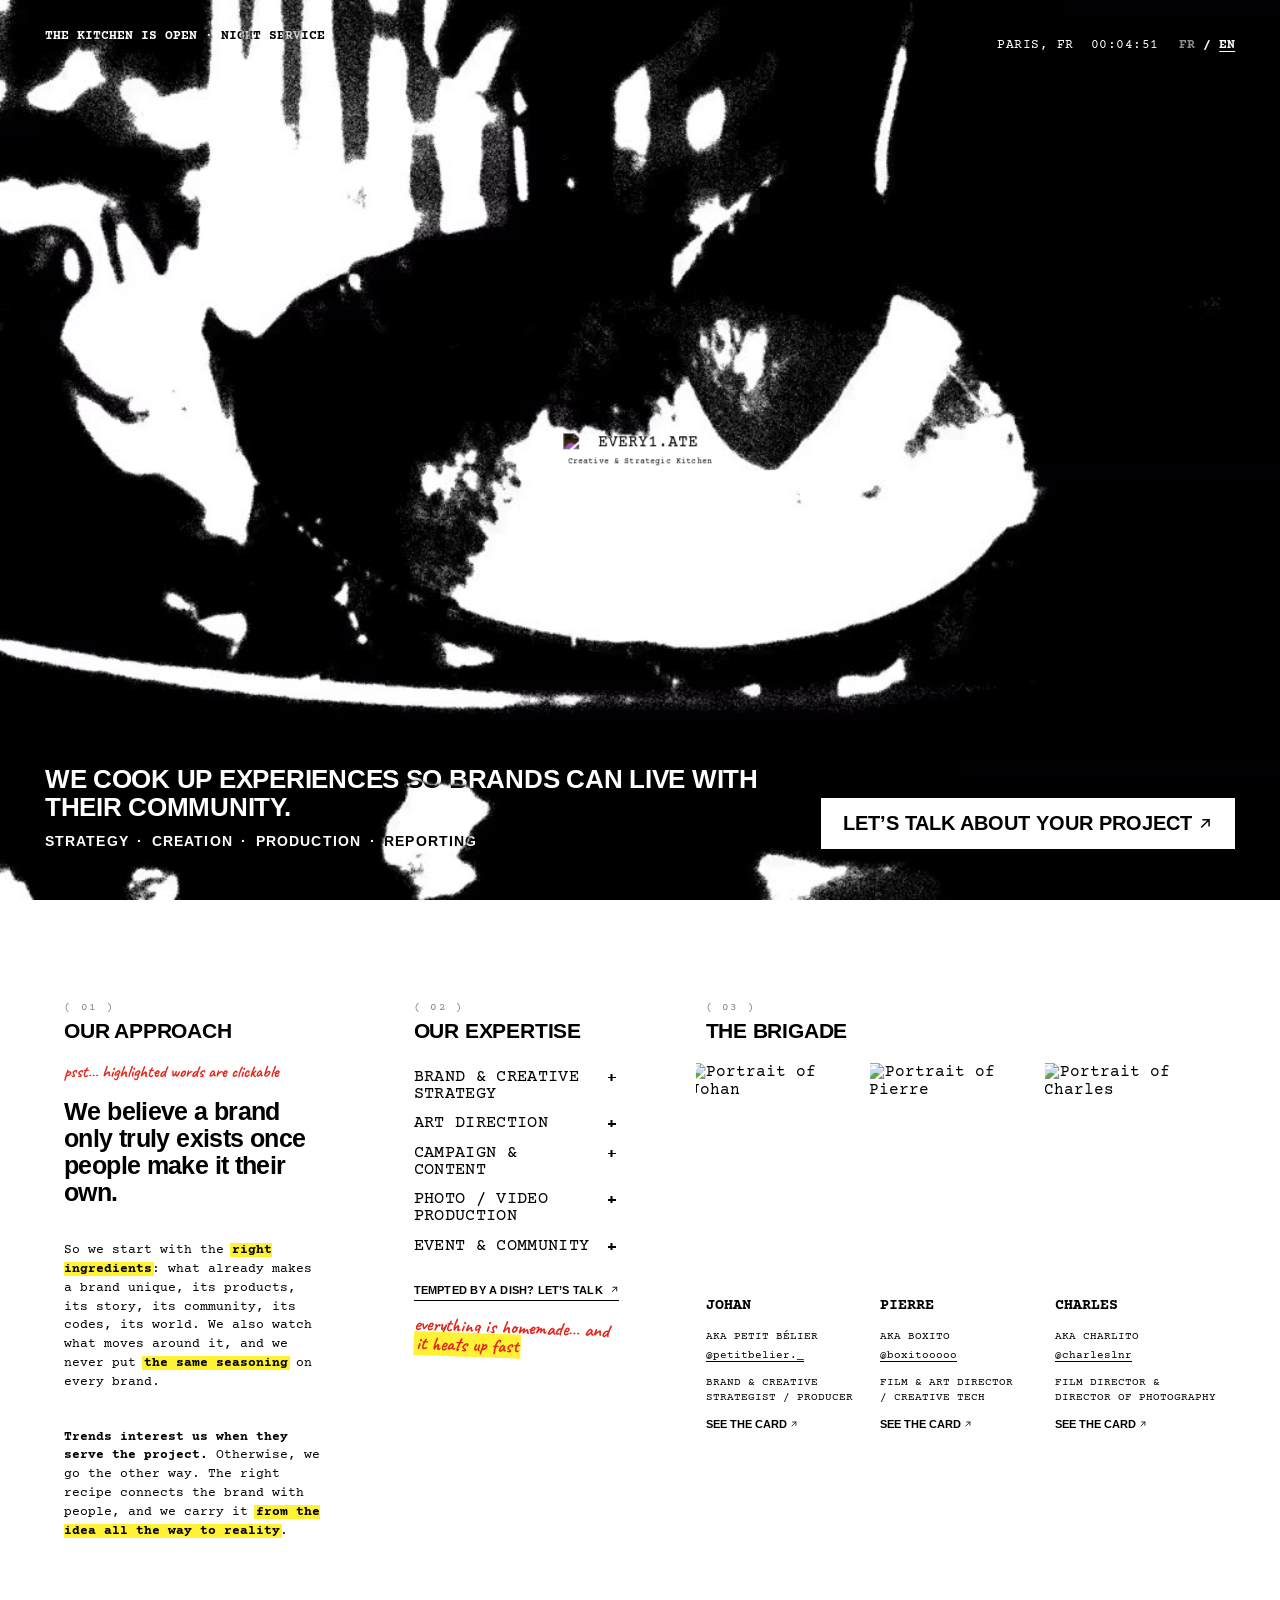
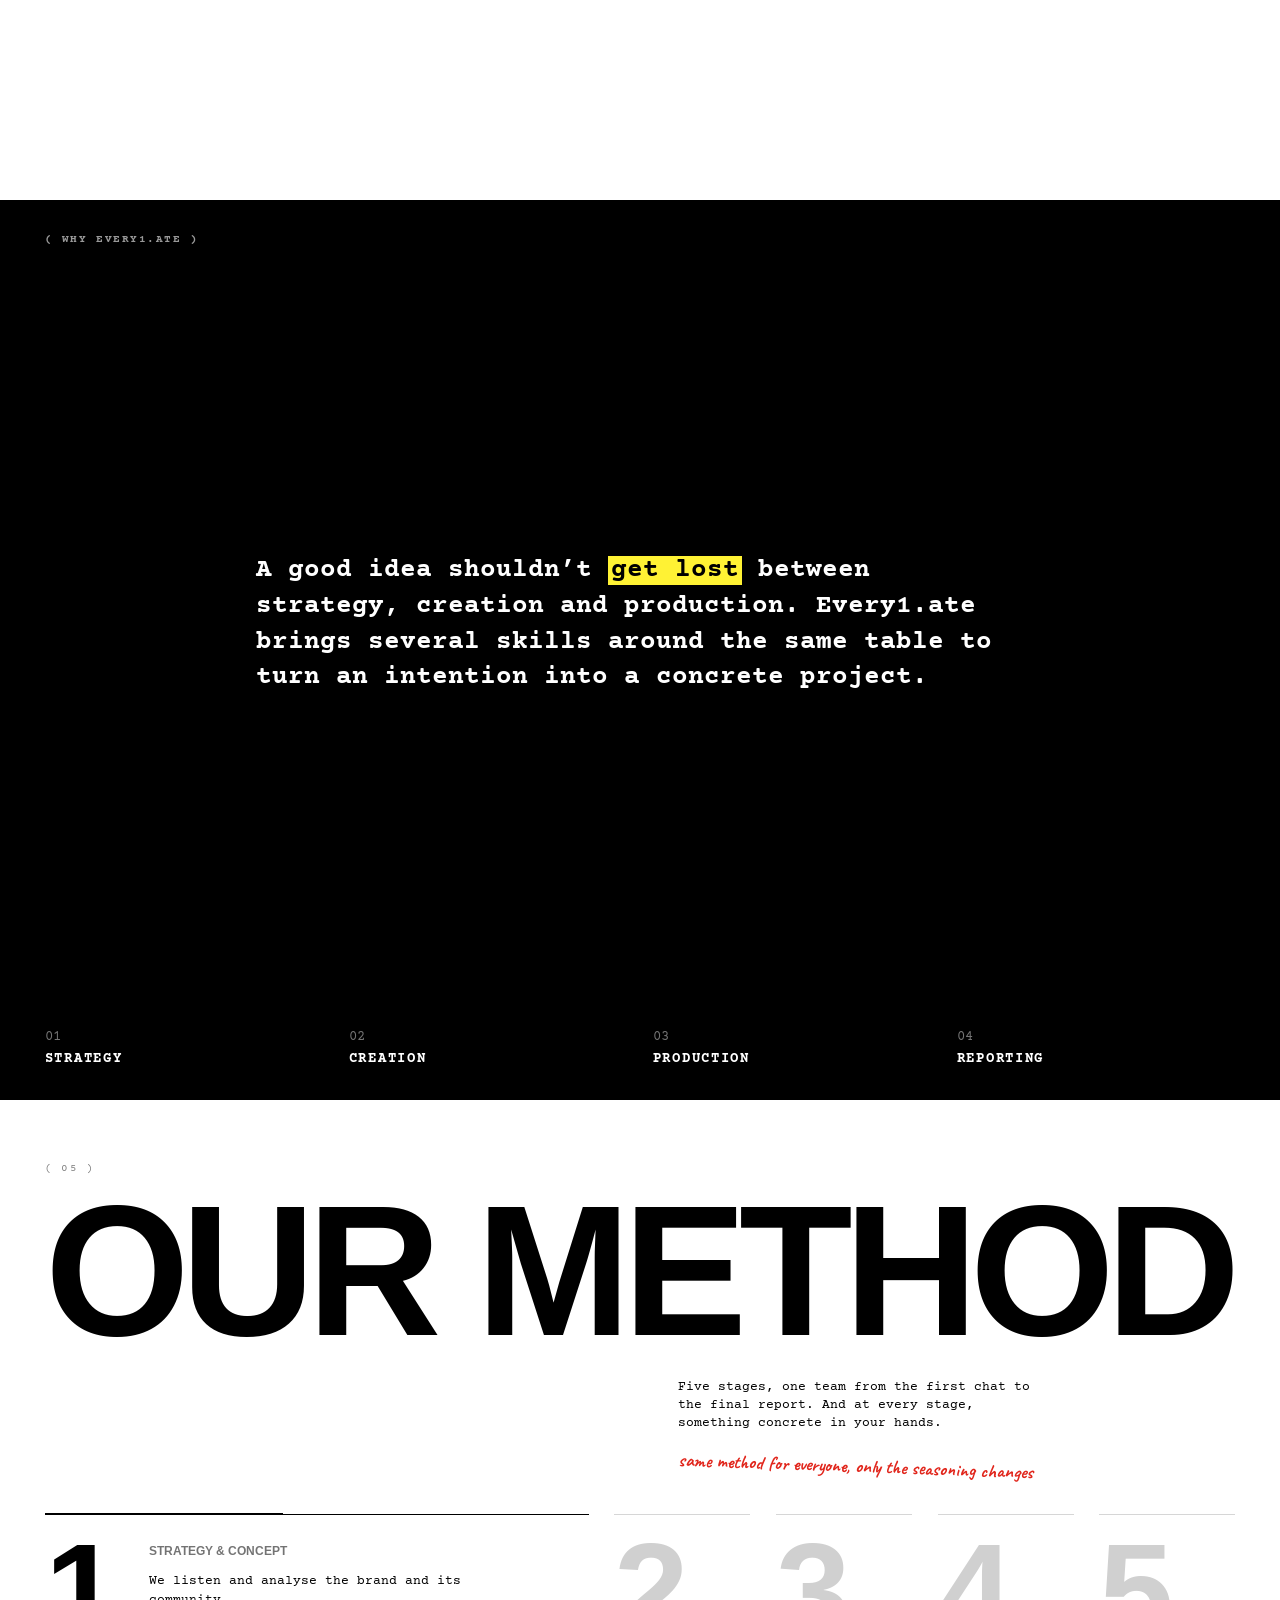
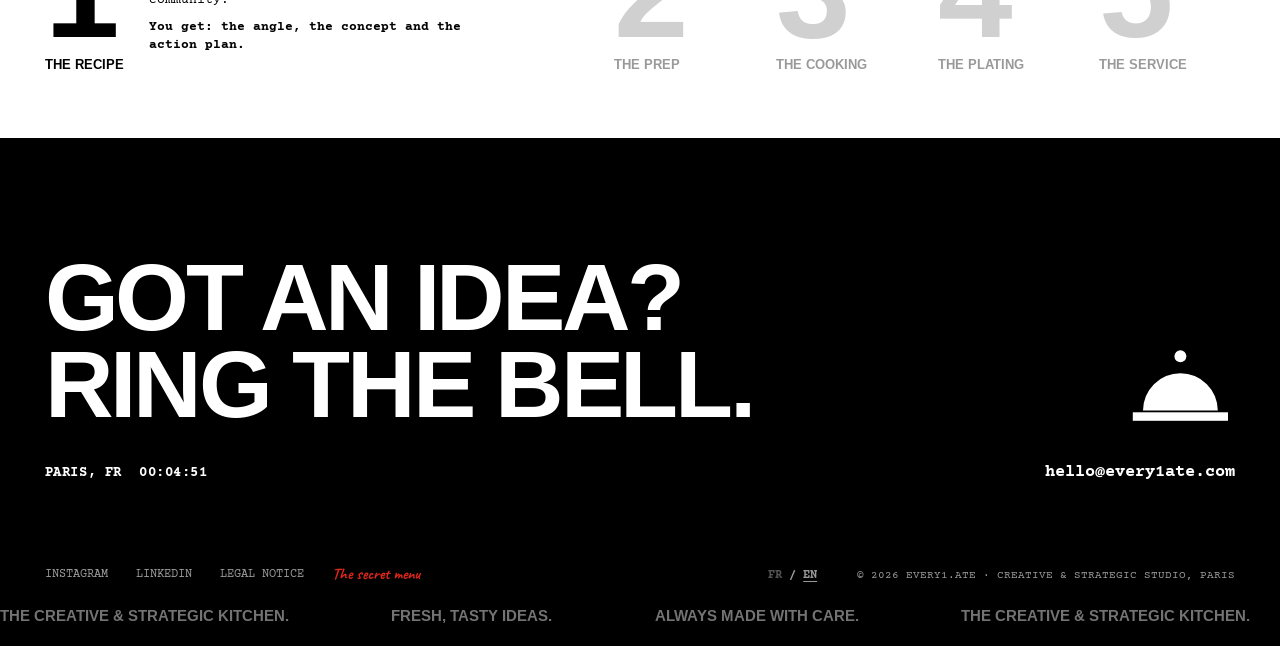
==== site/en/index.html @ a7f40f73 "Site v19 : version anglaise, correctifs mobile/desktop, passe éditoriale - Top bar « La cuisine est " ====
<!DOCTYPE html>
<html lang="en">
<head>
<meta charset="UTF-8">
<meta name="viewport" content="width=device-width, initial-scale=1.0, viewport-fit=cover">
<title>EVERY1.ATE — Creative &amp; strategic studio in Paris</title>
<meta name="description" content="EVERY1.ATE is a creative and strategic studio based in Paris: brand strategy, concepts, art direction, campaigns, social media content, photo &amp; video production and activations. Fashion, music, sport and pop culture.">
<link rel="canonical" href="https://every1ate.com/en/">
<link rel="alternate" hreflang="fr" href="https://every1ate.com/">
<link rel="alternate" hreflang="en" href="https://every1ate.com/en/">
<link rel="alternate" hreflang="x-default" href="https://every1ate.com/">
<meta name="robots" content="index, follow, max-image-preview:large">
<meta name="author" content="EVERY1.ATE">
<meta name="theme-color" content="#000000">
<link rel="icon" type="image/png" href="../assets/web/favicon-64.png">
<link rel="apple-touch-icon" href="../assets/web/icon-180.png">

<!-- Partage (LinkedIn, WhatsApp, Instagram, X…) -->
<meta property="og:type" content="website">
<meta property="og:site_name" content="EVERY1.ATE">
<meta property="og:locale" content="en_GB">
<meta property="og:locale:alternate" content="fr_FR">
<meta property="og:url" content="https://every1ate.com/en/">
<meta property="og:title" content="EVERY1.ATE — Creative &amp; strategic studio in Paris">
<meta property="og:description" content="We cook up experiences so brands can live with their community. Strategy, art direction, campaigns, production, activations.">
<meta property="og:image" content="https://every1ate.com/assets/web/og-image.jpg">
<meta property="og:image:width" content="1200">
<meta property="og:image:height" content="630">
<meta property="og:image:alt" content="EVERY1.ATE — Creative &amp; Strategic Kitchen">
<meta name="twitter:card" content="summary_large_image">
<meta name="twitter:title" content="EVERY1.ATE — Creative &amp; strategic studio in Paris">
<meta name="twitter:description" content="We cook up experiences so brands can live with their community.">
<meta name="twitter:image" content="https://every1ate.com/assets/web/og-image.jpg">

<!-- Données structurées : aident Google et les moteurs IA à comprendre qui nous sommes -->
<script type="application/ld+json">
{
  "@context": "https://schema.org",
  "@graph": [
    {
      "@type": ["Organization", "ProfessionalService"],
      "@id": "https://every1ate.com/#studio",
      "name": "EVERY1.ATE",
      "alternateName": ["Every1ate", "Every1 Ate", "Everyone Ate"],
      "legalName": "EVERY1ATE SAS",
      "slogan": "Creative & Strategic Kitchen",
      "description": "Creative and strategic studio based in Paris. EVERY1.ATE designs brand strategies, marketing concepts, art direction, advertising campaigns and social media content, produces photo and video, and creates activations and events. The studio works with brands, agencies and artists across the creative industries, with a focus on fashion, music, sport and pop culture.",
      "url": "https://every1ate.com/en/",
      "logo": "https://every1ate.com/assets/web/logo-typo-b.webp",
      "image": "https://every1ate.com/assets/web/og-image.jpg",
      "email": "hello@every1ate.com",
      "address": { "@type": "PostalAddress", "streetAddress": "38 rue des Mathurins", "postalCode": "75008", "addressLocality": "Paris", "addressCountry": "FR" },
      "areaServed": [{ "@type": "Country", "name": "France" }, { "@type": "Place", "name": "Europe" }],
      "knowsAbout": ["Brand strategy", "Creative strategy", "Marketing concepts", "Art direction", "Advertising campaign", "Social media content", "Photo production", "Video production", "Music video", "Brand activation", "Events", "Community", "Fashion", "Streetwear", "Sportswear", "Music", "Sport", "Pop culture"],
      "sameAs": ["https://www.instagram.com/every1.ate/", "https://www.linkedin.com/company/every1-ate/"],
      "founder": [
        { "@type": "Person", "name": "Johan", "alternateName": "Petit Bélier", "jobTitle": "Brand & Creative Strategist / Producer", "sameAs": "https://www.instagram.com/petitbelier._/" },
        { "@type": "Person", "name": "Pierre", "alternateName": "Boxito", "jobTitle": "Film & Art Director / Creative Tech", "sameAs": "https://www.instagram.com/boxitooooo/" },
        { "@type": "Person", "name": "Charles", "alternateName": "Charlito", "jobTitle": "Film Director & Director of Photography", "sameAs": "https://www.instagram.com/charleslnr/" }
      ],
      "hasOfferCatalog": {
        "@type": "OfferCatalog",
        "name": "Expertises",
        "itemListElement": [
          { "@type": "Offer", "itemOffered": { "@type": "Service", "name": "Brand & Creative Strategy", "description": "Positioning, brand platform and marketing concepts." } },
          { "@type": "Offer", "itemOffered": { "@type": "Service", "name": "Art Direction", "description": "Visual universe, graphic codes and production supervision for brands and artists." } },
          { "@type": "Offer", "itemOffered": { "@type": "Service", "name": "Campagne & Content", "description": "Design and production of advertising campaigns and social media content." } },
          { "@type": "Offer", "itemOffered": { "@type": "Service", "name": "Photo & video production", "description": "Pure production: crew, shoot and post-production for brands, artists and agencies." } },
          { "@type": "Offer", "itemOffered": { "@type": "Service", "name": "Event & Community", "description": "Brand activations, launches, pop-ups and community meet-ups." } }
        ]
      },
      "contactPoint": { "@type": "ContactPoint", "contactType": "new business", "email": "hello@every1ate.com", "availableLanguage": ["French", "English"] }
    },
    {
      "@type": "WebSite",
      "@id": "https://every1ate.com/#site",
      "url": "https://every1ate.com/en/",
      "name": "EVERY1.ATE",
      "inLanguage": "en",
      "publisher": { "@id": "https://every1ate.com/#studio" }
    }
  ]
}
</script>

<link rel="preconnect" href="https://fonts.googleapis.com">
<link rel="preconnect" href="https://fonts.gstatic.com" crossorigin>
<link href="https://fonts.googleapis.com/css2?family=Arimo:wght@400;700&family=Caveat:wght@500;700&family=Courier+Prime:wght@400;700&display=swap" rel="stylesheet">

<link rel="stylesheet" href="../style.css">
<script>document.documentElement.classList.add('js');</script>
</head>
<body>

<!-- Indicateur de défilement -->
<div class="scroll-progress" aria-hidden="true"></div>

<!-- =====================================================
     1. HERO
     Desktop : 1 écran fixe.
     Mobile  : section plus haute + scène "sticky" pour
               l'animation au scroll (aucun blocage).
     ===================================================== -->
<header id="hero" class="hero stack-card">
  <div class="hero-stage">

    <!-- Une seule vidéo : le navigateur choisit la bonne source au chargement -->
    <video class="hero-video" autoplay muted loop playsinline preload="auto" disablepictureinpicture disableremoteplayback poster="assets/web/hero-poster.jpg" aria-hidden="true">
      <source media="(max-width: 480px)" src="../assets/video-mobile.mp4" type="video/mp4">
      <source src="../assets/Video_WOK_web.mp4" type="video/mp4">
    </video>

    <!-- Top bar initiale -->
    <div class="hero-top">
      <p class="hero-open open-label" id="hero-open">The kitchen is open</p>
      <div class="hero-top-right">
        <p class="hero-clock" data-paris-clock>PARIS, FR 00:00:00</p>
        <p class="lang-switch"><a href="../" lang="fr" hreflang="fr" data-lang-link>FR</a><span aria-hidden="true"> / </span><a href="./" lang="en" data-lang-link aria-current="true">EN</a></p>
      </div>
    </div>

    <!-- Logo desktop -->
    <a class="hero-logo" href="#brigade-grid" data-to-brigade aria-label="EVERY1.ATE — discover our approach">
      <img src="../assets/web/logo-full-w.webp" alt="EVERY1.ATE">
      <p class="hero-tagline">Creative &amp; Strategic Kitchen</p>
    </a>

    <!-- Logo mobile (icône + typo séparées pour l'animation) -->
    <img class="m-icon" src="../assets/web/logo-icon-w.webp" alt="" aria-hidden="true">
    <a class="m-typo" href="#brigade-grid" data-to-brigade aria-label="EVERY1.ATE — discover our approach">
      <img src="../assets/web/logo-typo-w.webp" alt="EVERY1.ATE">
      <p class="hero-tagline">Creative &amp; Strategic Kitchen</p>
    </a>

    <!-- Mini-barre de transition (mobile uniquement, pas une navbar) -->
    <div class="m-bar" aria-hidden="true">
      <p class="m-bar-open open-label" data-short>Kitchen open</p>
      <p class="m-bar-clock" data-paris-clock>PARIS, FR 00:00:00</p>
    </div>

    <!-- Bas du hero -->
    <!-- Bas du hero : le texte (en négatif sur la vidéo) et le CTA, séparés -->
    <div class="hero-say">
      <h1 class="hero-statement"><span class="sr-only">EVERY1.ATE, creative and strategic studio in Paris that imagines and produces campaigns, content and experiences for brands. </span>We cook up experiences so brands can live with their community.</h1>
      <p class="hero-pillars"><span>Strategy</span><span aria-hidden="true">·</span><span>Creation</span><span aria-hidden="true">·</span><span>Production</span><span aria-hidden="true">·</span><span>Reporting</span></p>
    </div>
    <button type="button" class="hero-cta" data-open-form>Let’s talk about your project <svg class="i-arrow" viewBox="0 0 16 16" aria-hidden="true" focusable="false"><path d="M4 12L12 4M5.5 4H12v6.5" fill="none" stroke="currentColor" stroke-width="1.6" stroke-linecap="square"/></svg></button>

  </div>
</header>


<main id="main">


<!-- =====================================================
     2. APPROCHE · EXPERTISES · BRIGADE
     Desktop : 3 colonnes sur 1 écran · Mobile : 3 cartes empilées
     ===================================================== -->
<div id="details-section" class="stack-card details-wrap">

  <section id="approche" class="stack-card card-details sec" aria-labelledby="t-approche">
    <h2 class="sec-label" id="t-approche" data-reveal>Our approach</h2>
    <div class="sec-content">
      <p class="note note-left note-psst" data-reveal>psst… highlighted words are clickable</p>
      <p class="lead" data-reveal data-mark>We believe a brand only truly exists once people make it their own.</p>
      <div class="approche-cols" data-reveal data-mark>
        <p class="approche-text">So we start with the <b data-ingredients role="button" tabindex="0">right ingredients</b>: what already makes a brand unique, its products, its story, its community, its codes, its world. We also watch what moves around it, and we never put <b data-egg="saliere" role="button" tabindex="0">the same seasoning</b> on every brand.</p>
        <p class="approche-text"><strong>Trends interest us when they serve the project.</strong> Otherwise, we go the other way. The right recipe connects the brand with people, and we carry it <b data-egg="plat" role="button" tabindex="0">from the idea all the way to reality</b>.</p>
      </div>
    </div>
  </section>
  <div class="stack-hold-m" aria-hidden="true"></div>

  <section id="expertises-list" class="stack-card card-details card-xp sec" aria-labelledby="t-expertises">
    <h2 class="sec-label" id="t-expertises" data-reveal>Our expertise</h2>
    <div class="sec-content" data-reveal>
    <ul class="expertises">
      <li class="xp" data-services="Brand strategy|Creative strategy">
        <button type="button" class="xp-toggle" aria-expanded="false" aria-controls="xp-1">
          <span class="xp-title">Brand &amp; Creative Strategy</span><span class="xp-plus" aria-hidden="true"></span>
        </button>
        <div class="xp-panel" id="xp-1">
          <div class="xp-inner">
            <p class="xp-desc">Understand what makes the brand <mark>unique</mark> and turn it into a <mark>clear direction</mark>. Then come up with the <mark>concepts</mark> that bring it to life: marketing ideas, campaigns, formats, talking points.</p>
            <p class="xp-example"><span class="xp-label">For example:</span> a brand that wants to reach a new generation without losing what makes it valuable. We define what it needs to say, then create the concept that sets it up.</p>
          </div>
        </div>
      </li>
      <li class="xp" data-services="Art direction">
        <button type="button" class="xp-toggle" aria-expanded="false" aria-controls="xp-2">
          <span class="xp-title">Art Direction</span><span class="xp-plus" aria-hidden="true"></span>
        </button>
        <div class="xp-panel" id="xp-2">
          <div class="xp-inner">
            <p class="xp-desc">Turn strategy into images: <mark>a universe</mark>, codes, a few rules, and an eye on every production so everything stays <mark>consistent</mark>.</p>
            <p class="xp-example"><span class="xp-label">For example:</span> a brand launching a collection, or an artist preparing a release. We build a recognisable visual universe that holds for the whole project.</p>
          </div>
        </div>
      </li>
      <li class="xp" data-services="Advertising campaign|Content / Social media">
        <button type="button" class="xp-toggle" aria-expanded="false" aria-controls="xp-3">
          <span class="xp-title">Campaign &amp; Content</span><span class="xp-plus" aria-hidden="true"></span>
        </button>
        <div class="xp-panel" id="xp-3">
          <div class="xp-inner">
            <p class="xp-desc">Imagine, design and produce your <mark>advertising campaigns</mark> and <mark>social media content</mark>, with a format built for each channel.</p>
            <p class="xp-example"><span class="xp-label">For example:</span> a product launch. We create the campaign, produce it, then roll it out as content for every platform.</p>
          </div>
        </div>
      </li>
      <li class="xp" data-services="Photo production|Video production">
        <button type="button" class="xp-toggle" aria-expanded="false" aria-controls="xp-4">
          <span class="xp-title">Photo / Video<br>Production</span><span class="xp-plus" aria-hidden="true"></span>
        </button>
        <div class="xp-panel" id="xp-4">
          <div class="xp-inner">
            <p class="xp-desc">Already have the idea? <mark>We make it.</mark> Crew, shoot, post-production: pure production for brands, artists and agencies.</p>
            <p class="xp-example"><span class="xp-label">For example:</span> an agency that needs a crew to shoot its campaign, or an artist preparing a music video.</p>
          </div>
        </div>
      </li>
      <li class="xp" data-services="Event / Activation">
        <button type="button" class="xp-toggle" aria-expanded="false" aria-controls="xp-5">
          <span class="xp-title">Event &amp; Community</span><span class="xp-plus" aria-hidden="true"></span>
        </button>
        <div class="xp-panel" id="xp-5">
          <div class="xp-inner">
            <p class="xp-desc">Bring the brand to life <mark>IRL</mark>: activations, launches, pop-ups, meet-ups. Moments designed to be <mark>lived on site</mark> and told before, during and after.</p>
            <p class="xp-example"><span class="xp-label">For example:</span> a brand or a store that wants to turn a launch into an event. We design the moment on site, then tell it online so those who missed it want to come next time.</p>
          </div>
        </div>
      </li>
    </ul>
    <button type="button" class="xp-one-cta" data-open-form data-services="">Tempted by a dish? Let’s talk<svg class="i-arrow" viewBox="0 0 16 16" aria-hidden="true" focusable="false"><path d="M4 12L12 4M5.5 4H12v6.5" fill="none" stroke="currentColor" stroke-width="1.6" stroke-linecap="square"/></svg></button>
    <button type="button" class="note note-left note-egg" data-egg="rush">everything is homemade… and <b class="note-mark">it heats up fast</b></button>
    </div>
  </section>
  <div class="stack-hold-m" aria-hidden="true"></div>

  <!-- =====================================================
       LA BRIGADE (3e colonne sur desktop)
       ===================================================== -->
  <section id="brigade-grid" class="stack-card sec sec-brigade" aria-labelledby="t-brigade">
    <h2 class="sec-label" id="t-brigade" data-reveal>The brigade</h2>
    <div class="sec-content">
        <div class="brigade">
  
        <article class="member" id="brigade-johan" data-reveal data-stats="Market reading:96|Creative direction:95|Lead &amp; decide:95|Concepts:94|Team spirit:96">
          <a id="photo-johan" class="member-photo" href="https://www.instagram.com/petitbelier._/" target="_blank" rel="noopener noreferrer" aria-label="See Johan’s card">
            <span class="face" style="--ar:324/396;--src:url('../assets/SF%20Johan.png')">
              <img src="../assets/SF%20Johan.png" alt="Portrait of Johan" loading="lazy">
              <span class="eye" style="--x:37.0;--y:33.1;--w:12.3;--h:5.6"><span></span></span>
              <span class="eye" style="--x:77.8;--y:46.2;--w:12.3;--h:5.6"><span></span></span>
              <span class="mouth" style="--x:46.9;--y:71.5;--w:34;--h:10.1"><span></span></span>
            </span>
          </a>
          <h3 class="member-name">Johan</h3>
          <p class="member-aka">Aka Petit Bélier</p>
          <a class="member-insta" href="https://www.instagram.com/petitbelier._/" target="_blank" rel="noopener noreferrer">@petitbelier._</a>
          <p class="member-role">Brand &amp; Creative<br>Strategist / Producer</p>
          <button type="button" class="member-more" aria-expanded="false" aria-controls="fiche-johan"><span>See the card</span><svg class="i-arrow" viewBox="0 0 16 16" aria-hidden="true" focusable="false"><path d="M4 12L12 4M5.5 4H12v6.5" fill="none" stroke="currentColor" stroke-width="1.6" stroke-linecap="square"/></svg></button>
          <div class="member-fiche" id="fiche-johan">
            <dl class="fiche-inner">
              <dt>In the kitchen</dt><dd>Spots the right angles, builds the concepts, structures projects and pushes them all the way to reality.</dd>
              <dt>Personality</dt><dd>Observant, thoughtful, a little too deep in his ideas… and always looking for a better one.</dd>
              <dt>What drives me</dt><dd>Making things that mean something, with and for others.</dd>
              <dt>Favourite dish</dt><dd>Too much of a foodie to pick just one.</dd>
              <dt>Good to know</dt><dd>Probably turning a simple chat into a project.</dd>
            </dl>
          </div>
        </article>
  
        <article class="member" id="brigade-pierre" data-reveal data-stats="Art direction:96|Attention to detail:97|Graphic design:94|Method:92|Creativity:95">
          <a id="photo-pierre" class="member-photo" href="https://www.instagram.com/boxitooooo/" target="_blank" rel="noopener noreferrer" aria-label="See Pierre’s card">
            <span class="face" style="--ar:305/393;--src:url('../assets/SF%20Pierre.png')">
              <img src="../assets/SF%20Pierre.png" alt="Portrait of Pierre" loading="lazy">
              <span class="eye" style="--x:36.4;--y:48.9;--w:13.1;--h:5.6"><span></span></span>
              <span class="eye" style="--x:73.8;--y:52.9;--w:13.1;--h:5.6"><span></span></span>
              <span class="mouth" style="--x:49.5;--y:83.0;--w:32.8;--h:9.2"><span></span></span>
            </span>
          </a>
          <h3 class="member-name">Pierre</h3>
          <p class="member-aka">Aka Boxito</p>
          <a class="member-insta" href="https://www.instagram.com/boxitooooo/" target="_blank" rel="noopener noreferrer">@boxitooooo</a>
          <p class="member-role">Film &amp; Art Director<br>/ Creative Tech</p>
          <button type="button" class="member-more" aria-expanded="false" aria-controls="fiche-pierre"><span>See the card</span><svg class="i-arrow" viewBox="0 0 16 16" aria-hidden="true" focusable="false"><path d="M4 12L12 4M5.5 4H12v6.5" fill="none" stroke="currentColor" stroke-width="1.6" stroke-linecap="square"/></svg></button>
          <div class="member-fiche" id="fiche-pierre">
            <dl class="fiche-inner">
              <dt>In the kitchen</dt><dd>Sets a clear direction before execution, polishes every detail, moves step by step.</dd>
              <dt>Personality</dt><dd>Cerebral and a bit of a perfectionist… but never rigid just for show. He needs to understand before he moves.</dd>
              <dt>What drives me</dt><dd>Making ever more creative projects.</dd>
              <dt>Favourite dish</dt><dd>Pizzaaaaaa</dd>
              <dt>Good to know</dt><dd>Bronze 3 on Valorant</dd>
            </dl>
          </div>
        </article>
  
        <article class="member" id="brigade-charles" data-reveal data-stats="Directing:95|Image:93|Energy:98|Decision-making:94|Team spirit:96">
          <a id="photo-charles" class="member-photo" href="https://www.instagram.com/charleslnr/" target="_blank" rel="noopener noreferrer" aria-label="See Charles’s card">
            <span class="face" style="--ar:308/397;--src:url('../assets/SF%20Charles.png')">
              <img src="../assets/SF%20Charles.png" alt="Portrait of Charles" loading="lazy">
              <span class="eye" style="--x:28.2;--y:54.9;--w:13.0;--h:5.5"><span></span></span>
              <span class="eye" style="--x:65.9;--y:53.4;--w:13.0;--h:5.5"><span></span></span>
              <span class="mouth" style="--x:48.1;--y:88.2;--w:32.5;--h:10.1"><span></span></span>
            </span>
          </a>
          <h3 class="member-name">Charles</h3>
          <p class="member-aka">Aka Charlito</p>
          <a class="member-insta" href="https://www.instagram.com/charleslnr/" target="_blank" rel="noopener noreferrer">@charleslnr</a>
          <p class="member-role">Film Director &amp;<br>Director of Photography</p>
          <button type="button" class="member-more" aria-expanded="false" aria-controls="fiche-charles"><span>See the card</span><svg class="i-arrow" viewBox="0 0 16 16" aria-hidden="true" focusable="false"><path d="M4 12L12 4M5.5 4H12v6.5" fill="none" stroke="currentColor" stroke-width="1.6" stroke-linecap="square"/></svg></button>
          <div class="member-fiche" id="fiche-charles">
            <dl class="fiche-inner">
              <dt>In the kitchen</dt><dd>Charges onto set with a clear vision, makes quick decisions without getting lost in talk, drives the team with energy.</dd>
              <dt>Personality</dt><dd>He runs on human contact and knows how to turn the group’s energy into concrete action.</dd>
              <dt>What drives me</dt><dd>Knowing that an idea, however crazy, will come to life on screen.</dd>
              <dt>Favourite dish</dt><dd>No joke, caramel pork for life</dd>
              <dt>Good to know</dt><dd>So optimistic that for me EVERYTHING is doable if you put in what it takes.</dd>
            </dl>
          </div>
        </article>
  
      </div>
    </div>
  </section>

</div>

<!-- temps d’arrêt : la carte reste affichée avant que la méthode glisse dessus -->
<div class="stack-hold" aria-hidden="true"></div>

<!-- =====================================================
     POURQUOI EVERY1.ATE — le manifeste, après la brigade
     Fond noir, logo blanc (façon carte de visite)
     ===================================================== -->
<section id="pourquoi" class="stack-card why" aria-labelledby="t-why">
  <h2 class="why-label" id="t-why">Why Every1.ate</h2>
  <p class="why-text" data-reveal>A good idea shouldn’t <b>get lost</b> between strategy, creation and production. Every1.ate brings several skills around the same table to turn an intention into a concrete project.</p>
  <ul class="why-row">
    <li>Strategy</li>
    <li>Creation</li>
    <li>Production</li>
    <li>Reporting</li>
  </ul>
</section>


<!-- =====================================================
     3. LA MÉTHODE (2e carte, se fige le temps des 5 étapes)
     ===================================================== -->
<section id="methode" class="stack-card method" aria-labelledby="method-title">
  <div class="method-pin">
    <div class="method-head">
      <h2 class="sec-label" id="method-title">Our method</h2>
      <div class="method-intro-wrap">
        <p class="method-intro">Five stages, one team from the first chat to the final report. And at every stage, something concrete in your hands.</p>
        <p class="note note-left note-method">same method for everyone, only the seasoning changes</p>
      </div>
    </div>
    <ol class="method-steps">
    <li class="step is-active">
      <button type="button" class="step-btn" aria-expanded="true" aria-controls="step-1"><span class="step-n" aria-hidden="true">1</span><span class="step-name">The recipe</span></button>
      <div class="step-body" id="step-1">
        <p class="step-title" aria-hidden="true">The recipe</p>
        <p class="step-pro">Strategy &amp; concept</p>
        <p class="step-text">We listen and analyse the brand and its community. <b class="step-get">You get: the angle, the concept and the action plan.</b></p>
      </div>
    </li>
    <li class="step">
      <button type="button" class="step-btn" aria-expanded="false" aria-controls="step-2"><span class="step-n" aria-hidden="true">2</span><span class="step-name">The prep</span></button>
      <div class="step-body" id="step-2">
        <p class="step-title" aria-hidden="true">The prep</p>
        <p class="step-pro">Art direction &amp; design</p>
        <p class="step-text">Visual universe, casting, scouting, schedule: everything is ready before the shoot. <b class="step-get">You get: the approved art direction and the timeline.</b></p>
      </div>
    </li>
    <li class="step">
      <button type="button" class="step-btn" aria-expanded="false" aria-controls="step-3"><span class="step-n" aria-hidden="true">3</span><span class="step-name">The cooking</span></button>
      <div class="step-body" id="step-3">
        <p class="step-title" aria-hidden="true">The cooking</p>
        <p class="step-pro">Production &amp; execution</p>
        <p class="step-text">Film shoot, photo shoot, event: our own crew on the ground. <b class="step-get">You get: live follow-up, no middlemen.</b></p>
      </div>
    </li>
    <li class="step">
      <button type="button" class="step-btn" aria-expanded="false" aria-controls="step-4"><span class="step-n" aria-hidden="true">4</span><span class="step-name">The plating</span></button>
      <div class="step-body" id="step-4">
        <p class="step-title" aria-hidden="true">The plating</p>
        <p class="step-pro">Post-production &amp; adaptations</p>
        <p class="step-text">Editing, grading, graphics, motion. <b class="step-get">You get: finished content, adapted for every channel.</b></p>
      </div>
    </li>
    <li class="step">
      <button type="button" class="step-btn" aria-expanded="false" aria-controls="step-5"><span class="step-n" aria-hidden="true">5</span><span class="step-name">The service</span></button>
      <div class="step-body" id="step-5">
        <p class="step-title" aria-hidden="true">The service</p>
        <p class="step-pro">Delivery &amp; reporting</p>
        <p class="step-text">We deliver, then measure the results. <b class="step-get">You get: clear reporting on what worked and what we adjust.</b></p>
      </div>
    </li>
  </ol>
  </div>
</section>



</main>


<!-- =====================================================
     5. FOOTER — le contact d'abord, le reste en retrait
     ===================================================== -->
<footer id="footer" class="footer stack-card">

  <div class="footer-cta" id="footer-cta">
    <div class="footer-cta-row">
      <button type="button" class="footer-title" data-ring>Got an idea?<br>Ring the bell.</button>
      <div class="footer-bell-wrap">
        <p class="footer-bell-note" aria-live="polite"></p>
        <button type="button" class="footer-bell" data-ring aria-label="Ring the bell: 3 rings open the form"><svg viewBox="0 0 64 48" aria-hidden="true" focusable="false"><path d="M32 6v5M10 38a22 22 0 0 1 44 0Z" fill="currentColor"/><circle cx="32" cy="6" r="3.5" fill="currentColor"/><rect x="4" y="39" width="56" height="5" fill="currentColor"/></svg></button>
      </div>
    </div>
    <div class="footer-info">
      <p class="footer-clock" data-paris-clock>PARIS, FR 00:00:00</p>
      <div class="footer-mail">
        <a id="footer-email" href="mailto:hello@every1ate.com?subject=Contact%20%E2%80%94%20Every1.ate" data-copy="hello@every1ate.com" title="Click to copy">hello@every1ate.com</a>
      </div>
    </div>
  </div>

  <div id="footer-main" class="footer-main">
    <ul class="footer-links">
      <li><a id="footer-instagram" href="https://www.instagram.com/every1.ate/" target="_blank" rel="noopener noreferrer">Instagram</a></li>
      <li><a id="footer-linkedin" href="https://www.linkedin.com/company/every1-ate/" target="_blank" rel="noopener noreferrer">LinkedIn</a></li>
      <li><a href="legal-notice.html">Legal notice</a></li>
      <li><button type="button" class="open-carte open-carte-footer">The secret menu</button></li>
    </ul>
    <p class="lang-switch footer-lang"><a href="../" lang="fr" hreflang="fr" data-lang-link>FR</a><span aria-hidden="true"> / </span><a href="./" lang="en" data-lang-link aria-current="true">EN</a></p>
    <p id="footer-legal" class="footer-meta">© 2026 EVERY1.ATE · Creative &amp; strategic studio, Paris</p>
  </div>

  <div class="e1-marquee">
    <div class="e1-marquee-track">

      <div class="e1-marquee-group">
        <span class="e1-marquee-text">THE CREATIVE &amp; STRATEGIC KITCHEN.</span>
        <span class="e1-marquee-text">FRESH, TASTY IDEAS.</span>
        <span class="e1-marquee-text">ALWAYS MADE WITH CARE.</span>
        <span class="e1-marquee-text">THE CREATIVE &amp; STRATEGIC KITCHEN.</span>
        <span class="e1-marquee-text">NO REHEATED DISHES.</span>
        <span class="e1-marquee-text">BEST SHARED WITH THE RIGHT PEOPLE.</span>
      </div>

      <div class="e1-marquee-group" aria-hidden="true">
        <span class="e1-marquee-text">THE CREATIVE &amp; STRATEGIC KITCHEN.</span>
        <span class="e1-marquee-text">FRESH, TASTY IDEAS.</span>
        <span class="e1-marquee-text">ALWAYS MADE WITH CARE.</span>
        <span class="e1-marquee-text">THE CREATIVE &amp; STRATEGIC KITCHEN.</span>
        <span class="e1-marquee-text">NO REHEATED DISHES.</span>
        <span class="e1-marquee-text">BEST SHARED WITH THE RIGHT PEOPLE.</span>
      </div>

    </div>
  </div>

</footer>


<!-- CTA flottant : apparaît après le hero, disparaît au footer -->
<button type="button" class="float-cta" data-open-form aria-hidden="true" tabindex="-1"><span class="fc-long">Let’s talk about your project</span><span class="fc-short">Project?</span><svg class="i-arrow" viewBox="0 0 16 16" aria-hidden="true" focusable="false"><path d="M4 12L12 4M5.5 4H12v6.5" fill="none" stroke="currentColor" stroke-width="1.6" stroke-linecap="square"/></svg></button>

<!-- Petites notifications (copie de l'email, easter eggs) -->
<div class="toast" role="status" aria-live="polite"></div>

<!-- Fiche joueur d'un chef (façon carte FIFA : points forts uniquement) -->
<div class="chef" role="dialog" aria-modal="true" aria-labelledby="chef-name" aria-hidden="true">
  <div class="chef-backdrop"></div>
  <div class="chef-bubble">
    <button type="button" class="chef-arrow chef-prev" aria-label="Previous chef"><svg viewBox="0 0 16 16" aria-hidden="true" focusable="false"><path d="M13 8H3M7 4 3 8l4 4" fill="none" stroke="currentColor" stroke-width="1.6" stroke-linecap="square"/></svg></button>
    <button type="button" class="chef-arrow chef-next" aria-label="Next chef"><svg viewBox="0 0 16 16" aria-hidden="true" focusable="false"><path d="M3 8h10M9 4l4 4-4 4" fill="none" stroke="currentColor" stroke-width="1.6" stroke-linecap="square"/></svg></button>

    <div class="chef-top">
      <div class="chef-tabs"><button type="button" class="chef-tab" data-i="0" aria-label="Johan’s card"><img src="../assets/SF%20Johan.png" alt=""></button><button type="button" class="chef-tab" data-i="1" aria-label="Pierre’s card"><img src="../assets/SF%20Pierre.png" alt=""></button><button type="button" class="chef-tab" data-i="2" aria-label="Charles’s card"><img src="../assets/SF%20Charles.png" alt=""></button></div>
      <p class="chef-kicker">Chef <span class="chef-index">1 / 3</span></p>
      <button type="button" class="chef-close" aria-label="Close the card">×</button>
    </div>

    <div class="chef-layout">
      <div class="chef-visual">
        <div class="chef-figure">
          <img class="chef-portrait" src="" alt="">
          <div class="chef-body"></div>
        </div>
      </div>
      <div class="chef-info">
        <div class="chef-id">
          <div class="chef-id-text">
            <h3 id="chef-name" class="chef-name chef-first"></h3>
            <p class="chef-aka-line">
              <a class="chef-link chef-aka" href="#" target="_blank" rel="noopener noreferrer"></a>
              <a class="chef-link chef-handle" href="#" target="_blank" rel="noopener noreferrer"></a>
            </p>
            <p class="chef-role"></p>
          </div>
        </div>
        <p class="chef-stats-title">In the method</p>
        <ol class="chef-cycle" aria-label="The steps of a project">
          <li data-k="0"><b>The recipe</b><span>Strategy &amp; concept</span></li>
          <li data-k="0,1,2"><b>The prep</b><span>AD &amp; design</span></li>
          <li data-k="0,1,2"><b>The cooking</b><span>Production &amp; execution</span></li>
          <li data-k="1,2"><b>The plating</b><span>Post-prod &amp; adaptations</span></li>
          <li data-k="0,2"><b>The service</b><span>Delivery &amp; reporting</span></li>
        </ol>
        <p class="chef-stats-title">Ingredients</p>
        <ul class="chef-stat-list"></ul>
        <dl class="chef-fiche"></dl>
      </div>
    </div>
  </div>
</div>

<!-- La carte secrète : tous les easter eggs, accessibles en un clic -->
<div class="carte" role="dialog" aria-modal="false" aria-labelledby="carte-title" aria-hidden="true">
  <div class="carte-head">
    <p id="carte-title" class="carte-title">The secret menu</p>
    <p class="carte-count"><span class="carte-found">0</span> / <span class="carte-total">4</span> tasted</p>
    <button type="button" class="carte-close" aria-label="Close the menu">×</button>
  </div>
  <div class="carte-body">
    <button type="button" class="carte-item" data-run="rush"><span>Kitchen rush</span></button>
    <button type="button" class="carte-item" data-run="plat"><span>Dish of the day</span></button>
    <button type="button" class="carte-item" data-run="saliere"><span>The salt shaker</span></button>
    <button type="button" class="carte-item" data-run="cloche"><span>The service bell</span></button>
  </div>
  <p class="carte-hint">Hint: highlighted words, some pen notes and the footer do the same thing.</p>
</div>

<!-- Easter egg : coup de feu (bandeau) -->
<div class="rush-banner" aria-hidden="true"><div class="rush-track"><span>Rush hour! Fire it up! Service! </span><span>Rush hour! Fire it up! Service! </span><span>Rush hour! Fire it up! Service! </span><span>Rush hour! Fire it up! Service! </span></div></div>

<!-- Coup de feu : 2e bandeau (marque, diagonale opposée) -->
<div class="rush-banner rush-banner-2" aria-hidden="true"><div class="rush-track rush-track-2"><span><img src="../assets/web/logo-typo-b.webp" alt=""></span><span><img src="../assets/web/logo-typo-b.webp" alt=""></span><span><img src="../assets/web/logo-typo-b.webp" alt=""></span><span><img src="../assets/web/logo-typo-b.webp" alt=""></span><span><img src="../assets/web/logo-typo-b.webp" alt=""></span><span><img src="../assets/web/logo-typo-b.webp" alt=""></span></div></div>

<!-- Coup de feu : la brigade en cuisine, façon Game & Watch -->
<div class="rush-crew" aria-hidden="true">
  <div class="crew-stage">
      <div class="crew-fig crew-johan">
        <img class="crew-head" src="../assets/SF%20Johan.png" alt="">
        <svg class="crew-body" viewBox="0 0 130 160" aria-hidden="true" focusable="false"><g class="leg leg-l"><line x1="60" y1="112" x2="46" y2="150"/></g><g class="leg leg-r"><line x1="60" y1="112" x2="74" y2="150"/></g><line x1="60" y1="66" x2="60" y2="112"/><g class="arm arm-l"><polyline points="60,78 38,96 30,88"/></g><g class="arm arm-r tool-pan"><polyline points="60,78 88,90 104,90"/><ellipse cx="114" cy="90" rx="12" ry="4" class="fill"/><ellipse cx="114" cy="80" rx="7" ry="3" class="fill food"/></g></svg>
      </div>
      <div class="crew-fig crew-pierre">
        <img class="crew-head" src="../assets/SF%20Pierre.png" alt="">
        <svg class="crew-body" viewBox="0 0 130 160" aria-hidden="true" focusable="false"><g class="leg leg-l"><line x1="60" y1="112" x2="46" y2="150"/></g><g class="leg leg-r"><line x1="60" y1="112" x2="74" y2="150"/></g><line x1="60" y1="66" x2="60" y2="112"/><line x1="78" y1="120" x2="118" y2="120" class="thick"/><g class="arm arm-l"><polyline points="60,78 40,100 50,112"/></g><g class="arm arm-r tool-knife"><polyline points="60,78 86,100"/><rect x="86" y="98" width="20" height="5" class="fill"/></g></svg>
      </div>
      <div class="crew-fig crew-charles">
        <img class="crew-head" src="../assets/SF%20Charles.png" alt="">
        <svg class="crew-body" viewBox="0 0 130 160" aria-hidden="true" focusable="false"><g class="leg leg-l"><line x1="60" y1="112" x2="46" y2="150"/></g><g class="leg leg-r"><line x1="60" y1="112" x2="74" y2="150"/></g><line x1="60" y1="66" x2="60" y2="112"/><rect x="82" y="104" width="32" height="20" class="fill"/><line x1="78" y1="104" x2="118" y2="104" class="thick"/><g class="steam"><path d="M90 96c-4-5 4-8 0-13M100 96c-4-5 4-8 0-13M110 96c-4-5 4-8 0-13"/></g><g class="arm arm-l"><polyline points="60,78 38,92 34,104"/></g><g class="arm arm-r tool-spoon"><polyline points="60,78 94,96 98,112"/></g></svg>
      </div>
  </div>
</div>

<!-- Easter egg : la salière -->
<div class="salt" aria-hidden="true">
  <p class="salt-hint">Your call on the dose: <span class="salt-hint-action">click to season</span></p>
  <div class="salt-shaker"><svg viewBox="0 0 40 56" aria-hidden="true" focusable="false"><path d="M8 20h24l-3 34H11Z" fill="#fff" stroke="#000" stroke-width="2.5"/><path d="M6 20c0-9 6-16 14-16s14 7 14 16Z" fill="#000"/><circle cx="16" cy="12" r="1.6" fill="#fff"/><circle cx="24" cy="12" r="1.6" fill="#fff"/><circle cx="20" cy="8" r="1.6" fill="#fff"/></svg></div>
</div>

<!-- Easter egg : le plat du jour (ticket de cuisine) -->
<aside class="ticket" aria-hidden="true">
  <div class="ticket-head">
    <span>EVERY1.ATE</span>
    <span class="ticket-no">ORDER NO. 000</span>
  </div>
  <p class="ticket-meta">Table: you · <span data-paris-clock>PARIS, FR 00:00:00</span></p>
  <p class="ticket-kicker">Dish of the day</p>
  <p class="ticket-dish">An idea that works.</p>
  <dl class="ticket-lines">
    <dt>Ingredients</dt><dd>your brand, our brigade, a good dose of nerve</dd>
    <dt>Cooking time</dt><dd>reply within 48 to 72&nbsp;h</dd>
    <dt>Side</dt><dd>from the idea all the way to reality</dd>
  </dl>
  <div class="ticket-actions">
    <button type="button" class="ticket-order" data-open-form>Order<svg class="i-arrow" viewBox="0 0 16 16" aria-hidden="true" focusable="false"><path d="M4 12L12 4M5.5 4H12v6.5" fill="none" stroke="currentColor" stroke-width="1.6" stroke-linecap="square"/></svg></button>
    <button type="button" class="ticket-close" aria-label="Close the ticket">×</button>
  </div>
</aside>


<!-- =====================================================
     FORMULAIRE "PARLONS PROJET"
     ===================================================== -->
<div id="e1-project-overlay" aria-hidden="true">

  <div class="e1-project-backdrop"></div>

  <div id="e1-project-panel" class="e1-project-panel" role="dialog" aria-modal="true" aria-labelledby="e1-form-title">

    <div class="e1-form-top">
      <div class="e1-form-kicker">Kitchen prep</div>
      <button class="e1-form-close" id="e1-form-close" type="button">CLOSE ×</button>
    </div>

    <h2 id="e1-form-title" class="e1-form-title">LET’S<br>TALK.</h2>

    <p class="e1-form-intro">A brief, an idea or simply the wish to work together: just give us something to start with. Reply within 48 to 72&nbsp;h.</p>
    <p class="e1-form-alt">No project yet? <a href="mailto:hello@every1ate.com?subject=Portfolio%20request%20%E2%80%94%20Every1.ate">Ask for our portfolio</a></p>

    <form id="e1-project-form" action="https://formspree.io/f/mjyvnlvd" method="POST">

      <input type="hidden" name="subject" value="New project request (EN) — Every1.ate">
      <input type="hidden" name="variante" id="e1-variante" value="desktop">


      <div class="e1-form-grid">

        <div class="e1-field">
          <label for="e1-name">Full name *</label>
          <input id="e1-name" name="name" type="text" autocomplete="name" required data-error="Required">
        </div>

        <div class="e1-field">
          <label for="e1-email">Email *</label>
          <input id="e1-email" name="email" type="email" autocomplete="email" required data-error="Invalid email address">
        </div>

        <div class="e1-field">
          <label for="e1-company">Brand / Agency</label>
          <input id="e1-company" name="company" type="text" autocomplete="organization">
        </div>

        <div class="e1-field">
          <label for="e1-budget">Budget / Quote *</label>
          <div class="e1-select">
            <select id="e1-budget" name="budget" required data-error="Pick an option">
              <option value="" disabled selected>Select</option>
              <option value="3K€ — 5K€">3K€ — 5K€</option>
              <option value="5K€ — 10K€">5K€ — 10K€</option>
              <option value="10K€ — 20K€">10K€ — 20K€</option>
              <option value="20K€ — 40K€">20K€ — 40K€</option>
              <option value="40K€ +">40K€ +</option>
              <option value="Quote request">Quote request</option>
            </select>
          </div>
        </div>

        <div class="e1-field e1-full">
          <div class="e1-services-header">
            <span class="e1-services-label" id="e1-stage-label">Where are you at?</span>
            <span class="e1-services-help">One choice</span>
          </div>
          <div class="e1-services e1-stage" role="radiogroup" aria-labelledby="e1-stage-label">
            <label class="e1-service"><input type="radio" name="avancement" value="An idea"><span>An idea</span></label>
            <label class="e1-service"><input type="radio" name="avancement" value="A brief in progress"><span>A brief in progress</span></label>
            <label class="e1-service"><input type="radio" name="avancement" value="A defined project"><span>A defined project</span></label>
            <label class="e1-service"><input type="radio" name="avancement" value="A production to launch"><span>A production to launch</span></label>
            <label class="e1-service e1-urgent"><input type="radio" name="avancement" value="Urgent"><span>Urgent</span></label>
          </div>
        </div>

        <div class="e1-field e1-full">
          <div class="e1-services-header">
            <span class="e1-services-label">What do you need? *</span>
            <span class="e1-services-help">Several choices possible</span>
          </div>

          <div class="e1-services">
            <label class="e1-service"><input type="checkbox" name="services" value="Brand strategy"><span>Brand strategy</span></label>
            <label class="e1-service"><input type="checkbox" name="services" value="Creative strategy"><span>Creative strategy</span></label>
            <label class="e1-service"><input type="checkbox" name="services" value="Art direction"><span>Art direction</span></label>
            <label class="e1-service"><input type="checkbox" name="services" value="Advertising campaign"><span>Advertising campaign</span></label>
            <label class="e1-service"><input type="checkbox" name="services" value="Content / Social media"><span>Content / Social media</span></label>
            <label class="e1-service"><input type="checkbox" name="services" value="Photo production"><span>Photo production</span></label>
            <label class="e1-service"><input type="checkbox" name="services" value="Video production"><span>Video production</span></label>
            <label class="e1-service"><input type="checkbox" name="services" value="Event / Activation"><span>Event / Activation</span></label>
            <label class="e1-service"><input type="checkbox" name="services" value="Not sure yet"><span>Not sure yet</span></label>
            <label class="e1-service"><input type="checkbox" name="services" value="Other"><span>Other</span></label>
          </div>

          <div id="e1-services-error">Select at least one option.</div>
        </div>

        <div class="e1-field e1-full">
          <label for="e1-ingredients">Your brand’s right ingredients <span class="e1-opt">— optional</span></label>
          <textarea id="e1-ingredients" name="bons_ingredients" class="e1-textarea-sm" placeholder="What makes it unique: products, story, community, codes…"></textarea>
        </div>

        <div class="e1-field e1-full">
          <label for="e1-message">Tell us about the project *</label>
          <textarea id="e1-message" name="message" required data-error="A few words will do"></textarea>
        </div>

      </div>

      <button id="e1-submit" type="submit"><span class="e1-submit-label">Send</span><svg class="i-arrow" viewBox="0 0 16 16" aria-hidden="true" focusable="false"><path d="M4 12L12 4M5.5 4H12v6.5" fill="none" stroke="currentColor" stroke-width="1.6" stroke-linecap="square"/></svg></button>

      <div id="e1-form-error">Oops — that didn’t go through. Try again in a moment.</div>

      <div class="e1-form-privacy">Your details are only used to handle and reply to your request.</div>

    </form>

    <div id="e1-success" class="e1-success">
      <div class="e1-success-top">
        <button id="e1-success-close" class="e1-form-close" type="button">CLOSE ×</button>
      </div>
      <div class="e1-success-content">
        <h3 class="e1-success-thanks">THANK YOU.</h3>
        <div class="e1-success-title">YOUR REQUEST IS<br>IN GOOD HANDS.</div>
        <p class="e1-success-copy">We’ll take a proper look and get back to you by email to talk it through.</p>
        <div class="e1-success-delay">Usually within 48 to 72h.</div>
      </div>
    </div>

  </div>
</div>

<script src="../script.js" defer></script>
</body>
</html>
---- site/style.css ----
/* =========================================================
   EVERY1.ATE — STYLE
   Desktop = référence (> 480px)
   Mobile  = composition dédiée (<= 480px)
   ---------------------------------------------------------
   0. Base
   1. Hero
   2. Notre approche
   3. Transition EVERY1.ATE
   4. Footer + Marquee
   5. Formulaire
   6. Tablette (481px – 900px)
   7. Mobile (<= 480px)
   ========================================================= */


/* =========================================================
   0. BASE
   ========================================================= */

:root {
  --black: #000;
  --white: #fff;
  --cream: #f2f0ea;

  --font-title: "Arimo", Arial, Helvetica, sans-serif;
  --font-text: "Courier Prime", "Courier New", Courier, monospace;

  --gutter: clamp(20px, 3.5vw, 56px);
  --ease: cubic-bezier(.22, 1, .36, 1);

  /* Durées d'animation : courtes, pour guider sans ralentir */
  --t-fast: 200ms;
  --t-base: 300ms;

  /* Accents : fluo = action / attention · rouge = stylo */
  --fluo: #fff234;

  /* Texture papier (grain + légèrement froissé), générée en SVG : aucun fichier image */
  --paper: url("data:image/svg+xml,%3Csvg%20xmlns%3D'http%3A%2F%2Fwww.w3.org%2F2000%2Fsvg'%20width%3D'700'%20height%3D'700'%3E%3Cfilter%20id%3D'c'%20x%3D'0'%20y%3D'0'%20width%3D'100%25'%20height%3D'100%25'%20color-interpolation-filters%3D'sRGB'%3E%3CfeTurbulence%20type%3D'fractalNoise'%20baseFrequency%3D'.006'%20numOctaves%3D'5'%20seed%3D'11'%20stitchTiles%3D'stitch'%20result%3D't'%2F%3E%3CfeDiffuseLighting%20in%3D't'%20lighting-color%3D'%23fff'%20surfaceScale%3D'60'%3E%3CfeDistantLight%20azimuth%3D'225'%20elevation%3D'55'%2F%3E%3C%2FfeDiffuseLighting%3E%3CfeComponentTransfer%3E%3CfeFuncR%20type%3D'linear'%20slope%3D'0.1'%20intercept%3D'0.89'%2F%3E%3CfeFuncG%20type%3D'linear'%20slope%3D'0.1'%20intercept%3D'0.89'%2F%3E%3CfeFuncB%20type%3D'linear'%20slope%3D'0.1'%20intercept%3D'0.878'%2F%3E%3C%2FfeComponentTransfer%3E%3C%2Ffilter%3E%3Cfilter%20id%3D'g'%20x%3D'0'%20y%3D'0'%20width%3D'100%25'%20height%3D'100%25'%20color-interpolation-filters%3D'sRGB'%3E%3CfeTurbulence%20type%3D'fractalNoise'%20baseFrequency%3D'.8'%20numOctaves%3D'2'%20seed%3D'3'%20stitchTiles%3D'stitch'%2F%3E%3CfeColorMatrix%20values%3D'0%200%200%200%200%20%200%200%200%200%200%20%200%200%200%200%200%20%20-1%200%200%200%20.6'%2F%3E%3C%2Ffilter%3E%3Crect%20width%3D'700'%20height%3D'700'%20filter%3D'url(%23c)'%2F%3E%3Crect%20width%3D'700'%20height%3D'700'%20filter%3D'url(%23g)'%20opacity%3D'0.14'%2F%3E%3C%2Fsvg%3E") 0 0 / 700px 700px;
  --paper-color: #f4f3ef;
  --pen: #e1261c;
  --mark: var(--fluo);
  --font-hand: "Caveat", "Comic Sans MS", cursive;
}

*,
*::before,
*::after {
  box-sizing: border-box;
}

html {
  -webkit-text-size-adjust: 100%;
  text-size-adjust: 100%;
}

body {
  margin: 0;
  background: var(--white);
  color: var(--black);
  font-family: var(--font-text);
  -webkit-font-smoothing: antialiased;
  /* "clip" coupe le débordement horizontal SANS casser position: sticky */
  overflow-x: clip;
}

img,
video {
  display: block;
  max-width: 100%;
}

h1, h2, h3, p, ul {
  margin: 0;
  padding: 0;
  font-weight: inherit;
  font-size: inherit;
}

ul {
  list-style: none;
}

a {
  color: inherit;
  text-decoration: none;
}

button {
  font: inherit;
  color: inherit;
  background: none;
  border: 0;
  padding: 0;
  cursor: pointer;
}

:focus-visible {
  outline: 1px solid currentColor;
  outline-offset: 4px;
}

/* Texte lu par Google et les lecteurs d'écran, invisible à l'œil */
.sr-only {
  position: absolute;
  width: 1px;
  height: 1px;
  margin: -1px;
  padding: 0;
  overflow: hidden;
  clip: rect(0 0 0 0);
  white-space: nowrap;
  border: 0;
}

body.e1-form-open {
  overflow: hidden;
}

/* Flèche vectorielle (remplace le caractère ↗, affiché en emoji sur iPhone) */
.i-arrow {
  display: inline-block;
  width: .72em;
  height: .72em;
  margin-left: .28em;
  vertical-align: .02em;
  transition: transform var(--t-fast) var(--ease);
}

/* --- Indicateur de défilement --- */
.scroll-progress {
  position: fixed;
  top: 0;
  left: 0;
  z-index: 900;
  width: 100%;
  height: 3px;
  background: #fff234;
  mix-blend-mode: normal;
  transform: scaleX(0);
  transform-origin: 0 50%;
  pointer-events: none;
}

/* --- Apparition au scroll (une seule fois, discrète) --- */
@media (prefers-reduced-motion: no-preference) {
  .js [data-reveal] {
    opacity: 0;
    transform: translateY(14px);
    transition: opacity var(--t-base) ease, transform var(--t-base) var(--ease);
  }
  .js [data-reveal].is-in {
    opacity: 1;
    transform: none;
  }
}


/* =========================================================
   1. HERO
   ========================================================= */

.hero {
  position: relative;
  height: 100vh;
  height: 100svh;
  background: var(--black);
  color: var(--white);
}

.hero-stage {
  position: sticky;
  top: 0;
  height: 100vh;
  height: 100svh;
  overflow: hidden;
}

.hero-video::-webkit-media-controls,
.hero-video::-webkit-media-controls-start-playback-button,
.hero-video::-webkit-media-controls-overlay-play-button {
  display: none !important;
  -webkit-appearance: none;
}

.hero-video {
  position: absolute;
  inset: 0;
  width: 100%;
  height: 100%;
  object-fit: cover;
  pointer-events: none;
}

/* --- Effet négatif ---
   Logos, textes et CTA s'inversent selon la vidéo derrière eux.
   Appliqué aux CONTENEURS : un enfant d'un bloc avec z-index
   serait isolé de la vidéo et l'effet ne fonctionnerait pas. */

.hero-top,
.hero-logo,
.hero-say,
.m-icon,
.m-typo {
  mix-blend-mode: difference;
}

/* --- Top bar --- */

.hero-top {
  position: absolute;
  top: 0;
  left: 0;
  right: 0;
  z-index: 3;
  display: flex;
  justify-content: space-between;
  align-items: flex-start;
  padding: clamp(18px, 2.2vw, 36px) var(--gutter) 0;
  font-family: var(--font-text);
  font-size: clamp(12px, 1vw, 16px);
  line-height: 1.3;
  text-transform: uppercase;
}

.hero-open {
  font-weight: 700;
  white-space: nowrap;
}

.hero-clock {
  padding-top: .7em;
  letter-spacing: .04em;
  white-space: pre;
}

/* --- Logo desktop --- */

.hero-logo {
  display: block;
  position: absolute;
  top: 50%;
  left: 50%;
  z-index: 2;
  width: clamp(150px, 12vw, 230px);
  transform: translate(-50%, -50%);
  text-align: center;
}

.hero-logo img {
  width: 100%;
  height: auto;
}

.hero-tagline {
  margin-top: .8em;
  font-family: var(--font-text);
  font-size: clamp(8px, .62vw, 11px);
  letter-spacing: .02em;
  white-space: nowrap;
}

/* --- Éléments mobiles : cachés sur desktop --- */

.m-icon,
.m-typo,
.m-bar {
  display: none;
}

/* --- Bas du hero --- */

/* Texte (en négatif sur la vidéo) et CTA : deux blocs indépendants,
   sans conteneur commun, pour que l'effet négatif marche partout */
.hero-say {
  position: absolute;
  left: var(--gutter);
  bottom: clamp(50px, 4vw, 70px);
  max-width: 56vw;
}

.hero-kicker {
  margin-bottom: 14px;
  font-family: var(--font-text);
  font-size: clamp(11px, .9vw, 14px);
  font-weight: 700;
  text-transform: uppercase;
}

.hero-statement {
  font-family: var(--font-title);
  font-size: clamp(20px, 2.05vw, 34px);
  font-weight: 700;
  line-height: 1.08;
  letter-spacing: -.01em;
  text-transform: uppercase;
}

/* CTA principal : bouton blanc, texte noir gras, aucun arrondi.
   Survol : il passe en négatif (fond transparent, contour et texte blancs).
   Au scroll, il se détache et devient le CTA flottant (voir JS). */
.hero-cta {
  position: absolute;
  right: var(--gutter);
  bottom: clamp(50px, 4vw, 70px);
  display: inline-flex;
  align-items: center;
  padding: .55em .8em .5em;
  border: 1px solid var(--white);
  border-radius: 0;
  background: var(--white);
  color: var(--black);
  font-family: var(--font-title);
  font-size: clamp(17px, 1.6vw, 26px);
  font-weight: 700;
  line-height: 1;
  text-transform: uppercase;
  white-space: nowrap;
}

.hero-cta:hover {
  background: transparent;
  color: var(--white);
}

/* Le bouton du hero s'efface quand sa version flottante prend le relais */
.hero-cta.is-detached {
  visibility: hidden;
}

.hero-cta:hover .i-arrow,
#e1-submit:hover .i-arrow {
  transform: translate(2px, -2px);
}

/* Retour visuel à l'appui (mobile compris) */
.hero-cta:active,
#e1-submit:active,
.e1-service:active span {
  transform: scale(.97);
}

.hero-cta,
#e1-submit {
  transition: background var(--t-fast) ease, color var(--t-fast) ease,
              transform 120ms ease, opacity var(--t-fast) ease;
}


/* =========================================================
   2. NOTRE APPROCHE
   ========================================================= */

.details {
  display: grid;
  grid-template-columns: minmax(0, 27fr) minmax(0, 21fr) minmax(0, 53fr);
  column-gap: clamp(40px, 6.3vw, 110px);
  padding: clamp(50px, 3.6vw, 64px) var(--gutter) clamp(70px, 6vw, 110px);
}

.col-title {
  margin-bottom: 1.1em;
  font-family: var(--font-title);
  font-size: clamp(19px, 1.65vw, 28px);
  font-weight: 700;
  line-height: 1;
  letter-spacing: -.01em;
  text-transform: uppercase;
}

.approche-text {
  font-size: clamp(13px, 1.02vw, 17px);
  line-height: 1.28;
}

.approche-text + .approche-text,
.note + .approche-text {
  margin-top: 1.28em;
}

/* --- Stylo rouge : entourer / souligner (tracé qui se dessine) --- */
.pen {
  position: relative;
  white-space: nowrap;
}

.pen-svg {
  position: absolute;
  left: -.35em;
  right: -.35em;
  top: -.32em;
  bottom: -.3em;
  width: calc(100% + .7em);
  height: calc(100% + .62em);
  overflow: visible;
  pointer-events: none;
}

.pen-svg-under {
  top: auto;
  bottom: -.38em;
  left: -.1em;
  width: calc(100% + .2em);
  height: .5em;
}

.pen-svg path,
.note-arrow path {
  fill: none;
  stroke: var(--pen);
  stroke-width: 1.8px;
  stroke-linecap: round;
  stroke-linejoin: round;
  vector-effect: non-scaling-stroke;
}

/* --- Annotations manuscrites --- */
.note {
  margin-top: .35em;
  padding-right: 4%;
  text-align: right;
  font-family: var(--font-hand);
  font-size: clamp(19px, 1.45vw, 24px);
  font-weight: 700;
  line-height: 1;
  color: var(--pen);
  transform: rotate(-3deg);
  transform-origin: 100% 50%;
}

.note-method {
  margin-top: 1.6em;
  line-height: 1.05;
}

.note-left {
  padding: 0 0 0 8%;
  text-align: left;
  transform: rotate(2deg);
  transform-origin: 0 50%;
}

.note-arrow {
  display: inline-block;
  width: 1.5em;
  height: 1.1em;
  margin-right: .2em;
  vertical-align: .05em;
  overflow: visible;
}

.note-inline {
  display: inline-block;
  margin-left: .5em;
  font-family: var(--font-hand);
  font-size: .9em;
  font-weight: 700;
  letter-spacing: 0;
  text-transform: none;
  color: var(--pen);
  transform: rotate(-4deg) translateY(-.1em);
}

@media (prefers-reduced-motion: no-preference) {
  .js .pen-svg path,
  .js [data-mark] .note-arrow path,
  .js .note .note-arrow path {
    stroke-dasharray: 1;
    stroke-dashoffset: 1;
    transition: stroke-dashoffset 650ms var(--ease) 700ms;
  }
  .js .is-in .pen-svg path,
  .js .note.is-in .note-arrow path {
    stroke-dashoffset: 0;
  }
  .js .note[data-mark] {
    opacity: 0;
    transition: opacity var(--t-base) ease 450ms;
  }
  .js .note[data-mark].is-in {
    opacity: 1;
  }
}

.approche-text b {
  font-weight: 700;
}

/* --- Surlignage : un "feutre" passe sur les mots clés ---
   Un fond de couleur dont la largeur passe de 0 % à 100 %.
   Sur plusieurs lignes, le trait avance ligne après ligne. */
.approche-text b {
  padding: 0 .12em;
  margin: 0 -.12em;
  background-image: linear-gradient(var(--mark), var(--mark));
  background-repeat: no-repeat;
  background-position: 0 0;
  background-size: 100% 100%;
}

@media (prefers-reduced-motion: no-preference) {
  .js .approche-text b {
    background-size: 0% 100%;
    transition: background-size 550ms var(--ease);
  }
  .js .approche-text.is-in b {
    background-size: 100% 100%;
  }
  .js .approche-text.is-in b:nth-of-type(2) {
    transition-delay: 350ms;
  }
}

.expertises {
  font-size: clamp(14px, 1.2vw, 20px);
  line-height: 1.3;
  text-transform: uppercase;
}

.expertises li + li {
  margin-top: .55em;
}

/* --- Expertises : survol (desktop) ou toucher (mobile) = détail + exemple --- */
.xp-toggle {
  display: flex;
  justify-content: space-between;
  align-items: flex-start;
  gap: 12px;
  width: 100%;
  padding: .4em 0;
  text-align: left;
  font: inherit;
  line-height: 1.3;
  text-transform: uppercase;
}

.xp-title {
  transition: transform var(--t-fast) var(--ease);
}

/* "+" qui devient "×" */
.xp-plus {
  position: relative;
  flex-shrink: 0;
  width: .7em;
  height: .7em;
  margin-top: .3em;
  transition: transform var(--t-base) var(--ease);
}

.xp-plus::before,
.xp-plus::after {
  content: "";
  position: absolute;
  left: 0;
  right: 0;
  top: 50%;
  height: 1.5px;
  margin-top: -.75px;
  background: currentColor;
}

.xp-plus::after {
  transform: rotate(90deg);
}

.xp.is-open .xp-plus {
  transform: rotate(45deg);
}

.xp.is-open .xp-title,
.xp-toggle:hover .xp-title {
  transform: translateX(6px);
}

/* Ouverture fluide : la ligne de grille passe de 0 à sa hauteur */
.xp-panel {
  display: grid;
  grid-template-rows: 0fr;
  transition: grid-template-rows var(--t-base) var(--ease);
}

.xp.is-open .xp-panel {
  grid-template-rows: 1fr;
}

.xp-inner {
  min-height: 0;
  overflow: hidden;
  font-size: .78em;
  line-height: 1.4;
  text-transform: none;
}

.xp-desc {
  padding-top: .3em;
}

.xp-example {
  margin-top: .8em;
  padding-left: .9em;
  border-left: 2px solid var(--pen);
}

.xp-label {
  font-family: var(--font-hand);
  font-size: 1.35em;
  font-weight: 700;
  color: var(--pen);
}

.xp-cta {
  display: inline-flex;
  align-items: center;
  margin: .9em 0 .8em;
  padding: .45em .7em .4em;
  background: var(--black);
  color: var(--white);
  font-family: var(--font-title);
  font-size: .95em;
  font-weight: 700;
  text-transform: uppercase;
  transition: background var(--t-fast) ease, transform 120ms ease;
}

.xp-cta:hover .i-arrow {
  transform: translate(2px, -2px);
}

.xp-cta:active {
  transform: scale(.97);
}

/* --- Logos : un peu de vie au survol --- */
@media (prefers-reduced-motion: no-preference) {
  .hero-logo:hover img {
    animation: e1-wobble 600ms ease-in-out;
  }

  .m-icon.is-tossed {
    animation: e1-toss 700ms var(--ease);
  }
}

/* la pile d'assiettes vacille */
@keyframes e1-wobble {
  0%, 100% { transform: rotate(0); }
  20%      { transform: rotate(-4deg); }
  45%      { transform: rotate(3deg); }
  70%      { transform: rotate(-1.5deg); }
}

/* le logo s'écrase et rebondit, posé sur le noir */
@keyframes e1-jelly {
  0%, 100% { transform: scale(1, 1); }
  25%      { transform: scale(1.02, .86); }
  50%      { transform: scale(.99, 1.06); }
  75%      { transform: scale(1.005, .98); }
}

/* coup de poêle : l'icône saute et fait un tour */
@keyframes e1-toss {
  0%   { rotate: 0deg;   translate: 0 0; }
  45%  { rotate: 200deg; translate: 0 -40px; }
  100% { rotate: 360deg; translate: 0 0; }
}

/* --- Brigade --- */

.col-brigade .col-title {
  /* aligne visuellement le titre avec les portraits */
  margin-bottom: .55em;
}

.brigade {
  display: grid;
  grid-template-columns: repeat(3, minmax(0, 1fr));
  column-gap: 4px;
  margin-left: -10px;
}

.member-photo {
  display: block;
  overflow: hidden;
  aspect-ratio: 225 / 295;
  background: var(--white);
}

/* --- Visage : calque aux proportions exactes du portrait,
   centré et rogné comme un "object-fit: cover" → les yeux et la
   bouche restent alignés à toutes les tailles d'écran. --- */
.face {
  position: absolute;
  top: 0;
  left: 50%;
  height: 100%;
  aspect-ratio: var(--ar);
  transform: translateX(-50%);
  transition: transform var(--t-base) var(--ease);
}

.face img {
  width: 100%;
  height: 100%;
}

.member-photo {
  position: relative;
}

.member-photo {
  background: transparent;
}

.face {
  mix-blend-mode: multiply;
}

.member-photo:hover .face {
  transform: translateX(-50%) scale(1.035);
}

/* Fenêtre ovale à bords doux posée sur l'œil / la bouche.
   --x --y : centre (en % du portrait) · --w --h : taille (en %) */
.eye,
.mouth {
  position: absolute;
  left: calc((var(--x) - var(--w) / 2) * 1%);
  top: calc((var(--y) - var(--h) / 2) * 1%);
  width: calc(var(--w) * 1%);
  height: calc(var(--h) * 1%);
  overflow: hidden;
  pointer-events: none;
  -webkit-mask-image: radial-gradient(closest-side, #000 68%, transparent);
  mask-image: radial-gradient(closest-side, #000 68%, transparent);
}

/* Copie du portrait, alignée pile sous la fenêtre */
.eye > span,
.mouth > span {
  position: absolute;
  left: calc((var(--w) / 2 - var(--x)) * 100% / var(--w));
  top: calc((var(--h) / 2 - var(--y)) * 100% / var(--h));
  width: calc(10000% / var(--w));
  height: calc(10000% / var(--h));
  background: var(--src) 0 0 / 100% 100% no-repeat;
}

/* Pupilles : la copie glisse de quelques pixels (--px, --py) */
.eye > span {
  transform: translate(var(--px, 0px), var(--py, 0px));
  transition: transform 140ms ease-out;
}

/* Paupière : descend puis remonte */
.eye::after {
  content: "";
  position: absolute;
  top: 0;
  left: 0;
  right: 0;
  height: 62%;
  /* peau blanche + trait de cils noir, au milieu de l'œil une fois fermé */
  background: linear-gradient(var(--white) 0 76%, var(--black) 76% 100%);
  transform: scaleY(0);
  transform-origin: 50% 0;
}

.face.is-blinking .eye::after {
  animation: e1-blink 240ms ease-in-out;
}

@keyframes e1-blink {
  0%, 100% { transform: scaleY(0); }
  40%, 60% { transform: scaleY(1); }
}

/* Bouche : s'étire et se referme, comme une phrase */
.mouth > span {
  transform-origin: calc(var(--x) * 1%) calc(var(--y) * 1%);
}

.face.is-talking .mouth > span {
  animation: e1-talk 560ms ease-in-out;
}

@keyframes e1-talk {
  0%, 100% { transform: scaleY(1); }
  20%      { transform: scaleY(1.38); }
  40%      { transform: scaleY(.9); }
  62%      { transform: scaleY(1.26); }
  82%      { transform: scaleY(.97); }
}

@media (prefers-reduced-motion: reduce) {
  .eye,
  .mouth {
    display: none;
  }
}

.member-name,
.member-aka,
.member-role {
  padding-left: 10px;
  text-transform: uppercase;
}

.member-name {
  margin-top: .7em;
  font-size: clamp(14px, 1.15vw, 19px);
  font-weight: 700;
}

.member-aka {
  margin-top: 1.4em;
  font-size: clamp(11px, .88vw, 14px);
}

.member-role {
  margin-top: 1.2em;
  font-size: clamp(13px, 1.15vw, 19px);
  line-height: 1.3;
}

/* Rôles : toujours sur 2 lignes, taille ajustée à la colonne
   (23 caractères max. par ligne en Courier = 13,8em) */
@supports (container-type: inline-size) {
  .member {
    container-type: inline-size;
  }

  .member-role {
    font-size: min(19px, calc((100cqw - 14px) / 14));
    white-space: nowrap;
  }
}


/* =========================================================
   3. FOOTER — carte finale : logo · CTA · infos · marquee
   ========================================================= */

.footer {
  background: var(--black);
  color: var(--white);
}

/* --- Logo typographique, affiché tel quel (entier, sur papier) --- */
.logo-transition {
  padding: clamp(28px, 4vw, 64px) var(--gutter) clamp(20px, 2.6vw, 44px);
  background: var(--white);
  line-height: 0;
}

.logo-transition img {
  width: 100%;
  height: auto;
}

/* --- Bloc CTA --- */
.footer-cta {
  padding: clamp(48px, 6vw, 110px) var(--gutter) clamp(40px, 5vw, 80px);
}


.footer-title {
  display: block;
  text-align: left;
  font-family: var(--font-title);
  font-size: clamp(44px, 7.4vw, 132px);
  font-weight: 700;
  line-height: .92;
  letter-spacing: -.035em;
  text-transform: uppercase;
  transition: color var(--t-fast) ease;
}

.footer-title .i-arrow {
  width: .62em;
  height: .62em;
  margin-left: .12em;
  vertical-align: .04em;
}

.footer-title:hover {
  color: var(--fluo);
}

.footer-title:hover .i-arrow {
  transform: translate(6px, -6px);
}

.footer-mail {
  margin-top: clamp(26px, 2.8vw, 44px);
  display: flex;
  align-items: baseline;
  gap: 14px;
  font-family: var(--font-text);
  font-size: clamp(16px, 1.3vw, 21px);
  font-weight: 700;
}

.footer-mail a {
  transition: color var(--t-fast) ease;
}

.footer-mail a:hover {
  color: var(--fluo);
}

.copy-mail {
  padding: 3px 7px 2px;
  border: 1px solid rgba(255, 255, 255, .45);
  font-family: var(--font-title);
  font-size: 10px;
  font-weight: 400;
  letter-spacing: .04em;
  text-transform: uppercase;
  transition: background var(--t-fast) ease, color var(--t-fast) ease, border-color var(--t-fast) ease;
}

.copy-mail:hover,
.copy-mail.is-done {
  background: var(--fluo);
  border-color: var(--fluo);
  color: var(--black);
}


/* --- Infos --- */
.footer-main {
  display: flex;
  justify-content: space-between;
  align-items: baseline;
  flex-wrap: wrap;
  gap: 16px 40px;
  padding: 22px var(--gutter);
  border-top: 1px solid rgba(255, 255, 255, .18);
  font-family: var(--font-text);
  font-size: clamp(12px, .95vw, 15px);
  text-transform: uppercase;
}

.footer-links {
  display: flex;
  flex-wrap: wrap;
  gap: 10px 28px;
}

.footer-links a {
  transition: color var(--t-fast) ease;
}

.footer-links a:hover {
  color: var(--fluo);
}

.footer-meta {
  display: flex;
  gap: 28px;
  font-family: var(--font-text);
  font-size: .9em;
}

#footer-paris-clock {
  white-space: pre;
}

/* --- Marquee --- */

.e1-marquee {
  width: 100%;
  overflow: hidden;
  background: var(--black);
  padding: 14px 0 24px;
}

.e1-marquee-track {
  display: flex;
  width: max-content;
  animation: e1-scroll 75s linear infinite;
  will-change: transform;
}

.e1-marquee-group {
  display: flex;
  flex-shrink: 0;
  align-items: center;
}

.e1-marquee-text {
  display: block;
  flex-shrink: 0;
  font-family: var(--font-title);
  font-size: clamp(20px, 2.4vw, 40px);
  font-weight: 700;
  line-height: .95;
  color: var(--cream);
  white-space: nowrap;
  padding-right: 18vw;
}

@keyframes e1-scroll {
  from { transform: translateX(0); }
  to   { transform: translateX(-50%); }
}


/* =========================================================
   5. FORMULAIRE
   ========================================================= */

#e1-project-overlay {
  position: fixed;
  inset: 0;
  z-index: 1000;
  visibility: hidden;
  opacity: 0;
  pointer-events: none;
  transition: opacity 180ms ease, visibility 180ms ease;
}

#e1-project-overlay.is-open {
  visibility: visible;
  opacity: 1;
  pointer-events: auto;
}

.e1-project-backdrop {
  position: absolute;
  inset: 0;
  background: rgba(0, 0, 0, .08);
}

.e1-project-panel {
  position: absolute;
  top: 0;
  right: 0;
  width: min(100%, clamp(580px, 40vw, 760px));
  height: 100vh;
  height: 100dvh;
  padding: 22px 34px;
  background: var(--paper-color) var(--paper);
  color: var(--black);
  overflow-x: hidden;
  overflow-y: auto;
  overscroll-behavior: contain;
  touch-action: pan-y;
  transform: translateX(100%);
  transition: transform 380ms var(--ease);
  box-shadow: -15px 0 40px rgba(0, 0, 0, .10);
}

#e1-project-overlay.is-open .e1-project-panel {
  transform: translateX(0);
}

.e1-form-top {
  display: flex;
  justify-content: space-between;
  align-items: flex-start;
  margin-bottom: 20px;
}

.e1-form-kicker {
  font-family: var(--font-text);
  font-size: 11px;
  font-weight: 700;
  text-transform: uppercase;
}

.e1-form-close {
  font-family: var(--font-title);
  font-size: 14px;
  transition: opacity 180ms ease;
}

.e1-form-close:hover {
  opacity: .6;
}

.e1-form-title {
  margin: 0 0 12px;
  font-family: var(--font-title);
  font-size: clamp(46px, 3.8vw, 68px);
  font-weight: 700;
  line-height: .88;
  letter-spacing: -.045em;
  text-transform: uppercase;
}

.e1-form-intro {
  max-width: 500px;
  margin: 0 0 22px;
  font-family: var(--font-text);
  font-size: 12px;
  line-height: 1.3;
}

.e1-form-alt {
  margin: -12px 0 22px;
  font-family: var(--font-text);
  font-size: 12px;
}

.e1-form-alt a {
  text-decoration: underline;
  text-underline-offset: 3px;
}

.e1-form-grid {
  display: grid;
  grid-template-columns: minmax(0, 1fr) minmax(0, 1fr);
  column-gap: 28px;
  row-gap: 14px;
}

.e1-field {
  min-width: 0;
}

.e1-full {
  grid-column: 1 / -1;
}

.e1-field label,
.e1-services-label {
  display: block;
  margin-bottom: 5px;
  font-family: var(--font-title);
  font-size: 10px;
  line-height: 1;
  text-transform: uppercase;
}

.e1-field input,
.e1-field textarea,
.e1-field select {
  display: block;
  width: 100%;
  padding: 4px 0 7px;
  border: 0;
  border-bottom: 1px solid var(--black);
  border-radius: 0;
  outline: 0;
  background: transparent;
  color: var(--black);
  font-family: var(--font-text);
  font-size: 16px; /* 16px évite le zoom auto sur iPhone */
  appearance: none;
  -webkit-appearance: none;
}

.e1-field input:focus,
.e1-field textarea:focus,
.e1-field select:focus {
  border-bottom-width: 2px;
}

.e1-field textarea {
  height: 64px;
  resize: none;
}

.e1-select {
  position: relative;
}

.e1-select::after {
  content: "";
  position: absolute;
  right: 4px;
  bottom: 14px;
  width: 6px;
  height: 6px;
  border-right: 1.5px solid currentColor;
  border-bottom: 1.5px solid currentColor;
  transform: rotate(45deg);
  pointer-events: none;
}

/* --- Validation instantanée --- */
.e1-field input,
.e1-field textarea,
.e1-field select {
  transition: border-color var(--t-fast) ease;
}

.e1-field label {
  position: relative;
}

/* Coche dessinée en CSS (pas d'emoji) */
.e1-field.is-valid label::after {
  content: "";
  display: inline-block;
  width: 4px;
  height: 8px;
  margin-left: 8px;
  border-right: 1.5px solid currentColor;
  border-bottom: 1.5px solid currentColor;
  transform: rotate(45deg) translateY(-2px);
  animation: e1-check var(--t-fast) var(--ease) both;
}

@keyframes e1-check {
  from { opacity: 0; transform: rotate(45deg) translateY(-2px) scale(.4); }
  to   { opacity: 1; transform: rotate(45deg) translateY(-2px) scale(1); }
}

.e1-field.is-invalid input,
.e1-field.is-invalid textarea,
.e1-field.is-invalid select {
  border-bottom-style: dashed;
}

.e1-field-error {
  display: block;
  margin-top: 5px;
  font-family: var(--font-text);
  font-size: 10px;
  opacity: 0;
  transform: translateY(-3px);
  transition: opacity var(--t-fast) ease, transform var(--t-fast) ease;
}

.e1-field.is-invalid .e1-field-error {
  opacity: 1;
  transform: none;
}

.e1-services-header {
  display: flex;
  align-items: baseline;
  flex-wrap: wrap;
  gap: 8px;
  margin-bottom: 8px;
}

.e1-services-label {
  margin-bottom: 0;
}

.e1-services-help {
  font-family: var(--font-text);
  font-size: 9px;
  opacity: .5;
}

.e1-services {
  display: flex;
  flex-wrap: wrap;
  gap: 6px;
}

.e1-service {
  position: relative;
  cursor: pointer;
}

.e1-service input {
  position: absolute;
  opacity: 0;
  pointer-events: none;
}

.e1-service span {
  display: inline-block;
  transition: background var(--t-fast) ease, color var(--t-fast) ease, transform 120ms ease;
  padding: 6px 9px;
  border: 1px solid var(--black);
  background: var(--white);
  color: var(--black);
  font-family: var(--font-title);
  font-size: 9px;
  line-height: 1;
  text-transform: uppercase;
}

.e1-service input:checked + span {
  background: var(--black);
  color: var(--white);
}

.e1-service input:focus-visible + span {
  outline: 1px solid var(--black);
  outline-offset: 2px;
}

#e1-services-error,
#e1-form-error {
  display: none;
  margin-top: 7px;
  font-family: var(--font-text);
  font-size: 10px;
}

#e1-services-error.is-visible,
#e1-form-error.is-visible {
  display: block;
}

#e1-submit {
  display: inline-flex;
  align-items: baseline;
  margin-top: 18px;
  font-family: var(--font-title);
  font-size: clamp(27px, 2.2vw, 38px);
  text-decoration: underline;
  text-decoration-thickness: 1px;
  text-underline-offset: 6px;
  text-transform: uppercase;
}

#e1-submit:hover {
  opacity: .75;
}

/* Chargement : points animés, sans emoji */
#e1-submit.is-loading .i-arrow {
  display: none;
}

#e1-submit.is-loading .e1-submit-label::after {
  content: "...";
  display: inline-block;
  width: 0;
  overflow: hidden;
  vertical-align: bottom;
  animation: e1-dots 900ms steps(4) infinite;
}

@keyframes e1-dots {
  to { width: 1.1em; }
}

#e1-submit:disabled {
  opacity: .4;
}

.e1-form-privacy {
  max-width: 430px;
  margin-top: 10px;
  font-family: var(--font-text);
  font-size: 9px;
  line-height: 1.25;
  opacity: .5;
}

.e1-success {
  position: absolute;
  inset: 0;
  z-index: 20;
  display: flex;
  flex-direction: column;
  padding: 22px 34px 32px;
  background: var(--black);
  color: var(--white);
  /* révélé par un rideau (clip-path) : ne dépasse jamais du panneau,
     donc impossible de l'apercevoir en glissant sur le côté */
  clip-path: inset(0 0 0 100%);
  visibility: hidden;
  pointer-events: none;
  transition: clip-path 400ms var(--ease), visibility 0s linear 400ms;
}

.e1-project-panel.is-success {
  overflow: hidden;
}

.e1-project-panel.is-success .e1-success {
  visibility: visible;
  transition: clip-path 400ms var(--ease);
}

.e1-project-panel.is-success .e1-success {
  clip-path: inset(0);
  pointer-events: auto;
}

.e1-success-top {
  display: flex;
  justify-content: flex-end;
}

.e1-success-content {
  max-width: 580px;
  margin: auto 0;
}

.e1-success-thanks {
  margin: 0 0 42px;
  font-family: var(--font-title);
  font-size: clamp(72px, 7vw, 120px);
  font-weight: 400;
  line-height: .8;
  letter-spacing: -.055em;
}

.e1-success-title {
  margin-bottom: 28px;
  font-family: var(--font-title);
  font-size: clamp(26px, 2.8vw, 46px);
  line-height: .95;
  letter-spacing: -.035em;
}

.e1-success-copy {
  max-width: 510px;
  font-family: var(--font-text);
  font-size: 14px;
  line-height: 1.35;
}

.e1-success-delay {
  margin-top: 22px;
  font-family: var(--font-text);
  font-size: 12px;
  opacity: .6;
}


/* =========================================================
   6. TABLETTE (481px – 900px)
   Les 3 colonnes deviennent 2 + la brigade en pleine largeur.
   ========================================================= */

@media (min-width: 481px) and (max-width: 900px) {

  .details {
    grid-template-columns: minmax(0, 1fr) minmax(0, 1fr);
    row-gap: 64px;
  }

  .col-brigade {
    grid-column: 1 / -1;
  }

  .approche-text { font-size: 14px; }
  .expertises    { font-size: 15px; }
  .member-name,
  .member-role   { font-size: 15px; }
  .member-aka    { font-size: 12px; }

  .hero-say { max-width: 60vw; }

}

/* =========================================================
   BRIGADE EN LIGNES (≤ 900px)
   1 profil = 1 ligne : portrait à gauche, texte à droite.
   ========================================================= */

@media (max-width: 900px) {

  .brigade {
    display: block;
    margin-left: 0;
  }

  .member {
    display: grid;
    grid-template-columns: minmax(0, 40%) minmax(0, 1fr);
    grid-template-rows: auto auto 1fr;
    column-gap: clamp(16px, 4vw, 32px);
    align-items: start;
    padding: 14px 0;
  }

  .member-photo {
    grid-row: 1 / -1;
    width: 100%;
  }

  .member-name,
  .member-aka,
  .member-role {
    grid-column: 2;
    padding-left: 0;
  }

  .member-name { margin-top: 0; }
}


/* =========================================================
   7. MOBILE (<= 480px)
   ========================================================= */

@media (max-width: 480px) {

  :root {
    --gutter: 20px;
    --bar-h: 56px;
  }

  /* ---------- HERO ---------- */

  /* La section est plus haute que l'écran : la scène reste
     "collée" en haut le temps de l'animation, puis repart
     naturellement avec le scroll. Aucun blocage. */
  .hero {
    height: 175vh;
    height: 175svh;
  }

  .hero-logo {
    display: none;
  }

  .hero-top {
    padding-top: 18px;
    font-size: 11px;
  }

  .hero-clock {
    padding-top: 0;
  }

  /* Icône : position de départ (au-dessus de la typo) */
  .m-icon {
    display: block;
    position: absolute;
    top: 0;
    left: 50%;
    z-index: 5;
    width: 40vw;
    max-width: 190px;
    height: auto;
    transform-origin: 50% 0;
    transform: translate(-50%, calc(50svh - 100% - 24px));
    will-change: transform;
  }

  /* Logo typographique + tagline */
  .m-typo {
    display: block;
    position: absolute;
    top: 50%;
    left: 50%;
    z-index: 2;
    width: 74vw;
    max-width: 340px;
    transform: translateX(-50%);
    text-align: center;
  }

  .m-typo img {
    width: 100%;
    height: auto;
  }

  .m-typo .hero-tagline {
    font-size: 10px;
  }

  /* Mini-barre noire de transition */
  .m-bar {
    display: flex;
    justify-content: space-between;
    align-items: center;
    position: absolute;
    top: 0;
    left: 0;
    right: 0;
    z-index: 4;
    height: var(--bar-h);
    padding: 0 var(--gutter);
    background: var(--black);
    transform: translateY(-100%);
    will-change: transform;
  }

  .m-bar-open {
    font-family: var(--font-text);
    font-size: 10px;
    font-weight: 700;
    text-transform: uppercase;
    white-space: nowrap;
  }

  .m-bar-clock {
    font-family: var(--font-text);
    font-size: 11px;
    letter-spacing: .04em;
    text-transform: uppercase;
    white-space: pre;
  }

  /* Bas du hero : le texte au-dessus du CTA */
  /* Le statement prend la place du logo, au centre de l'écran */
  .hero-say {
    top: 50%;
    right: var(--gutter);
    bottom: auto;
    max-width: none;
    transform: translateY(-50%);
  }

  .hero-kicker {
    margin-bottom: 10px;
    font-size: 10px;
  }

  .hero-statement {
    font-size: clamp(28px, 8.6vw, 38px);
    line-height: 1.02;
  }

  /* CTA visible dès l'arrivée, pleine largeur : facile à toucher */
  .hero-cta {
    left: var(--gutter);
    right: var(--gutter);
    bottom: max(34px, env(safe-area-inset-bottom));
    justify-content: space-between;
    font-size: 17px;
    padding: .85em 1em .8em;
  }

  /* État de départ de l'animation (texte seulement) */
  @media (prefers-reduced-motion: no-preference) {
    .js .hero-say {
      opacity: 0;
      transform: translateY(calc(-50% + 40vh));
    }
  }

  /* Sans animation : hero sur un seul écran, tout visible */
  @media (prefers-reduced-motion: reduce) {
    .hero {
      height: 100svh;
    }
    .m-typo {
      top: 44%;
    }
    .m-icon {
      transform: translate(-50%, calc(44svh - 100% - 24px));
    }
  }

  /* ---------- NOTRE APPROCHE ---------- */

  .details {
    display: block;
    padding: 56px var(--gutter) 72px;
  }

  .col + .col {
    margin-top: 64px;
  }

  .col-title {
    margin-bottom: 20px;
    font-size: 24px;
  }

  .col-brigade .col-title {
    margin-bottom: 24px;
  }

  .approche-text {
    font-size: 15px;
    line-height: 1.38;
  }

  .expertises {
    font-size: 16px;
  }

  .expertises li + li {
    margin-top: .3em;
  }

  /* Brigade : lignes (voir bloc ≤ 900px), tailles mobiles */
  .member-name {
    font-size: 17px;
  }

  .member-aka {
    margin-top: 6px;
    font-size: 12px;
  }

  .member-role {
    margin-top: 14px;
    font-size: 14px;
  }

  /* ---------- FOOTER ---------- */

  .logo-transition {
    padding: 32px var(--gutter) 22px;
  }

  .footer-cta {
    padding: 44px var(--gutter) 36px;
  }

  .footer-title {
    font-size: clamp(40px, 12.5vw, 54px);
  }

  .footer-mail {
    justify-content: space-between;
    font-size: 17px;
  }

  .footer-main {
    flex-direction: column;
    align-items: flex-start;
    gap: 18px;
    padding: 20px var(--gutter);
  }

  .footer-links {
    gap: 10px 22px;
    font-size: 13px;
  }

  .footer-meta {
    width: 100%;
    justify-content: space-between;
    font-size: 11px;
  }

  .e1-marquee {
    padding: 12px 0 max(22px, env(safe-area-inset-bottom));
  }

  .e1-marquee-text {
    font-size: 26px;
    padding-right: 22vw;
  }

  .float-cta {
    font-size: 13px;
    padding: 12px 14px 11px;
  }

  .note {
    font-size: 21px;
  }

  /* ---------- FORMULAIRE ---------- */

  .e1-project-panel {
    width: 100%;
    padding: 18px var(--gutter) 32px;
    box-shadow: none;
  }

  .e1-form-title {
    font-size: 48px;
  }

  .e1-form-intro {
    font-size: 13px;
  }

  .e1-form-grid {
    grid-template-columns: minmax(0, 1fr);
    row-gap: 18px;
  }

  .e1-field label,
  .e1-services-label {
    font-size: 11px;
  }

  .e1-service span {
    padding: 8px 10px;
    font-size: 10px;
  }

  .e1-success {
    padding: 18px var(--gutter) 32px;
  }
}


/* =========================================================
   EMPILEMENT — chaque grande partie glisse sur la précédente
   Une carte reste "collée" quand son BAS atteint le bas de
   l'écran (top calculé en JS : --stick), la suivante passe
   par-dessus. Aucun blocage du scroll.
   ========================================================= */

.js .stack-card {
  position: sticky;
  top: var(--stick, 0px);
}

.hero.stack-card   { z-index: 1; }
main.stack-card    { z-index: 2; background: var(--white); }
.footer.stack-card { z-index: 3; }

main.stack-card,
.footer.stack-card {
  box-shadow: 0 -18px 40px -14px rgba(0, 0, 0, .45);
}


/* =========================================================
   CTA FLOTTANT — visible entre le hero et le footer
   ========================================================= */

.float-cta {
  position: fixed;
  right: max(18px, env(safe-area-inset-right));
  bottom: max(18px, env(safe-area-inset-bottom));
  z-index: 800;
  display: inline-flex;
  align-items: center;
  padding: 12px 16px 11px;
  border: 1px solid var(--white);
  background: var(--white);
  color: var(--black);
  font-family: var(--font-title);
  font-size: 14px;
  font-weight: 700;
  line-height: 1;
  text-transform: uppercase;
  /* négatif : noir sur les fonds clairs, blanc sur les fonds sombres */
  mix-blend-mode: difference;
  transform-origin: 0 0;
  visibility: hidden;
  opacity: 0;
  transition: opacity var(--t-fast) ease, visibility 0s linear var(--t-fast);
}

.float-cta.is-visible {
  visibility: visible;
  opacity: 1;
  transition: opacity var(--t-fast) ease;
}

.float-cta:hover .i-arrow {
  transform: translate(2px, -2px);
}


/* =========================================================
   NOTIFICATION (copie email, easter eggs)
   ========================================================= */

.toast {
  position: fixed;
  left: 50%;
  bottom: max(22px, env(safe-area-inset-bottom));
  z-index: 1100;
  max-width: calc(100% - 40px);
  padding: 11px 16px 10px;
  background: var(--black);
  color: var(--fluo);
  font-family: var(--font-text);
  font-size: 13px;
  font-weight: 700;
  text-transform: uppercase;
  text-align: center;
  opacity: 0;
  transform: translate(-50%, 12px);
  pointer-events: none;
  transition: opacity var(--t-fast) ease, transform var(--t-fast) var(--ease);
}

.toast.is-visible {
  opacity: 1;
  transform: translate(-50%, 0);
}


/* =========================================================
   EASTER EGGS
   ========================================================= */

/* --- Mots cliquables : petit indice au survol --- */
[data-egg] {
  cursor: pointer;
}

.approche-text b[data-egg]:hover,
.approche-text b[data-egg]:focus-visible {
  text-decoration: underline wavy var(--pen) 1px;
  text-underline-offset: 3px;
  outline: none;
}

.pen[data-egg]:hover .pen-svg path,
.pen[data-egg]:focus-visible .pen-svg path {
  stroke-width: 3px;
}

.pen[data-egg]:focus-visible {
  outline: none;
}

.note-psst {
  margin: -.4em 0 1.1em;
  padding: 0;
  font-size: clamp(17px, 1.2vw, 20px);
  transform: rotate(-1.5deg);
}

.open-carte {
  font: inherit;
  color: inherit;
  text-decoration: underline;
  text-decoration-thickness: 1.5px;
  text-underline-offset: 3px;
}

.open-carte-footer {
  font-family: var(--font-hand);
  font-size: 1.35em;
  line-height: .8;
  font-weight: 700;
  color: var(--pen);
  text-decoration: none;
  text-transform: none;
}

/* --- Notification avec action --- */
.toast.has-action {
  pointer-events: auto;
}

.toast-action {
  margin-left: 12px;
  padding: 4px 8px 3px;
  background: var(--white);
  color: var(--black);
  font-family: var(--font-title);
  font-size: 11px;
  font-weight: 700;
  text-transform: uppercase;
}

/* --- 1. Coup de feu : un bandeau traverse l'écran, la page tremble --- */
html.is-rush .scroll-progress {
  height: 6px;
}

.rush-banner {
  position: fixed;
  left: -5vw;
  right: -5vw;
  top: 50%;
  z-index: 945;
  padding: 12px 0 8px;
  background: var(--black);
  color: var(--fluo);
  transform: translateY(-50%) rotate(-4deg) scaleY(0);
  pointer-events: none;
  overflow: hidden;
  transition: transform 260ms var(--ease);
}

html.is-rush .rush-banner {
  transform: translateY(-50%) rotate(-4deg) scaleY(1);
}

.rush-track {
  display: flex;
  width: max-content;
  font-family: var(--font-title);
  font-size: clamp(34px, 7vw, 96px);
  font-weight: 700;
  line-height: 1;
  text-transform: uppercase;
  white-space: nowrap;
  animation: e1-scroll 3.2s linear infinite;
}

.rush-track span {
  padding-right: .5em;
}

/* 2e bandeau : la marque, en diagonale opposée */
.rush-banner-2 {
  top: 34%;
  padding: 10px 0 8px;
  background: var(--white);
  transform: translateY(-50%) rotate(5deg) scaleY(0);
  transition-delay: 120ms;
}

html.is-rush .rush-banner-2 {
  transform: translateY(-50%) rotate(5deg) scaleY(1);
}

.rush-track-2 {
  animation-direction: reverse;
  animation-duration: 4.2s;
}

.rush-track-2 span {
  display: block;
  padding-right: 4vw;
}

.rush-track-2 img {
  display: block;
  height: clamp(34px, 6vw, 80px);
  width: auto;
}

/* --- Coup de feu : les chefs (tête + corps de stickman) traversent l'écran --- */
.rush-crew {
  position: fixed;
  inset: 0;
  z-index: 946;
  overflow: hidden;
  pointer-events: none;
  visibility: hidden;
}

html.is-rush .rush-crew {
  visibility: visible;
}

.crew-stage {
  position: absolute;
  inset: 0;
}

.crew-fig {
  position: absolute;
  left: 0;
  width: clamp(110px, 13vw, 190px);
  transform: translateX(-120%);
}

.crew-fig:nth-child(1) { bottom: 4vh; }
.crew-fig:nth-child(2) { bottom: 36vh; }
.crew-fig:nth-child(3) { bottom: 66vh; }

/* chacun traverse l'écran, dans un sens différent, par petits bonds */
html.is-rush .crew-fig:nth-child(1) { animation: crew-run-r 4.6s steps(24) 200ms both; }
html.is-rush .crew-fig:nth-child(2) { animation: crew-run-l 4.6s steps(24) 450ms both; }
html.is-rush .crew-fig:nth-child(3) { animation: crew-run-r 4.6s steps(24) 700ms both; }

@keyframes crew-run-r {
  from { transform: translateX(-120%); }
  to   { transform: translateX(calc(100vw + 20%)); }
}

@keyframes crew-run-l {
  from { transform: translateX(calc(100vw + 20%)) scaleX(-1); }
  to   { transform: translateX(-120%) scaleX(-1); }
}

/* la tête repose sur le cou du stickman */
.crew-head {
  position: relative;
  z-index: 2;
  display: block;
  width: 46%;
  height: auto;
  margin: 0 auto;
  filter: drop-shadow(0 0 0 #fff);
}

html.is-rush .crew-head {
  animation: e1-bob 360ms steps(1) infinite;
}

.crew-body {
  display: block;
  width: 100%;
  height: auto;
  /* le cou est à 66/160 de la hauteur du corps (= 50,8 % de sa largeur) */
  margin-top: -49%;
}

.crew-body line,
.crew-body polyline,
.crew-body path {
  fill: none;
  stroke: #111;
  stroke-width: 5;
  stroke-linecap: round;
  stroke-linejoin: round;
}

.crew-body .thick { stroke-width: 7; }
.crew-body .fill { fill: #111; stroke: none; }
.crew-body .steam path { stroke-width: 2.5; }

.crew-body g {
  transform-box: fill-box;
}

.crew-body .leg-l,
.crew-body .leg-r   { transform-origin: 50% 0; }
.crew-body .arm     { transform-origin: 0 0; }

/* Animations image par image (steps) : l'esprit Game & Watch */
html.is-rush .crew-body .leg-l { animation: gw-leg 360ms steps(1) infinite; }
html.is-rush .crew-body .leg-r { animation: gw-leg 360ms steps(1) 180ms infinite; }
html.is-rush .crew-body .arm-l { animation: gw-arm-l 480ms steps(1) infinite; }

html.is-rush .tool-pan   { animation: gw-flip 480ms steps(1) infinite; }
html.is-rush .tool-pan .food { animation: gw-food 480ms steps(1) infinite; transform-box: fill-box; }
html.is-rush .tool-knife { animation: gw-chop 260ms steps(1) infinite; }
html.is-rush .tool-spoon { animation: gw-stir 400ms steps(1) infinite; }
html.is-rush .crew-body .steam { animation: gw-steam 400ms steps(1) infinite; }

@keyframes e1-bob {
  0%   { translate: 0 0; }
  50%  { translate: 0 -3px; }
}

@keyframes gw-leg {
  0%   { transform: rotate(0deg); }
  50%  { transform: rotate(14deg); }
}

@keyframes gw-arm-l {
  0%   { transform: rotate(0deg); }
  50%  { transform: rotate(-22deg); }
}

@keyframes gw-flip {
  0%   { transform: rotate(0deg); }
  50%  { transform: rotate(-16deg); }
}

@keyframes gw-food {
  0%   { transform: translateY(0); }
  50%  { transform: translateY(-26px) rotate(180deg); }
}

@keyframes gw-chop {
  0%   { transform: rotate(-14deg); }
  50%  { transform: rotate(12deg); }
}

@keyframes gw-stir {
  0%   { transform: rotate(-8deg) translateX(0); }
  50%  { transform: rotate(8deg) translateX(3px); }
}

@keyframes gw-steam {
  0%   { opacity: 1; }
  50%  { opacity: .25; }
}

@media (prefers-reduced-motion: reduce) {
  html.is-rush .crew-fig,
  html.is-rush .crew-head {
    animation: none;
  }
  html.is-rush .crew-fig {
    transform: none;
    left: 40%;
  }
}

@media (prefers-reduced-motion: no-preference) {
  html.is-rush main.stack-card,
  html.is-rush .hero-stage {
    animation: e1-shake 180ms linear 6;
  }
}

@keyframes e1-shake {
  0%, 100% { translate: 0 0; }
  25%      { translate: -3px 1px; }
  50%      { translate: 2px -1px; }
  75%      { translate: -1px 2px; }
}

/* --- 2. Plat du jour : ticket de cuisine --- */
.ticket {
  position: fixed;
  left: max(18px, env(safe-area-inset-left));
  bottom: max(18px, env(safe-area-inset-bottom));
  z-index: 950;
  width: min(300px, calc(100% - 36px));
  padding: 16px 16px 20px;
  background: var(--paper-color) var(--paper);
  color: var(--black);
  font-family: var(--font-text);
  font-size: 12px;
  line-height: 1.35;
  box-shadow: 0 10px 30px rgba(0, 0, 0, .28);
  /* bord bas déchiré (dents de scie) */
  -webkit-mask: linear-gradient(#000 0 0) top / 100% calc(100% - 8px) no-repeat,
                conic-gradient(from -45deg at bottom, #0000, #000 1deg 89deg, #0000 90deg) bottom / 12px 8px repeat-x;
  mask: linear-gradient(#000 0 0) top / 100% calc(100% - 8px) no-repeat,
        conic-gradient(from -45deg at bottom, #0000, #000 1deg 89deg, #0000 90deg) bottom / 12px 8px repeat-x;
  transform: translateY(calc(100% + 40px)) rotate(-2deg);
  visibility: hidden;
  transition: transform 420ms var(--ease), visibility 0s linear 420ms;
}

.ticket.is-open {
  transform: rotate(-2deg);
  visibility: visible;
  transition: transform 420ms var(--ease);
}

.ticket-head {
  display: flex;
  justify-content: space-between;
  padding-bottom: 8px;
  border-bottom: 1px dashed var(--black);
  font-weight: 700;
}

.ticket-meta {
  margin: 8px 0 12px;
  font-size: 11px;
  white-space: pre;
}

.ticket-kicker {
  font-family: var(--font-hand);
  font-size: 22px;
  font-weight: 700;
  line-height: 1;
  color: var(--pen);
}

.ticket-dish {
  margin: 2px 0 12px;
  font-family: var(--font-title);
  font-size: 22px;
  font-weight: 700;
  line-height: 1;
  text-transform: uppercase;
}

.ticket-lines {
  margin: 0;
  padding: 10px 0;
  border-top: 1px dashed var(--black);
  border-bottom: 1px dashed var(--black);
}

.ticket-lines dt {
  font-weight: 700;
  text-transform: uppercase;
  font-size: 10px;
}

.ticket-lines dd {
  margin: 0 0 6px;
}

.ticket-actions {
  display: flex;
  flex-direction: row-reverse;
  justify-content: space-between;
  align-items: center;
  margin-top: 12px;
}

.ticket-order {
  display: inline-flex;
  align-items: center;
  padding: 9px 12px 8px;
  background: var(--black);
  color: var(--white);
  font-family: var(--font-title);
  font-size: 13px;
  font-weight: 700;
  text-transform: uppercase;
  transition: transform 120ms ease;
}

.ticket-order:active {
  transform: scale(.97);
}

.ticket-close {
  font-family: var(--font-title);
  font-size: 20px;
  line-height: 1;
  padding: 4px 6px;
}

/* --- 3. Pluie d'assiettes --- */
.plate-rain {
  position: fixed;
  inset: 0;
  z-index: 940;
  overflow: hidden;
  pointer-events: none;
}

.plate-rain img {
  position: absolute;
  top: 0;
  height: auto;
  filter: drop-shadow(0 6px 8px rgba(0, 0, 0, .25));
  will-change: transform;
}


@keyframes e1-nudge {
  50% { transform: translateX(6px); }
}

/* --- La salière --- */
.salt {
  position: fixed;
  inset: 0;
  z-index: 960;
  display: none;
  cursor: none;
  touch-action: none;
}

.salt.is-on { display: block; }

.salt-shaker {
  position: absolute;
  top: 0;
  left: 0;
  width: 40px;
  pointer-events: none;
  filter: drop-shadow(0 4px 6px rgba(0, 0, 0, .25));
}

.salt-shaker svg {
  display: block;
  width: 40px;
  height: 56px;
  transform: rotate(180deg);
}

.salt-shaker.is-shaking svg {
  animation: e1-salt 320ms ease-in-out;
}

@keyframes e1-salt {
  25% { transform: rotate(160deg) translateY(4px); }
  60% { transform: rotate(200deg) translateY(-3px); }
}

.salt-grain {
  position: absolute;
  width: 4px;
  height: 4px;
  background: var(--white);
  border: 1px solid var(--black);
  pointer-events: none;
}

/* --- La cloche du service --- */
.bell {
  position: fixed;
  left: 50%;
  bottom: max(28px, env(safe-area-inset-bottom));
  z-index: 950;
  display: flex;
  flex-direction: column;
  align-items: center;
  gap: 8px;
  padding: 18px 26px 14px;
  background: var(--paper-color) var(--paper);
  border: 2px solid var(--black);
  box-shadow: 6px 6px 0 var(--black);
  opacity: 0;
  visibility: hidden;
  transform: translate(-50%, 20px);
  transition: opacity var(--t-fast) ease, transform var(--t-fast) var(--ease), visibility 0s linear var(--t-fast);
}

.bell.is-open {
  opacity: 1;
  visibility: visible;
  transform: translate(-50%, 0);
  transition-delay: 0s;
}

.bell-btn {
  display: block;
  padding: 0;
  border: 0;
  background: none;
  color: var(--black);
  cursor: pointer;
  transform-origin: 50% 90%;
}

.bell-btn svg {
  display: block;
  width: 84px;
  height: 63px;
}

.bell-btn.is-ringing {
  animation: e1-ring 460ms ease-in-out;
}

@keyframes e1-ring {
  20% { transform: rotate(-12deg); }
  45% { transform: rotate(10deg); }
  70% { transform: rotate(-5deg); }
}

.bell-text {
  margin: 0;
  font-family: var(--font-text);
  font-size: 13px;
  font-weight: 700;
  text-transform: uppercase;
}

.bell-close {
  position: absolute;
  top: 2px;
  right: 6px;
  padding: 2px 6px;
  border: 0;
  background: none;
  font-size: 22px;
  line-height: 1;
  cursor: pointer;
}

@media (prefers-reduced-motion: reduce) {
  .bell-btn.is-ringing,
  .salt-shaker.is-shaking svg,
}

/* --- Clin d'œil : une seule paupière --- */
.eye.is-winking::after {
  animation: e1-blink 420ms ease-in-out;
}

/* Mobile : notification en bas à droite, juste au-dessus du CTA flottant
   (zone naturelle du pouce, main droite) */
@media (max-width: 480px) {
  .toast {
    left: auto;
    right: 14px;
    bottom: calc(max(18px, env(safe-area-inset-bottom)) + 58px);
    max-width: calc(100% - 28px);
    text-align: left;
    transform: translateY(12px);
  }
  .toast.is-visible {
    transform: none;
  }
  .toast.has-action {
    display: flex;
    align-items: center;
    gap: 10px;
  }
  .toast-action {
    flex-shrink: 0;
    padding: 10px 12px 9px;
  }
}

/* =========================================================
   BRIGADE — la fiche de chaque chef (s'ouvre en grand)
   ========================================================= */

.member-insta {
  display: inline-block;
  margin-top: .5em;
  padding-left: 10px;
  font-family: var(--font-text);
  font-size: clamp(11px, .85vw, 13px);
  text-decoration: underline;
  text-underline-offset: 3px;
}

.member-insta:hover {
  color: var(--pen);
}

.member-more {
  display: inline-flex;
  align-items: center;
  margin-top: 1.1em;
  padding: 0 0 0 10px;
  font-family: var(--font-title);
  font-size: clamp(11px, .85vw, 13px);
  font-weight: 700;
  text-transform: uppercase;
}

.member-more:hover .i-arrow {
  transform: translate(2px, -2px);
}

/* Le contenu reste dans la page (source de la fiche) mais n'est pas affiché ici */
.member-fiche {
  display: none;
}

@media (max-width: 900px) {
  .member {
    grid-template-rows: auto auto auto auto auto 1fr;
  }

  .member-insta,
  .member-more {
    grid-column: 2;
    justify-self: start;
    padding-left: 0;
  }

  /* bouton "Voir la fiche" bien visible, juste sous le texte */
  .member-more {
    margin-top: 14px;
    padding: 11px 14px 10px;
    border: 1.5px solid var(--black);
    font-size: 13px;
  }
}

.chef {
  position: fixed;
  inset: 0;
  z-index: 990;
  visibility: hidden;
  pointer-events: none;
}

.chef.is-open {
  visibility: visible;
}

.chef.is-open .chef-bubble {
  pointer-events: auto;
}

/* Fiche joueur : quasi plein écran sur desktop (seul le contenu change) */
.chef-backdrop {
  position: absolute;
  inset: 0;
  background: rgba(0, 0, 0, .6);
  opacity: 0;
  transition: opacity var(--t-base) ease;
}

.chef.is-open .chef-backdrop {
  opacity: 1;
  pointer-events: auto;
}

.chef-bubble {
  position: fixed;
  inset: 0;
  overflow-y: auto;
  overscroll-behavior: contain;
  padding: 0 clamp(64px, 6vw, 96px) 36px;
  background: var(--paper-color) var(--paper);
  color: var(--black);
  opacity: 0;
  transform: translateY(12px);
  transition: opacity var(--t-fast) ease, transform var(--t-base) var(--ease);
}

.chef.is-open .chef-bubble {
  opacity: 1;
  transform: none;
}

/* Flèches pour changer de chef, sur les côtés */
.chef-arrow {
  position: fixed;
  top: 50%;
  z-index: 3;
  display: inline-flex;
  width: 48px;
  height: 48px;
  align-items: center;
  justify-content: center;
  border: 2px solid var(--black);
  background: var(--paper-color);
  transform: translateY(-50%);
  transition: background var(--t-fast) ease, color var(--t-fast) ease;
}

.chef-arrow svg {
  width: 18px;
  height: 18px;
}

.chef-arrow:hover {
  background: var(--black);
  color: var(--white);
}

.chef-prev { left: 14px; }
.chef-next { right: 14px; }

.chef-layout {
  display: grid;
  grid-template-columns: minmax(0, 34%) minmax(0, 1fr);
  gap: clamp(28px, 4vw, 72px);
  align-items: center;
  min-height: calc(100vh - 110px);
  padding-top: 20px;
}

/* La tête, à taille raisonnable, sur un corps de stickman animé */
.chef-figure {
  width: min(100%, 320px);
  margin: 0 auto;
}

.chef-portrait {
  display: block;
  width: 62%;
  height: auto;
  margin: 0 auto;
  mix-blend-mode: multiply;
  position: relative;
  z-index: 2;
}

.chef-body .crew-body {
  margin-top: -49%;
}

.chef.is-open .chef-body .leg-l   { animation: gw-leg 720ms steps(1) infinite; }
.chef.is-open .chef-body .leg-r   { animation: gw-leg 720ms steps(1) 360ms infinite; }
.chef.is-open .chef-body .arm-l   { animation: gw-arm-l 960ms steps(1) infinite; }
.chef.is-open .chef-body .tool-pan   { animation: gw-flip 960ms steps(1) infinite; }
.chef.is-open .chef-body .tool-pan .food { animation: gw-food 960ms steps(1) infinite; transform-box: fill-box; }
.chef.is-open .chef-body .tool-knife { animation: gw-chop 520ms steps(1) infinite; }
.chef.is-open .chef-body .tool-spoon { animation: gw-stir 800ms steps(1) infinite; }
.chef.is-open .chef-body .steam      { animation: gw-steam 800ms steps(1) infinite; }

/* Identité à gauche, poste à droite */
.chef-id {
  display: flex;
  justify-content: space-between;
  align-items: flex-start;
  gap: 24px;
  padding-bottom: 16px;
  border-bottom: 1px solid var(--black);
}

.chef-badge {
  flex-shrink: 0;
  display: flex;
  flex-direction: column;
  align-items: flex-end;
  padding: 8px 12px 7px;
  border: 2px solid var(--black);
  font-family: var(--font-title);
  font-weight: 700;
  line-height: 1;
  text-align: right;
}

.chef-badge-label {
  font-family: var(--font-text);
  font-size: 10px;
  text-transform: uppercase;
}

.chef-pos {
  margin-top: 4px;
  max-width: 9em;
  font-size: 16px;
  line-height: 1.05;
  text-transform: uppercase;
}

.chef-stats-title span {
  font-family: var(--font-text);
  font-weight: 400;
  text-transform: none;
}

.chef-stats-title {
  margin-top: 22px;
  font-family: var(--font-title);
  font-size: 13px;
  font-weight: 700;
  text-transform: uppercase;
}

/* Ingrédients : barres en pourcentage, lisibles d'un coup d'œil */
.chef-stat-list {
  display: grid;
  grid-template-columns: repeat(2, minmax(0, 1fr));
  gap: 10px 32px;
  margin-top: 10px;
  padding-bottom: 18px;
  border-bottom: 1px solid var(--black);
}

.stat-top {
  display: flex;
  justify-content: space-between;
  align-items: baseline;
  font-family: var(--font-text);
  font-size: 13px;
}

.stat-top b {
  font-family: var(--font-title);
  font-size: 15px;
}

.stat-bar {
  display: block;
  height: 8px;
  margin-top: 5px;
  border: 1.5px solid var(--black);
  background: transparent;
}

.stat-bar span {
  display: block;
  height: 100%;
  width: var(--v, 0%);
  background: var(--fluo);
  border-right: 1.5px solid var(--black);
  animation: e1-fill 520ms var(--ease) both;
}

@keyframes e1-fill {
  from { width: 0; }
  to   { width: var(--v, 0%); }
}

/* Desktop : rubriques sur deux colonnes, grand nom */
@media (min-width: 641px) {
  .chef .chef-top {
    position: sticky;
    top: 0;
    z-index: 2;
    padding-top: 16px;
    background: var(--paper-color);
  }

  .chef .chef-name {
    font-size: clamp(44px, 5vw, 76px);
  }

  .chef .chef-role {
    margin-top: .6em;
    padding-bottom: 0;
    border-bottom: 0;
    font-size: 18px;
  }

  .chef .chef-fiche {
    display: grid;
    grid-template-columns: repeat(2, minmax(0, 1fr));
    column-gap: 32px;
  }

  .chef .chef-fiche dd {
    font-size: 14px;
  }
}

/* Mobile : panneau en bas, barre des chefs figée en haut du panneau */
@media (max-width: 640px) {
  .chef-bubble {
    inset: auto 0 0 0;
    max-height: 72dvh;
    padding: 0 var(--gutter) max(20px, env(safe-area-inset-bottom));
    border-top: 2px solid var(--black);
    box-shadow: 0 -10px 30px rgba(0, 0, 0, .25);
    transform: translateY(100%);
  }

  .chef.is-open .chef-bubble {
    transform: none;
  }

  .chef .chef-top {
    position: sticky;
    top: 0;
    z-index: 2;
    padding-top: 12px;
    background: var(--paper-color);
  }

  .chef-arrow,
  .chef-visual {
    display: none;
  }

  .chef-layout {
    display: block;
    min-height: 0;
    padding-top: 0;
  }

  .chef .chef-role {
    padding-bottom: 0;
    border-bottom: 0;
  }

  .chef-badge {
    padding: 6px 8px 5px;
  }

  .chef-pos {
    font-size: 12px;
  }

  .chef-stat-list {
    grid-template-columns: 1fr;
  }
}

/* =========================================================
   LA MÉTHODE — de l'idée à la diffusion
   ========================================================= */

.method {
  padding: clamp(10px, 2vw, 30px) var(--gutter) clamp(70px, 7vw, 120px);
}

.method-head {
  display: grid;
  grid-template-columns: minmax(0, 27fr) minmax(0, 74fr);
  column-gap: clamp(40px, 6.3vw, 110px);
  align-items: baseline;
  padding-top: clamp(40px, 5vw, 90px);
}

.method-intro {
  max-width: 62ch;
  font-size: clamp(13px, 1.02vw, 17px);
  line-height: 1.4;
}

/* Fiche : où le chef intervient dans la méthode */
.chef-cycle {
  display: grid;
  grid-template-columns: repeat(5, 1fr);
  gap: 4px;
  margin: 0 0 22px;
  padding: 0;
  list-style: none;
  counter-reset: cyc;
}

.chef-cycle li {
  counter-increment: cyc;
  padding: 8px 9px 9px;
  border: 1px solid var(--black);
  color: rgba(0, 0, 0, .45);
  border-color: rgba(0, 0, 0, .25);
}

.chef-cycle li::before {
  content: "0" counter(cyc);
  display: block;
  font-family: var(--font-text);
  font-size: 11px;
  font-weight: 700;
}

.chef-cycle b {
  display: block;
  font-family: var(--font-title);
  font-size: 13px;
  font-weight: 700;
  text-transform: uppercase;
  line-height: 1.15;
}

.chef-cycle span {
  display: block;
  margin-top: 3px;
  font-family: var(--font-text);
  font-size: 11px;
  line-height: 1.3;
}

.chef-cycle li.is-current {
  background: var(--black);
  border-color: var(--black);
  color: var(--white);
}

@media (max-width: 900px) {
  .chef-cycle { grid-template-columns: 1fr; gap: 3px; }
  .chef-cycle li {
    display: grid;
    grid-template-columns: 26px 1fr auto;
    align-items: baseline;
    gap: 8px;
    padding: 7px 10px;
  }
  .chef-cycle span { margin: 0; text-align: right; }
}


/* Les 5 étapes : de grands chiffres, une seule étape ouverte à la fois */
.method-steps {
  display: flex;
  gap: clamp(14px, 2vw, 32px);
  margin: clamp(36px, 4vw, 64px) 0 0;
  padding: 0;
  list-style: none;
}

.step {
  flex: 1 1 0;
  min-width: 0;
  display: flex;
  gap: clamp(16px, 2vw, 34px);
  overflow: hidden;
  padding-top: 20px;
  border-top: 1px solid rgba(0, 0, 0, .16);
  transition: flex-grow 620ms var(--ease), border-color 300ms ease;
}

.step.is-active {
  flex-grow: 4;
  border-top-color: var(--black);
}

.step-btn {
  flex: none;
  display: block;
  padding: 0;
  border: 0;
  background: none;
  color: inherit;
  text-align: left;
  cursor: pointer;
}

.step-n {
  display: block;
  font-family: var(--font-title);
  font-size: clamp(88px, 10.5vw, 180px);
  font-weight: 700;
  line-height: .78;
  letter-spacing: -.04em;
  color: #d0d0d0;
  transition: color 300ms ease;
}

.step-btn:focus-visible .step-n {
  color: var(--pen);
}

.step.is-active .step-n {
  color: var(--black);
}

/* le nom dans le bouton sert au lecteur d'écran et au mobile */
.step-btn .step-name {
  position: absolute;
  width: 1px;
  height: 1px;
  overflow: hidden;
  clip-path: inset(50%);
  white-space: nowrap;
}

.step-body {
  flex: none;
  width: clamp(230px, 25vw, 420px);
  opacity: 0;
  visibility: hidden;
  transition: opacity 260ms ease, visibility 0s linear 260ms;
}

.step.is-active .step-body {
  opacity: 1;
  visibility: visible;
  transition: opacity 420ms ease 220ms;
}

.step-title {
  font-family: var(--font-title);
  font-size: clamp(20px, 1.7vw, 28px);
  font-weight: 700;
  line-height: 1;
  text-transform: uppercase;
}

.step-pro {
  margin-top: 8px;
  font-family: var(--font-title);
  font-size: 12px;
  font-weight: 700;
  text-transform: uppercase;
  color: rgba(0, 0, 0, .55);
}

.step-text {
  margin-top: 14px;
  font-size: clamp(13px, 1vw, 16px);
  line-height: 1.45;
}

@media (max-width: 900px) {
  .method-head {
    grid-template-columns: 1fr;
    row-gap: 12px;
  }

  .method-steps {
    display: block;
    margin-top: 28px;
  }

  .step {
    display: block;
    padding: 14px 0 16px;
  }

  .step-btn {
    display: flex;
    align-items: baseline;
    gap: 16px;
    width: 100%;
  }

  .step-n {
    width: 1.1ch;
    font-size: 46px;
    line-height: .85;
  }

  .step-btn .step-name {
    position: static;
    width: auto;
    height: auto;
    overflow: visible;
    clip-path: none;
    font-family: var(--font-title);
    font-size: 19px;
    font-weight: 700;
    text-transform: uppercase;
    color: rgba(0, 0, 0, .4);
    transition: color 300ms ease;
  }

  .step.is-active .step-name {
    color: var(--black);
  }

  .step-title {
    display: none;
  }

  .step-body {
    width: auto;
    padding-left: calc(46px * .62 + 16px);
  }

  .step:not(.is-active) .step-body {
    display: none;
  }
}

/* En-tête "sélection de joueur" : 3 emplacements */
.chef-top {
  display: flex;
  align-items: center;
  gap: 10px;
  padding-bottom: 12px;
  border-bottom: 1px solid var(--black);
}

.chef-tabs {
  display: flex;
  gap: 6px;
}

.chef-tab {
  width: 40px;
  height: 48px;
  overflow: hidden;
  border: 1.5px solid transparent;
  opacity: .45;
  transition: opacity var(--t-fast) ease, border-color var(--t-fast) ease, transform 120ms ease;
}

.chef-tab img {
  width: 100%;
  height: 100%;
  object-fit: cover;
  mix-blend-mode: multiply;
}

.chef-tab:hover {
  opacity: .8;
}

.chef-tab.is-active {
  opacity: 1;
  border-color: var(--black);
}

.chef-tab:active {
  transform: scale(.94);
}

.chef-kicker {
  margin-left: auto;
  font-family: var(--font-text);
  font-size: 11px;
  font-weight: 700;
  text-transform: uppercase;
}

.chef-close {
  font-family: var(--font-title);
  font-size: 24px;
  line-height: 1;
  padding: 4px 6px;
}

.chef-name {
  margin-top: 14px;
  font-family: var(--font-title);
  font-size: 34px;
  font-weight: 700;
  line-height: .95;
  letter-spacing: -.02em;
  text-transform: uppercase;
}

.chef-aka-line {
  display: flex;
  flex-wrap: wrap;
  gap: 4px 14px;
  margin-top: 8px;
  font-family: var(--font-title);
  font-size: 13px;
  font-weight: 700;
  text-transform: uppercase;
}

.chef-link {
  transition: color var(--t-fast) ease;
}

.chef-link:hover {
  color: var(--pen);
}

.chef-handle {
  font-family: var(--font-text);
  text-transform: none;
  text-decoration: underline;
  text-underline-offset: 3px;
}

.chef-role {
  margin-top: .7em;
  padding-bottom: .8em;
  border-bottom: 1px solid var(--black);
  font-family: var(--font-title);
  font-size: 15px;
  font-weight: 700;
  line-height: 1.1;
  text-transform: uppercase;
}

.chef-fiche {
  margin: 4px 0 0;
}

.chef-fiche dt {
  margin-top: 12px;
  font-family: var(--font-title);
  font-size: 11px;
  font-weight: 700;
  text-transform: uppercase;
}

.chef-fiche dd {
  margin: .25em 0 0;
  font-family: var(--font-text);
  font-size: 13px;
  line-height: 1.38;
}

body.chef-open {
  overflow: hidden;
}

/* le visage sélectionné est "encadré", comme un joueur choisi */
.member.is-selected .member-photo {
  outline: 2px solid var(--black);
  outline-offset: 4px;
}


/* =========================================================
   LA CARTE SECRÈTE
   ========================================================= */

.carte {
  position: fixed;
  right: max(18px, env(safe-area-inset-right));
  bottom: max(18px, env(safe-area-inset-bottom));
  z-index: 960;
  width: min(360px, calc(100% - 36px));
  max-height: calc(100dvh - 36px);
  overflow-y: auto;
  padding: 18px 18px 16px;
  background: var(--paper-color) var(--paper);
  color: var(--black);
  font-family: var(--font-text);
  box-shadow: 0 14px 40px rgba(0, 0, 0, .3);
  transform: translateY(24px);
  opacity: 0;
  visibility: hidden;
  transition: transform var(--t-base) var(--ease), opacity var(--t-fast) ease, visibility 0s linear var(--t-base);
}

.carte.is-open {
  transform: none;
  opacity: 1;
  visibility: visible;
  transition: transform var(--t-base) var(--ease), opacity var(--t-fast) ease;
}

.carte-head {
  display: flex;
  align-items: baseline;
  gap: 12px;
  padding-bottom: 10px;
  border-bottom: 1px solid var(--black);
}

.carte-title {
  font-family: var(--font-title);
  font-size: 20px;
  font-weight: 700;
  text-transform: uppercase;
}

.carte-count {
  margin-left: auto;
  font-size: 12px;
}

.carte-close {
  font-family: var(--font-title);
  font-size: 20px;
  line-height: 1;
}

.carte-section {
  margin: 14px 0 4px;
  font-family: var(--font-hand);
  font-size: 21px;
  font-weight: 700;
  line-height: 1;
  color: var(--pen);
}

/* "Coup de feu ................ ?" */
.carte-item {
  display: flex;
  align-items: baseline;
  width: 100%;
  padding: 3px 0;
  font-family: var(--font-text);
  font-size: 14px;
  text-align: left;
  transition: transform var(--t-fast) var(--ease);
}

.carte-item::after {
  content: "?";
  order: 3;
  margin-left: 6px;
  font-weight: 700;
}

.carte-item span {
  order: 1;
}

.carte-item::before {
  content: "";
  order: 2;
  flex: 1;
  margin: 0 6px;
  border-bottom: 1.5px dotted currentColor;
  transform: translateY(-3px);
}

.carte-item.is-found::after {
  content: "";
  width: 5px;
  height: 10px;
  margin: 0 3px 0 8px;
  border-right: 2px solid var(--pen);
  border-bottom: 2px solid var(--pen);
  transform: rotate(45deg) translateY(-3px);
}

.carte-item:hover {
  transform: translateX(4px);
}

.carte-hint {
  margin-top: 14px;
  padding-top: 10px;
  border-top: 1px dashed var(--black);
  font-size: 11px;
  line-height: 1.35;
  opacity: .75;
}

/* Marquee : pause au survol / au toucher, pour lire tranquillement */
.e1-marquee:hover .e1-marquee-track,
.e1-marquee.is-paused .e1-marquee-track {
  animation-play-state: paused;
}

@media (max-width: 480px) {
  .carte {
    left: 12px;
    right: 12px;
    bottom: max(12px, env(safe-area-inset-bottom));
    width: auto;
  }
}

/* Sans animations : pas de pluie */
@media (prefers-reduced-motion: reduce) {
  .plate-rain { display: none; }
}


/* =========================================================
   PAGE MENTIONS LÉGALES
   ========================================================= */

.legal-page {
  background: var(--white);
}

.legal-head {
  display: flex;
  justify-content: space-between;
  align-items: center;
  gap: 20px;
  padding: 22px var(--gutter);
  border-bottom: 1px solid var(--black);
}

.legal-back {
  display: inline-flex;
  align-items: center;
  gap: 8px;
  font-family: var(--font-title);
  font-size: 13px;
  font-weight: 700;
  text-transform: uppercase;
}

.legal-back svg {
  width: 14px;
  height: 14px;
}

.legal-logo img {
  width: clamp(120px, 14vw, 200px);
  height: auto;
}

.legal {
  max-width: 760px;
  padding: clamp(36px, 5vw, 72px) var(--gutter) 80px;
  font-family: var(--font-text);
  font-size: 15px;
  line-height: 1.55;
}

.legal h1 {
  font-family: var(--font-title);
  font-size: clamp(32px, 4.4vw, 56px);
  font-weight: 700;
  line-height: .98;
  letter-spacing: -.02em;
  text-transform: uppercase;
}

.legal-updated {
  margin-top: 12px;
  font-size: 12px;
  opacity: .6;
}

.legal section {
  margin-top: 44px;
}

.legal h2 {
  margin-bottom: 12px;
  font-family: var(--font-title);
  font-size: 18px;
  font-weight: 700;
  text-transform: uppercase;
}

.legal h3 {
  margin: 18px 0 4px;
  font-family: var(--font-title);
  font-size: 13px;
  font-weight: 700;
  text-transform: uppercase;
}

.legal p + p {
  margin-top: .8em;
}

.legal dl {
  display: grid;
  grid-template-columns: minmax(0, 220px) minmax(0, 1fr);
  gap: 8px 20px;
  margin: 14px 0 0;
}

.legal dt {
  font-weight: 700;
}

.legal dd {
  margin: 0;
}

.legal a {
  text-decoration: underline;
  text-underline-offset: 3px;
}

.legal .todo {
  color: var(--pen);
  font-weight: 700;
}

.legal-foot {
  display: flex;
  justify-content: space-between;
  gap: 16px;
  padding: 22px var(--gutter) max(26px, env(safe-area-inset-bottom));
  background: var(--black);
  color: var(--white);
  font-family: var(--font-text);
  font-size: 12px;
  text-transform: uppercase;
}

.legal-foot a {
  font-family: var(--font-title);
  font-weight: 700;
}

@media (max-width: 560px) {
  .legal dl {
    grid-template-columns: 1fr;
    gap: 2px;
  }
  .legal dd {
    margin-bottom: 10px;
  }
}


/* =========================================================
   AJUSTEMENTS — clarté et respiration
   ========================================================= */

/* CTA flottant : bloc noir franc (plus de négatif qui se mélange au texte) */
.float-cta {
  mix-blend-mode: normal;
  border-color: var(--black);
  background: var(--black);
  color: var(--white);
}

/* Pendant un easter egg à l'écran, le CTA flottant s'efface */
html.egg-open .float-cta {
  visibility: hidden;
  opacity: 0;
}

/* Pas de filets entre les sections : l'espace suffit */
.footer-main {
  border-top: 0;
}

@supports (container-type: inline-size) {
  @media (max-width: 900px) {
    .member-role {
      font-size: min(15px, calc((60cqw - 36px) / 14));
    }
  }
}

@media (max-width: 480px) {
  .note-method {
    display: none;
  }

  /* La cloche au centre de l'écran, loin du CTA et des notifications */
  .bell {
    top: 50%;
    bottom: auto;
    transform: translate(-50%, -44%);
  }

  .bell.is-open {
    transform: translate(-50%, -50%);
  }
}

/* --- La brigade vit au rythme de la cuisine (heure de Paris) --- */

/* Nuit : yeux fermés, ça dort (le survol réveille) */
html[data-shift="sleep"] .face:not(.is-awake) .eye::after {
  transform: scaleY(1);
}

html[data-shift="sleep"] .member-photo::after {
  content: "z z z";
  position: absolute;
  top: 5%;
  right: 8%;
  z-index: 3;
  font-family: var(--font-hand);
  font-size: clamp(18px, 1.6vw, 26px);
  font-weight: 700;
  color: var(--pen);
  pointer-events: none;
  animation: e1-zzz 2.8s ease-in-out infinite;
  transition: opacity 200ms ease;
}

html[data-shift="sleep"] .member-photo:hover::after {
  opacity: 0;
}

html[data-shift="sleep"] .chef-body * {
  animation-play-state: paused !important;
}

/* Petit matin : paupières lourdes, le café n'a pas encore fait effet */
html[data-shift="coffee"] .face:not(.is-awake) .eye::after {
  transform: scaleY(.5);
}

@keyframes e1-zzz {
  0%, 100% { transform: translateY(0) rotate(-8deg); opacity: .95; }
  50%      { transform: translateY(-7px) rotate(-3deg); opacity: .45; }
}

@media (prefers-reduced-motion: reduce) {
  html[data-shift="sleep"] .member-photo::after {
    animation: none;
  }
}


/* =========================================================
   STRUCTURE V2 — une section = une idée, un point focal
   Label discret à gauche, contenu fort à droite.
   ========================================================= */

:root {
  --sec-gap: clamp(96px, 9vw, 170px);
}

/* --- Cartes empilées : détails → méthode → brigade → footer --- */
.card-details,
.method,
.sec-brigade {
  position: relative;
  background: var(--white);
  box-shadow: 0 -18px 40px -14px rgba(0, 0, 0, .45);
}

.card-details      { z-index: 2; padding-bottom: var(--sec-gap); }
.card-xp           { z-index: 3; }
.method            { z-index: 4; }
.sec-brigade       { z-index: 5; }
.footer.stack-card { z-index: 6; }

/* --- Section type --- */
.sec {
  display: grid;
  grid-template-columns: minmax(0, 27fr) minmax(0, 74fr);
  column-gap: clamp(40px, 6.3vw, 110px);
  align-items: start;
  padding: var(--sec-gap) var(--gutter) 0;
}

.sec-brigade {
  padding-bottom: var(--sec-gap);
}

.sec-label {
  padding-top: .35em;
  font-family: var(--font-title);
  font-size: clamp(13px, 1vw, 16px);
  font-weight: 700;
  line-height: 1;
  letter-spacing: .02em;
  text-transform: uppercase;
}

/* --- Approche : une phrase forte, le reste en retrait --- */
.lead {
  max-width: 22ch;
  font-family: var(--font-title);
  font-size: clamp(30px, 3.6vw, 62px);
  font-weight: 700;
  line-height: 1.04;
  letter-spacing: -.025em;
}

.approche-cols {
  display: grid;
  grid-template-columns: repeat(2, minmax(0, 1fr));
  column-gap: clamp(24px, 3vw, 56px);
  max-width: 58em;
  margin-top: clamp(28px, 3vw, 52px);
}

.approche-cols .approche-text {
  margin: 0;
  font-size: clamp(14px, 1.1vw, 18px);
  line-height: 1.5;
}

.lead b,
.approche-cols b {
  padding: 0 .12em;
  margin: 0 -.12em;
  background-image: linear-gradient(var(--mark), var(--mark));
  background-repeat: no-repeat;
  background-size: 100% 100%;
  cursor: pointer;
}

@media (prefers-reduced-motion: no-preference) {
  .js .lead b,
  .js .approche-cols b {
    background-size: 0% 100%;
    transition: background-size 550ms var(--ease) 250ms;
  }
  .js .lead.is-in b,
  .js .approche-cols.is-in b {
    background-size: 100% 100%;
  }
}

/* --- Expertises : de grands intitulés, le détail à l'ouverture --- */
#expertises-list .expertises {
  font-size: clamp(22px, 2.5vw, 42px);
}

#expertises-list .expertises li + li {
  margin-top: 0;
}

#expertises-list .xp-toggle {
  align-items: center;
  padding: .28em 0;
}

#expertises-list .xp-title {
  font-family: var(--font-title);
  font-weight: 700;
  line-height: 1.02;
  letter-spacing: -.015em;
}

#expertises-list .xp-plus {
  width: .45em;
  height: .45em;
  margin-top: 0;
}

#expertises-list .xp-inner {
  max-width: 62ch;
  font-size: clamp(14px, 1.05vw, 17px);
}

#expertises-list .xp-cta {
  font-size: 14px;
}

/* --- Brigade : les portraits prennent la place --- */
.sec-brigade .brigade {
  margin-left: 0;
  column-gap: clamp(8px, 1vw, 16px);
}

/* --- Méthode : la carte se fige le temps des 5 étapes --- */
.method {
  padding: 0;
}

.js .method {
  height: 250vh;
}

.method-pin {
  display: flex;
  flex-direction: column;
  justify-content: center;
  padding: var(--sec-gap) var(--gutter);
}

.js .method-pin {
  position: sticky;
  top: 0;
  min-height: 100vh;
  padding-block: clamp(40px, 5vw, 80px);
}

.method-head {
  padding-top: 0;
}

.method-steps {
  margin-top: clamp(40px, 5vw, 80px);
}

/* repère de progression sous les chiffres */
.step {
  cursor: pointer;
}

/* --- Fiche : ingrédients en mots, sans chiffres --- */
.chef-stat-list {
  display: flex;
  flex-wrap: wrap;
  gap: 6px;
}

.chef-stat-list li {
  padding: 6px 10px 5px;
  border: 1px solid var(--black);
  font-family: var(--font-title);
  font-size: 12px;
  font-weight: 700;
  text-transform: uppercase;
}

/* --- Footer : le contact d'abord, le reste en retrait --- */
.footer-cta {
  padding-top: var(--sec-gap);
}

.footer .e1-marquee {
  padding: 10px 0;
}

.footer .e1-marquee-text {
  font-size: clamp(15px, 1.3vw, 22px);
  color: rgba(255, 255, 255, .45);
  padding-right: 8vw;
}

.footer-main {
  color: rgba(255, 255, 255, .6);
  font-size: 12px;
}

.footer-links a:hover,
.footer-links button:hover {
  color: var(--white);
}

.footer-sign {
  padding: clamp(24px, 3vw, 48px) var(--gutter) max(clamp(20px, 2.4vw, 40px), env(safe-area-inset-bottom));
  line-height: 0;
}

.footer-sign img {
  width: 100%;
  height: auto;
  opacity: .92;
}

/* Pas d'ombre entre les sections et le footer */
.footer.stack-card {
  box-shadow: none;
}

/* Logo du bas : une signature, pas un titre */
.footer-sign {
  display: flex;
  justify-content: flex-start;
}

.footer-sign-btn img {
  width: clamp(110px, 10vw, 170px);
  opacity: 1;
  transition: transform var(--t-base) var(--ease);
}

.footer-sign-btn:hover img {
  transform: rotate(-4deg);
}

/* --- Annotations au stylo, réparties dans les sections --- */
.note-psst {
  margin: 0 0 18px;
  padding-left: 0;
}

.note-brigade {
  margin: 0 0 16px;
  padding-left: 0;
}

.note-method {
  margin-top: 18px;
  padding-left: 0;
}

.note-egg {
  display: block;
  margin-top: 26px;
  padding-left: 0;
  cursor: pointer;
  transition: transform var(--t-fast) var(--ease), opacity var(--t-fast) ease;
}

.note-egg:hover {
  transform: rotate(0deg) translateX(4px);
}

.note-footer {
  margin-top: 30px;
  color: #ff5a4f;
}

/* --- Méthode : le nom de chaque phase toujours visible --- */
.step-btn .step-name {
  position: static;
  display: block;
  width: auto;
  height: auto;
  margin-top: 14px;
  overflow: visible;
  clip-path: none;
  white-space: normal;
  font-family: var(--font-title);
  font-size: clamp(12px, 1vw, 15px);
  font-weight: 700;
  line-height: 1.1;
  text-transform: uppercase;
  color: rgba(0, 0, 0, .4);
  transition: color 300ms ease;
}

.step.is-active .step-btn .step-name {
  color: var(--black);
}

.step-title {
  display: none;
}

/* --- CTA flottant : sortie douce (fondu + léger recul) --- */
.fc-short {
  display: none;
}

html.egg-open .float-cta.is-visible {
  visibility: hidden;
  opacity: 0;
  transform: translateY(10px) scale(.92);
  transition: opacity 320ms ease, transform 320ms var(--ease), visibility 0s linear 320ms;
}

.float-cta.is-visible {
  transition: opacity 320ms ease, transform 320ms var(--ease);
}

/* =========================================================
   STRUCTURE V2 — tablette et mobile
   ========================================================= */

@media (max-width: 900px) {
  .sec {
    grid-template-columns: minmax(0, 1fr);
    row-gap: 22px;
  }

  .method-head {
    grid-template-columns: minmax(0, 1fr);
  }

  .approche-cols {
    grid-template-columns: minmax(0, 1fr);
    row-gap: 1.1em;
  }

  .step-btn .step-name {
    margin-top: 0;
    font-size: 19px;
  }
}

@media (max-width: 480px) {
  :root {
    --sec-gap: 88px;
  }

  .m-typo,
  .m-icon {
    will-change: transform, opacity;
  }

  .lead {
    font-size: clamp(28px, 8.4vw, 36px);
  }

  .approche-cols .approche-text {
    font-size: 15px;
  }

  #expertises-list .expertises {
    font-size: clamp(20px, 6vw, 26px);
  }

  .js .method {
    height: 260svh;
  }

  .js .method-pin {
    min-height: 100svh;
    justify-content: flex-start;
    padding-top: 72px;
  }

  .method-intro {
    font-size: 14px;
  }

  .method-steps {
    margin-top: 24px;
  }

  .step {
    padding: 10px 0 12px;
  }

  .step-text {
    font-size: 14px;
  }

  .footer-title {
    font-size: clamp(42px, 13vw, 56px);
  }

  /* Sans animation : le statement reste en bas, sous le logo */
  @media (prefers-reduced-motion: reduce) {
    .hero-say {
      top: auto;
      bottom: calc(max(34px, env(safe-area-inset-bottom)) + 78px);
      transform: none;
    }
  }

  /* CTA flottant → petit badge */
  .float-cta {
    padding: 9px 11px 8px;
    font-size: 12px;
    letter-spacing: .02em;
  }

  .fc-long {
    display: none;
  }

  .fc-short {
    display: inline;
  }
}


/* =========================================================
   HYBRIDE DESKTOP (> 900px)
   Approche · Expertises · Brigade en 3 colonnes sur 1 écran
   (une seule carte), puis la méthode en pleine largeur.
   Mobile : chaque section reste une carte à part.
   ========================================================= */

.details-wrap {
  z-index: 2;
}

@media (max-width: 900px) {
  /* le conteneur s'efface : ce sont ses 3 sections qui s'empilent */
  .js .details-wrap.stack-card {
    position: static;
  }

  .sec-brigade {
    z-index: 3;
  }
}

@media (min-width: 901px) {
  .details-wrap {
    position: relative;
    display: grid;
    grid-template-columns: minmax(0, 27fr) minmax(0, 21fr) minmax(0, 53fr);
    column-gap: clamp(40px, 5vw, 96px);
    align-items: start;
    padding: clamp(56px, 5vw, 96px) var(--gutter) var(--sec-gap);
    background: var(--white);
    box-shadow: 0 -18px 40px -14px rgba(0, 0, 0, .45);
  }

  /* dans la grille, les 3 sections sont de simples colonnes */
  .js .details-wrap .stack-card {
    position: relative;
    top: auto;
  }

  .details-wrap .sec {
    display: block;
    padding: 0;
    box-shadow: none;
    background: none;
    z-index: auto;
  }

  .details-wrap .sec-label {
    margin-bottom: 1em;
    padding-top: 0;
    font-size: clamp(19px, 1.65vw, 28px);
    letter-spacing: -.01em;
  }

  .details-wrap .lead {
    max-width: none;
    font-size: clamp(22px, 1.95vw, 34px);
    line-height: 1.08;
  }

  .details-wrap .approche-cols {
    grid-template-columns: minmax(0, 1fr);
    row-gap: 1.1em;
    margin-top: 1.4em;
  }

  .details-wrap .approche-cols .approche-text {
    font-size: clamp(13px, 1vw, 16px);
    line-height: 1.45;
  }

  .details-wrap #expertises-list .expertises {
    font-size: clamp(15px, 1.3vw, 22px);
  }

  .details-wrap #expertises-list .xp-toggle {
    align-items: flex-start;
    padding: .38em 0;
  }

  .details-wrap #expertises-list .xp-plus {
    margin-top: .25em;
  }

  .details-wrap #expertises-list .xp-inner {
    font-size: clamp(13px, .95vw, 15px);
  }

  .details-wrap .note-egg {
    margin-top: 22px;
  }

  .details-wrap .sec-brigade .brigade {
    column-gap: 4px;
    margin-left: -10px;
  }

  /* la méthode passe juste après la carte */
  .method {
    z-index: 4;
  }
}


/* =========================================================
   V3 — titres homogènes, hero plus convertissant, footer
   ========================================================= */

/* --- Tous les titres de section à la même taille --- */
.sec-label,
.details-wrap .sec-label {
  padding-top: 0;
  font-size: clamp(19px, 1.65vw, 28px);
  letter-spacing: -.01em;
}

/* --- Hero (desktop) : le CTA rejoint le statement ---
   L'œil lit : logo (centre) → statement → bouton, sans traverser l'écran */
@media (min-width: 481px) {
  .hero-say {
    bottom: calc(clamp(50px, 4vw, 70px) + clamp(17px, 1.6vw, 26px) * 2.4 + 22px);
  }

  .hero-cta {
    left: var(--gutter);
    right: auto;
    padding: .72em 1.05em .68em;
  }
}

@media (prefers-reduced-motion: no-preference) {
  .hero-cta .i-arrow {
    animation: e1-nudge-diag 4s var(--ease) 2.5s infinite;
  }
}

@keyframes e1-nudge-diag {
  0%, 84%, 100% { transform: none; }
  90%           { transform: translate(3px, -3px); }
}

/* --- Brigade : survol = zoom + petite rotation (on devine le clic) --- */
.member-photo {
  cursor: pointer;
}

.member-photo .face {
  transition: transform 420ms var(--ease);
}

.member-photo:hover .face,
.member-photo:focus-visible .face {
  transform: translateX(-50%) scale(1.07) rotate(-2.5deg);
}

.member:nth-child(2) .member-photo:hover .face {
  transform: translateX(-50%) scale(1.07) rotate(2deg);
}

/* --- Méthode : progression + chiffre qui « tombe » à sa place --- */
.method-steps {
  position: relative;
}

.method-progress {
  position: absolute;
  top: -1px;
  left: 0;
  height: 2px;
  width: 100%;
  background: var(--black);
  transform: scaleX(var(--mp, .2));
  transform-origin: 0 50%;
  transition: transform 500ms var(--ease);
  pointer-events: none;
}

@media (prefers-reduced-motion: no-preference) {
  .step.is-active .step-n {
    animation: e1-drop 520ms var(--ease);
  }

  .step.is-active .step-pro,
  .step.is-active .step-text {
    animation: e1-rise 520ms var(--ease) both;
  }

  .step.is-active .step-text {
    animation-delay: 90ms;
  }
}

@keyframes e1-drop {
  0%   { transform: translateY(-.25em); opacity: .2; }
  100% { transform: none; opacity: 1; }
}

@keyframes e1-rise {
  0%   { transform: translateY(10px); opacity: 0; }
  100% { transform: none; opacity: 1; }
}

@media (max-width: 900px) {
  .method-progress {
    display: none;
  }
}

/* --- Footer : le contact d'abord ; l'icône à droite du titre --- */
.footer-cta-row {
  display: flex;
  justify-content: space-between;
  align-items: flex-end;
  gap: 24px;
}

.footer-icon {
  flex: none;
  line-height: 0;
}

.footer-icon img {
  width: clamp(80px, 8.5vw, 150px);
  height: auto;
  transition: transform var(--t-base) var(--ease);
}

.footer-icon:hover img {
  transform: rotate(-6deg) scale(1.04);
}

.footer-mark {
  display: none;
}

.footer-address {
  font-family: var(--font-text);
  text-transform: uppercase;
  line-height: 1.4;
}

.footer .e1-marquee {
  padding: 18px 0 max(22px, env(safe-area-inset-bottom));
}

@media (min-width: 481px) {
  .footer-main {
    padding-bottom: 8px;
  }

  .footer-address br {
    display: none;
  }
}

/* =========================================================
   V3 — mobile : 1 section = 1 écran, footer façon Yard
   ========================================================= */

@media (max-width: 480px) {
  .sec-label,
  .details-wrap .sec-label {
    font-size: 24px;
  }

  /* chaque section occupe un écran, contenu centré */
  .card-details,
  .sec-brigade {
    min-height: 100svh;
    align-content: center;
    padding-top: 64px;
    padding-bottom: 64px;
  }

  /* brigade compacte : les 3 chefs tiennent sur un écran */
  .sec-brigade .member {
    grid-template-columns: minmax(0, 30%) minmax(0, 1fr);
    padding: 7px 0;
  }

  .sec-brigade .member-insta,
  .sec-brigade .member-more {
    display: none;
  }

  .sec-brigade .member-name {
    font-size: 16px;
  }

  .sec-brigade .member-aka {
    margin-top: 4px;
    font-size: 11px;
  }

  .sec-brigade .member-role {
    margin-top: 10px;
  }

}


/* =========================================================
   V4 — cuisine ouverte, FR / EN, temps d'arrêt, fiches au survol,
   notifications centrées, footer hiérarchisé
   ========================================================= */

/* --- Top bar : l'heure + FR / EN --- */
.hero-top-right {
  display: flex;
  align-items: baseline;
  gap: clamp(14px, 1.6vw, 26px);
}

.lang-switch {
  font-family: var(--font-text);
  font-weight: 700;
  white-space: nowrap;
}

.lang-switch a {
  opacity: .55;
  transition: opacity var(--t-fast) ease;
}

.lang-switch a:hover,
.lang-switch a[aria-current="true"] {
  opacity: 1;
}

.lang-switch a[aria-current="true"] {
  text-decoration: underline;
  text-underline-offset: 3px;
}

@media (max-width: 480px) {
  .hero-top {
    align-items: flex-start;
  }
  .open-moment {
    display: block;
    opacity: .75;
  }
  .open-sep {
    display: none;
  }
  .hero-top-right {
    flex-direction: column;
    align-items: flex-end;
    gap: 4px;
  }
}

/* la carte principale occupe au moins tout l'écran (le hero ne dépasse plus dessous) */
@media (min-width: 901px) {
  .details-wrap {
    min-height: 100vh;
  }
  .chef.is-peek .chef-cycle {
    grid-template-columns: 1fr;
    gap: 3px;
  }
  .chef.is-peek .chef-cycle li {
    display: grid;
    grid-template-columns: 26px 1fr auto;
    align-items: baseline;
    gap: 8px;
    padding: 6px 10px;
  }
  .chef.is-peek .chef-cycle span {
    margin: 0;
    text-align: right;
  }
}

/* --- Temps d'arrêt : la carte reste à l'écran avant la suivante --- */
.stack-hold {
  height: 70vh;
  pointer-events: none;
}

.stack-hold-m {
  display: none;
}

@media (max-width: 900px) {
  .stack-hold {
    height: 45vh;
    height: 45svh;
  }

  .stack-hold-m {
    display: block;
    height: 40vh;
    height: 40svh;
    pointer-events: none;
  }
}

/* --- Expertises : intitulés en Courier Prime capitales, graisse normale --- */
#expertises-list .xp-title,
.details-wrap #expertises-list .xp-title {
  font-family: var(--font-text);
  font-weight: 400;
  letter-spacing: .02em;
  text-transform: uppercase;
}

/* --- Surlignages supplémentaires --- */
.approche-cols b,
.note-mark {
  cursor: pointer;
}

.note-mark {
  padding: 0 .12em;
  background: var(--fluo);
  color: var(--pen);
  font-weight: 700;
}

/* --- Formulaire : les bons ingrédients de la marque --- */
.e1-opt {
  font-weight: 400;
  opacity: .55;
  text-transform: none;
}

.e1-textarea-sm {
  min-height: 72px;
}

.e1-field.is-highlight label {
  background: var(--fluo);
  transition: background 300ms ease;
}

/* --- La salière : consigne dans l'écran, pas en notification --- */
.salt-hint {
  position: absolute;
  top: 22%;
  left: 50%;
  transform: translateX(-50%);
  padding: 11px 16px 10px;
  background: var(--black);
  color: var(--white);
  font-family: var(--font-text);
  font-size: 13px;
  font-weight: 700;
  text-transform: uppercase;
  white-space: nowrap;
  pointer-events: none;
}

/* --- Notifications : au centre de l'écran, une fois l'animation finie --- */
.toast,
.toast.is-visible {
  top: 50%;
  left: 50%;
  right: auto;
  bottom: auto;
  max-width: min(440px, calc(100% - 40px));
  padding: 16px 20px 15px;
  text-align: center;
  box-shadow: 8px 8px 0 var(--fluo);
}

.toast {
  transform: translate(-50%, -40%) scale(.96);
}

.toast.is-visible {
  transform: translate(-50%, -50%);
}

.toast.has-action {
  display: flex;
  flex-direction: column;
  align-items: center;
  gap: 12px;
}

@media (max-width: 480px) {
  .toast,
  .toast.is-visible {
    left: 50%;
    right: auto;
    width: calc(100% - 40px);
    text-align: center;
  }
  .toast { transform: translate(-50%, -40%) scale(.96); }
  .toast.is-visible { transform: translate(-50%, -50%); }
}

/* --- Fiche chef (desktop, souris) : au survol, dans la moitié gauche --- */
@media (min-width: 901px) {
  .chef.is-peek .chef-backdrop,
  .chef.is-peek .chef-arrow {
    display: none;
  }

  .chef.is-peek .chef-bubble {
    inset: 0 auto 0 0;
    width: var(--peek-w, 48vw);
    height: 100vh;
    overflow-y: auto;
    padding: 0 clamp(24px, 2.6vw, 44px) 32px;
    box-shadow: 18px 0 40px -18px rgba(0, 0, 0, .35);
    animation: e1-peek 380ms var(--ease);
  }

  /* même structure, même taille pour les trois fiches */
  .chef.is-peek .chef-layout {
    grid-template-columns: minmax(0, 36%) minmax(0, 1fr);
    column-gap: clamp(18px, 2vw, 32px);
    align-items: start;
  }

  .chef.is-peek .chef-portrait {
    width: 78%;
  }

  .chef.is-peek .chef-name {
    font-size: clamp(34px, 3.4vw, 58px);
  }

  .chef.is-peek .chef-fiche {
    grid-template-columns: minmax(0, 1fr);
    row-gap: 12px;
  }
}

@keyframes e1-peek {
  from { transform: translateX(-24px); opacity: 0; }
  to   { transform: none; opacity: 1; }
}

/* --- Méthode : pas d'effet au survol, seul le scroll pilote --- */
.step {
  cursor: default;
}

/* --- Footer : « Une idée ? Sonnez. » · horloge · email à droite --- */
.footer-title {
  display: inline-flex;
  align-items: flex-end;
  gap: .2em;
}

.i-bell {
  width: .62em;
  height: .47em;
  margin-bottom: .1em;
  transform-origin: 50% 90%;
}

.footer-title:hover .i-bell {
  animation: e1-ring 460ms ease-in-out;
}

.footer-info {
  display: flex;
  justify-content: space-between;
  align-items: center;
  gap: 16px 24px;
  flex-wrap: wrap;
  margin-top: clamp(26px, 2.8vw, 44px);
}

.footer-clock {
  font-family: var(--font-text);
  font-size: clamp(14px, 1.1vw, 18px);
  font-weight: 700;
  letter-spacing: .04em;
  white-space: pre;
}

.footer-info .footer-mail {
  margin-top: 0;
}

.footer-main {
  align-items: center;
}

.footer-lang {
  margin-left: auto;
  font-size: 12px;
}

@media (max-width: 480px) {
  /* une hiérarchie simple : titre → horloge + email → liens → bandeau */
  .footer-icon {
    display: none;
  }

  .footer-cta {
    padding: 64px var(--gutter) 26px;
  }

  .footer-title {
    font-size: clamp(40px, 12.5vw, 54px);
  }

  .footer-info {
    flex-wrap: nowrap;
    align-items: flex-end;
  }

  .footer-clock {
    font-size: 12px;
    white-space: normal;
  }

  .footer-info .footer-mail {
    flex-direction: column;
    align-items: flex-end;
    gap: 8px;
    font-size: 14px;
  }

  .footer-main {
    display: flex;
    flex-direction: column;
    align-items: flex-start;
    gap: 14px;
    padding: 20px var(--gutter) 16px;
    border-top: 1px solid rgba(255, 255, 255, .18);
    color: var(--white);
  }

  .footer-links {
    flex-direction: row;
    flex-wrap: wrap;
    gap: 8px 18px;
    font-size: 12px;
    text-align: left;
  }

  .footer-lang {
    margin-left: 0;
  }

  .footer-meta {
    opacity: .55;
    font-size: 11px;
  }

  .footer .e1-marquee-text {
    font-size: 26px;
  }
}


/* =========================================================
   ACCESSIBILITÉ : animations réduites
   ========================================================= */

@media (prefers-reduced-motion: reduce) {
  .e1-marquee-track {
    animation: none;
  }

  *,
  *::before,
  *::after {
    transition-duration: .01ms !important;
  }
}


/* =========================================================
   V5 — le saladier, la carte du jour, la sonnette
   ========================================================= */

/* --- Mots cliquables : les bons ingrédients, la bonne recette --- */
[data-ingredients],
[data-recipe] {
  cursor: pointer;
}

.approche-text b[data-ingredients]:hover,
.approche-text b[data-ingredients]:focus-visible,
.approche-text b[data-recipe]:hover,
.approche-text b[data-recipe]:focus-visible {
  text-decoration: underline wavy var(--pen) 1px;
  text-underline-offset: 3px;
  outline: none;
}

/* --- Hero (desktop) : le CTA à droite, sur la ligne du statement --- */
@media (min-width: 481px) {
  .hero-say {
    bottom: clamp(50px, 4vw, 70px);
  }

  .hero-cta {
    left: auto;
    right: var(--gutter);
    bottom: clamp(50px, 4vw, 70px);
  }
}

/* --- Fiche chef (desktop, souris) : à droite, sur la brigade --- */
.chef-body .crew-body {
  transform: translateX(3.85%); /* le buste sous le centre de la tête */
}

@media (min-width: 901px) {
  .chef.is-peek .chef-bubble {
    inset: 0 0 0 auto;
    width: var(--peek-w, 46vw);
    box-shadow: -18px 0 40px -18px rgba(0, 0, 0, .35);
    animation: e1-peek-r 380ms var(--ease);
  }

  .chef.is-peek .chef-layout {
    grid-template-columns: minmax(0, 1fr);
    row-gap: 18px;
    min-height: 0;
    padding-top: 8px;
  }

  .chef.is-peek .chef-visual {
    display: flex;
    justify-content: center;
  }

  .chef.is-peek .chef-figure {
    width: min(52%, 250px);
    margin: 0 auto;
  }

  .chef.is-peek .chef-portrait {
    width: 62%;
  }

  .chef.is-peek .chef-id {
    justify-content: center;
    text-align: center;
  }

  .chef.is-peek .chef-aka-line {
    justify-content: center;
  }
}

@keyframes e1-peek-r {
  from { transform: translateX(24px); opacity: 0; }
  to   { transform: none; opacity: 1; }
}

/* --- Footer : la sonnette remplace le logo --- */
.footer-title .i-bell {
  display: none;
}

.footer-bell-wrap {
  position: relative;
  flex: none;
  display: flex;
  flex-direction: column;
  align-items: center;
}

.footer-bell {
  padding: 0;
  border: 0;
  background: none;
  color: var(--white);
  line-height: 0;
  cursor: pointer;
  transform-origin: 50% 90%;
}

.footer-bell svg {
  display: block;
  width: clamp(84px, 8.5vw, 150px);
  height: auto;
}

.footer-bell:hover,
.footer-bell.is-ringing {
  animation: e1-ring 460ms ease-in-out;
}

.footer-bell:focus-visible {
  outline: 2px solid var(--fluo);
  outline-offset: 6px;
}

.footer-bell-note {
  position: absolute;
  right: 0;
  bottom: calc(100% + 8px);
  margin: 0;
  color: var(--fluo);
  font-family: var(--font-hand);
  font-size: clamp(20px, 1.8vw, 28px);
  font-weight: 700;
  line-height: 1;
  white-space: nowrap;
  transform: rotate(-4deg);
  pointer-events: none;
}

/* --- Email : un appui = copié --- */
.footer-mail a[data-copy] {
  position: relative;
  cursor: copy;
}

.footer-mail a.is-done::after {
  content: attr(data-done) " ✓";
  position: absolute;
  right: 0;
  bottom: calc(100% + 4px);
  color: var(--fluo);
  font-family: var(--font-hand);
  font-size: 22px;
  font-weight: 700;
  line-height: 1;
  white-space: nowrap;
  transform: rotate(-3deg);
}

@media (max-width: 480px) {
  .footer-bell svg {
    width: 64px;
  }
  .footer-bell-note {
    font-size: 19px;
  }
}

/* --- Formulaire : la recette --- */



#e1-ingredients {
  min-height: 112px;
}

/* Sonnette (mobile) : la note au stylo ne mord plus sur le titre */
@media (max-width: 480px) {
  .footer-bell-note {
    right: -4px;
    bottom: calc(100% + 2px);
    font-size: 16px;
    transform: rotate(-6deg);
  }
}


/* =========================================================
   V8 — plus clair : ce qu'on fait, pourquoi, comment
   ========================================================= */

/* --- Hero : la phrase concrète, les 3 piliers, 2 CTA --- */
.hero-sub {
  max-width: 44em;
  margin-top: clamp(12px, 1.1vw, 18px);
  font-family: var(--font-text);
  font-size: clamp(13px, 1.05vw, 17px);
  line-height: 1.4;
}

.hero-pillars {
  display: flex;
  flex-wrap: wrap;
  gap: .2em .6em;
  margin-top: clamp(10px, .9vw, 14px);
  font-family: var(--font-title);
  font-size: clamp(13px, 1.1vw, 18px);
  font-weight: 700;
  letter-spacing: .08em;
  text-transform: uppercase;
}

.hero-discover {
  display: inline-flex;
  align-items: center;
  gap: .45em;
  margin-top: clamp(14px, 1.3vw, 22px);
  padding-bottom: 3px;
  border-bottom: 1.5px solid currentColor;
  font-family: var(--font-title);
  font-size: clamp(12px, .95vw, 15px);
  font-weight: 700;
  letter-spacing: .04em;
  text-transform: uppercase;
}

.hero-discover .i-down {
  width: 1em;
  height: 1em;
  transition: transform var(--t-fast) var(--ease);
}

.hero-discover:hover .i-down {
  transform: translateY(3px);
}

@media (max-width: 480px) {
  .hero-sub {
    font-size: 13px;
  }
  .hero-pillars {
    font-size: 13px;
  }
  .hero-discover {
    font-size: 12px;
  }
}

/* --- Expertises : les grands territoires --- */
#expertises-list .expertises li.xp-group {
  display: flex;
  align-items: baseline;
  gap: .6em;
  margin-top: 1.1em;
  padding-bottom: .35em;
  border-bottom: 1px solid var(--black);
  font-family: var(--font-title);
  font-size: clamp(12px, .95vw, 15px);
  font-weight: 700;
  letter-spacing: .1em;
  text-transform: uppercase;
}

#expertises-list .expertises li.xp-group:first-child {
  margin-top: 0;
}

.xp-group-n {
  padding: 1px 5px 0;
  background: var(--fluo);
  font-size: .9em;
  letter-spacing: .02em;
}

/* --- La brigade : le collectif en une phrase --- */
.brigade-intro {
  margin-bottom: clamp(14px, 1.4vw, 22px);
  font-family: var(--font-title);
  font-size: clamp(16px, 1.3vw, 21px);
  font-weight: 700;
  line-height: 1.2;
}

/* --- Formulaire : « Où en êtes-vous ? » --- */
.e1-stage {
  margin-bottom: 4px;
}

.e1-urgent input:checked + span {
  background: var(--pen);
  border-color: var(--pen);
  color: var(--white);
}


/* =========================================================
   V9 — le manifeste (fond noir, logo blanc) · méthode « livrables »
   ========================================================= */

/* ordre d'empilement : … brigade → manifeste → méthode → footer */
.why          { z-index: 4; }
.method,
.js .method   { z-index: 5; }

.why {
  position: relative;
  display: grid;
  grid-template-rows: auto 1fr auto;
  min-height: 100vh;
  min-height: 100svh;
  padding: clamp(28px, 3vw, 52px) var(--gutter) clamp(24px, 2.6vw, 44px);
  overflow: hidden;
  background: var(--black);
  color: var(--white);
  box-shadow: 0 -18px 40px -14px rgba(0, 0, 0, .45);
}

/* le texte en haut à gauche, en Courier, comme sur la carte */
.why-text {
  position: relative;
  z-index: 1;
  max-width: 44em;
  font-family: var(--font-text);
  font-size: clamp(15px, 1.45vw, 24px);
  font-weight: 700;
  line-height: 1.35;
}

.why-text b {
  padding: 0 .12em;
  background: var(--fluo);
  color: var(--black);
}

/* le logo, énorme, au centre */
.why-logo {
  align-self: center;
  justify-self: center;
  width: min(92%, 1400px);
  height: auto;
  margin: clamp(24px, 4vw, 60px) 0;
}

/* l'icône déborde sur le texte, comme le dessin de la référence */
.why-icon {
  position: absolute;
  top: clamp(40px, 5vw, 80px);
  right: clamp(24px, 8vw, 150px);
  z-index: 2;
  width: clamp(110px, 15vw, 250px);
  height: auto;
  transform: rotate(8deg);
}

/* les 4 mots en bas : gauche · centre · centre · droite */
.why-row {
  display: flex;
  justify-content: space-between;
  gap: 12px;
  margin: 0;
  padding: 0;
  list-style: none;
  font-family: var(--font-text);
  font-size: clamp(12px, 1.1vw, 18px);
  font-weight: 700;
  text-transform: uppercase;
}

@media (max-width: 900px) {
  .why-text {
    max-width: 68%;
  }
}

@media (max-width: 480px) {
  .why {
    padding: 64px var(--gutter) 28px;
  }
  .why-text {
    max-width: 74%;
    font-size: 14px;
  }
  .why-icon {
    top: 48px;
    right: -6px;
    width: 92px;
  }
  .why-logo {
    width: 100%;
  }
  .why-row {
    flex-wrap: wrap;
    font-size: 11px;
  }
}

/* --- Méthode : ce que vous recevez à chaque étape --- */
.step-get {
  display: block;
  margin-top: .6em;
  font-weight: 700;
}

/* =========================================================
   V10 — moins de texte, expertises sans traits, manifeste centré
   ========================================================= */

/* expertises : les territoires sans trait de séparation */
#expertises-list .expertises li.xp-group {
  padding-bottom: .15em;
  border-bottom: 0;
}

/* manifeste : le texte au centre, l'icône seule à droite */
.why {
  grid-template-rows: 1fr auto;
}

.why-text {
  align-self: center;
  justify-self: center;
  max-width: 30em;
  font-size: clamp(18px, 2vw, 32px);
  line-height: 1.4;
  text-align: center;
}

.why-icon {
  top: 50%;
  right: var(--gutter);
  width: clamp(110px, 13vw, 220px);
  transform: translateY(-60%) rotate(8deg);
}

@media (max-width: 1100px) {
  .why-text {
    max-width: 22em;
  }
}

@media (max-width: 900px) {
  .why-text {
    max-width: 100%;
    padding: 0 12%;
  }
  .why-icon {
    width: 90px;
  }
}

@media (max-width: 480px) {
  .why-text {
    max-width: 100%;
    padding: 0 22% 0 0;
    font-size: 16px;
    text-align: center;
  }
  .why-icon {
    top: 50%;
    right: -8px;
    width: 72px;
    transform: translateY(-50%) rotate(8deg);
  }
}

/* manifeste sans logo : le texte a toute la largeur */
@media (max-width: 480px) {
  .why-text {
    padding: 0;
  }
}

/* manifeste : bloc centré, texte aligné à gauche (colonne éditoriale, beaucoup de vide autour) */
.why-text,
.why-text {
  text-align: left;
}

@media (max-width: 480px) {
  .why-text {
    text-align: left;
    max-width: 88%;
  }
}

/* Brigade (mobile) : « Voir la fiche » de retour sous chaque chef */
@media (max-width: 900px) {
  .sec-brigade .member-more {
    display: inline-flex;
    grid-column: 2;
    justify-self: start;
    margin-top: 8px;
    padding: 7px 10px 6px;
    border: 1.5px solid var(--black);
    font-size: 11px;
  }
}

/* manifeste : les 4 mots du bas sur une grille éditoriale (4 colonnes égales, numérotées) */
.why-row {
  display: grid;
  grid-template-columns: repeat(4, minmax(0, 1fr));
  gap: 16px clamp(16px, 2vw, 32px);
  padding-top: clamp(14px, 1.4vw, 22px);
  counter-reset: why;
  letter-spacing: .12em;
}

.why-row li {
  counter-increment: why;
}

.why-row li::before {
  content: counter(why, decimal-leading-zero);
  display: block;
  margin-bottom: 6px;
  font-weight: 400;
  letter-spacing: .04em;
  opacity: .45;
}

@media (max-width: 480px) {
  .why-row {
    grid-template-columns: repeat(2, minmax(0, 1fr));
    gap: 18px 16px;
    letter-spacing: .1em;
  }
}


/* =========================================================
   V15 — DESKTOP ÉDITORIAL
   Références : Accordion (mot géant pleine largeur, étiquettes
   entre parenthèses), adcker (index (01) discrets), Rue / Dazed
   (contraste d'échelle). Bloc isolé : le retirer = revenir à la v14.
   ========================================================= */

/* étiquette du manifeste : « ( POURQUOI EVERY1.ATE ) » en haut à gauche */
.why-label {
  position: absolute;
  top: clamp(24px, 2.6vw, 44px);
  left: var(--gutter);
  margin: 0;
  font-family: var(--font-text);
  font-size: 11px;
  font-weight: 700;
  letter-spacing: .14em;
  text-transform: uppercase;
  opacity: .6;
}
.why-label::before { content: "( "; }
.why-label::after  { content: " )"; }

@media (min-width: 901px) {

  /* --- index de section « ( 01 ) » au-dessus des titres --- */
  #approche .sec-label::before,
  #expertises-list .sec-label::before,
  #brigade-grid .sec-label::before,
  #method-title::before {
    display: block;
    margin-bottom: .7em;
    font-family: var(--font-text);
    font-size: 11px;
    font-weight: 400;
    letter-spacing: .12em;
    opacity: .5;
  }
  #approche .sec-label::before       { content: "( 01 )"; }
  #expertises-list .sec-label::before { content: "( 02 )"; }
  #brigade-grid .sec-label::before    { content: "( 03 )"; }

  /* --- méthode : le mot géant, pleine largeur (Accordion) --- */
  .method-head {
    display: block;
  }

  #method-title {
    margin: 0;
    font-size: clamp(76px, 10.4vw, 188px);
    line-height: .84;
    letter-spacing: -.045em;
    white-space: nowrap;
  }
  #method-title::before {
    content: "( 05 )";
    margin-bottom: 1.6em;
    letter-spacing: .12em;
  }

  .method-intro-wrap {
    display: grid;
    grid-template-columns: minmax(0, 1fr) minmax(0, 1fr);
    column-gap: clamp(40px, 6vw, 110px);
    margin-top: clamp(22px, 2.4vw, 40px);
  }
  .method-intro {
    grid-column: 2;
    max-width: 44ch;
  }
  .method-intro-wrap .note-method {
    grid-column: 2;
    grid-row: 2;
  }

  .js .method-pin .method-steps {
    margin-top: clamp(28px, 3.4vw, 56px);
  }
}

@media (min-width: 901px) {
  /* le mot géant occupe exactement la largeur utile (bord à bord des marges) */
  #method-title {
    font-size: calc((100vw - 2 * var(--gutter)) / 8.19);
  }
  html[lang="en"] #method-title {
    font-size: calc((100vw - 2 * var(--gutter)) / 6.4);
  }
}



/* =========================================================
   V17 — retours sur la version publiée
   ========================================================= */

/* 2. plus d'empilement : les sections se suivent simplement, sans zone blanche */
.js .stack-card,
.js .details-wrap .stack-card,
.js .details-wrap.stack-card {
  position: relative;
  top: auto;
}
.stack-hold,
.stack-hold-m {
  display: none !important;
}
main.stack-card,
.footer.stack-card,
.card-details,
.method,
.sec-brigade,
.why,
.details-wrap {
  box-shadow: none;
}

/* 7. méthode : plus de carte figée au scroll, ouverture au clic */
.js .method {
  height: auto;
}
.js .method-pin {
  position: relative;
  top: auto;
  min-height: 0;
}
.step-btn {
  cursor: pointer;
}
.step:not(.is-active) .step-btn:hover .step-name {
  text-decoration: underline;
  text-underline-offset: 4px;
}

/* 1. vidéo bloquée : l'image animée prend le relais (pas de bouton lecture) */
.hero-video::-webkit-media-controls-panel,
.hero-video::-webkit-media-controls-play-button {
  display: none !important;
  -webkit-appearance: none;
}
.hero-stage {
  background: #000 url("assets/web/hero-poster.jpg") center / cover no-repeat;
}
.hero.video-blocked .hero-video {
  visibility: hidden;
}
.hero.video-blocked .hero-stage {
  background-image: url("assets/web/hero-desktop.webp");
}
@media (max-width: 480px) {
  .hero-stage {
    background-image: url("assets/web/hero-poster-mobile.jpg");
  }
  .hero.video-blocked .hero-stage {
    background-image: url("assets/web/hero-mobile.webp");
  }
}

/* 3. coup de feu : fond blanc plein écran, l'animation se lit bien */
html.is-rush body::after {
  content: "";
  position: fixed;
  inset: 0;
  z-index: 944;
  background: var(--white);
  pointer-events: none;
  animation: e1-rush-white 220ms ease both;
}
@keyframes e1-rush-white {
  from { opacity: 0; }
  to   { opacity: 1; }
}

/* 4. expertises : les mots importants surlignés */
.xp-desc mark {
  padding: 0 .1em;
  background: var(--fluo);
  color: inherit;
}

/* 5. un seul lien, discret, sous la liste (plus de bouton sur chaque ligne) */
.xp-one-cta {
  display: inline-flex;
  align-items: center;
  gap: .4em;
  margin-top: clamp(16px, 1.6vw, 24px);
  padding: 0 0 3px;
  border: 0;
  border-bottom: 1.5px solid currentColor;
  background: none;
  color: var(--black);
  font-family: var(--font-title);
  font-size: clamp(12px, .95vw, 14px);
  font-weight: 700;
  letter-spacing: .04em;
  text-transform: uppercase;
  cursor: pointer;
}
.xp-one-cta .i-arrow {
  width: .85em;
  height: .85em;
  transition: transform var(--t-fast) var(--ease);
}
.xp-one-cta:hover .i-arrow {
  transform: translate(2px, -2px);
}
#expertises-list .note-egg {
  display: block;
  margin-top: 14px;
}

/* D. expertises : plus d'animation d'apparition au scroll */
#expertises-list [data-reveal],
#expertises-list .sec-content[data-reveal] {
  opacity: 1 !important;
  transform: none !important;
  transition: none !important;
}

/* 6. fiche chef : les étapes et ingrédients ne ressemblent plus à des boutons */
.chef-cycle li,
.chef-cycle li.is-current,
.chef.is-peek .chef-cycle li {
  background: none !important;
  color: var(--black) !important;
  border: 0 !important;
  border-bottom: 1px dotted rgba(0, 0, 0, .3) !important;
  opacity: .38;
}
.chef-cycle li.is-current {
  opacity: 1;
}
.chef-cycle li.is-current b::before {
  content: "● ";
  color: var(--pen);
}
.chef-stat-list {
  display: block !important;
}
.chef-stat-list li {
  display: inline !important;
  padding: 0 !important;
  border: 0 !important;
  background: none !important;
  font-family: var(--font-text);
  font-size: 13px;
  text-transform: none;
}
.chef-stat-list li + li::before {
  content: " · ";
}

/* 8. sonnette & boutons : pas de zoom au double appui */
button,
a,
label,
[role="button"],
.footer-bell,
[data-ring] {
  touch-action: manipulation;
}

/* 10. bandeau du footer : texte plus petit, défilement plus vif */
.footer .e1-marquee-text {
  font-size: clamp(14px, 1.2vw, 19px);
}
.footer .e1-marquee-track {
  animation-duration: 38s;
}
@media (max-width: 480px) {
  .footer .e1-marquee-text {
    font-size: 15px;
    padding-right: 10vw;
  }
  .footer .e1-marquee-track {
    animation-duration: 28s;
  }
}


/* =========================================================
   V19 — passe éditoriale : plus d'air (desktop) · formulaire aéré
   ========================================================= */
@media (min-width: 901px) {
  .details-wrap {
    column-gap: clamp(64px, 7vw, 140px);
    padding-top: clamp(84px, 8vw, 150px);
    padding-left: clamp(48px, 5vw, 96px);
    padding-right: clamp(48px, 5vw, 96px);
  }
  .details-wrap .lead {
    margin-bottom: 1.4em;
  }
  .details-wrap .approche-text {
    line-height: 1.7;
  }
  .details-wrap .approche-text + .approche-text {
    margin-top: 1.4em;
  }
}

#e1-project-form .e1-field.e1-full {
  margin-top: 18px;
}
.e1-stage {
  margin-bottom: 18px;
}
.e1-services-header {
  margin-bottom: 14px;
}

/* lien unique des expertises : une seule ligne, aligné à gauche */
.xp-one-cta {
  text-align: left;
  white-space: nowrap;
  letter-spacing: .02em;
}
@media (min-width: 901px) {
  .xp-one-cta {
    font-size: clamp(10.5px, .78vw, 13px);
  }
}
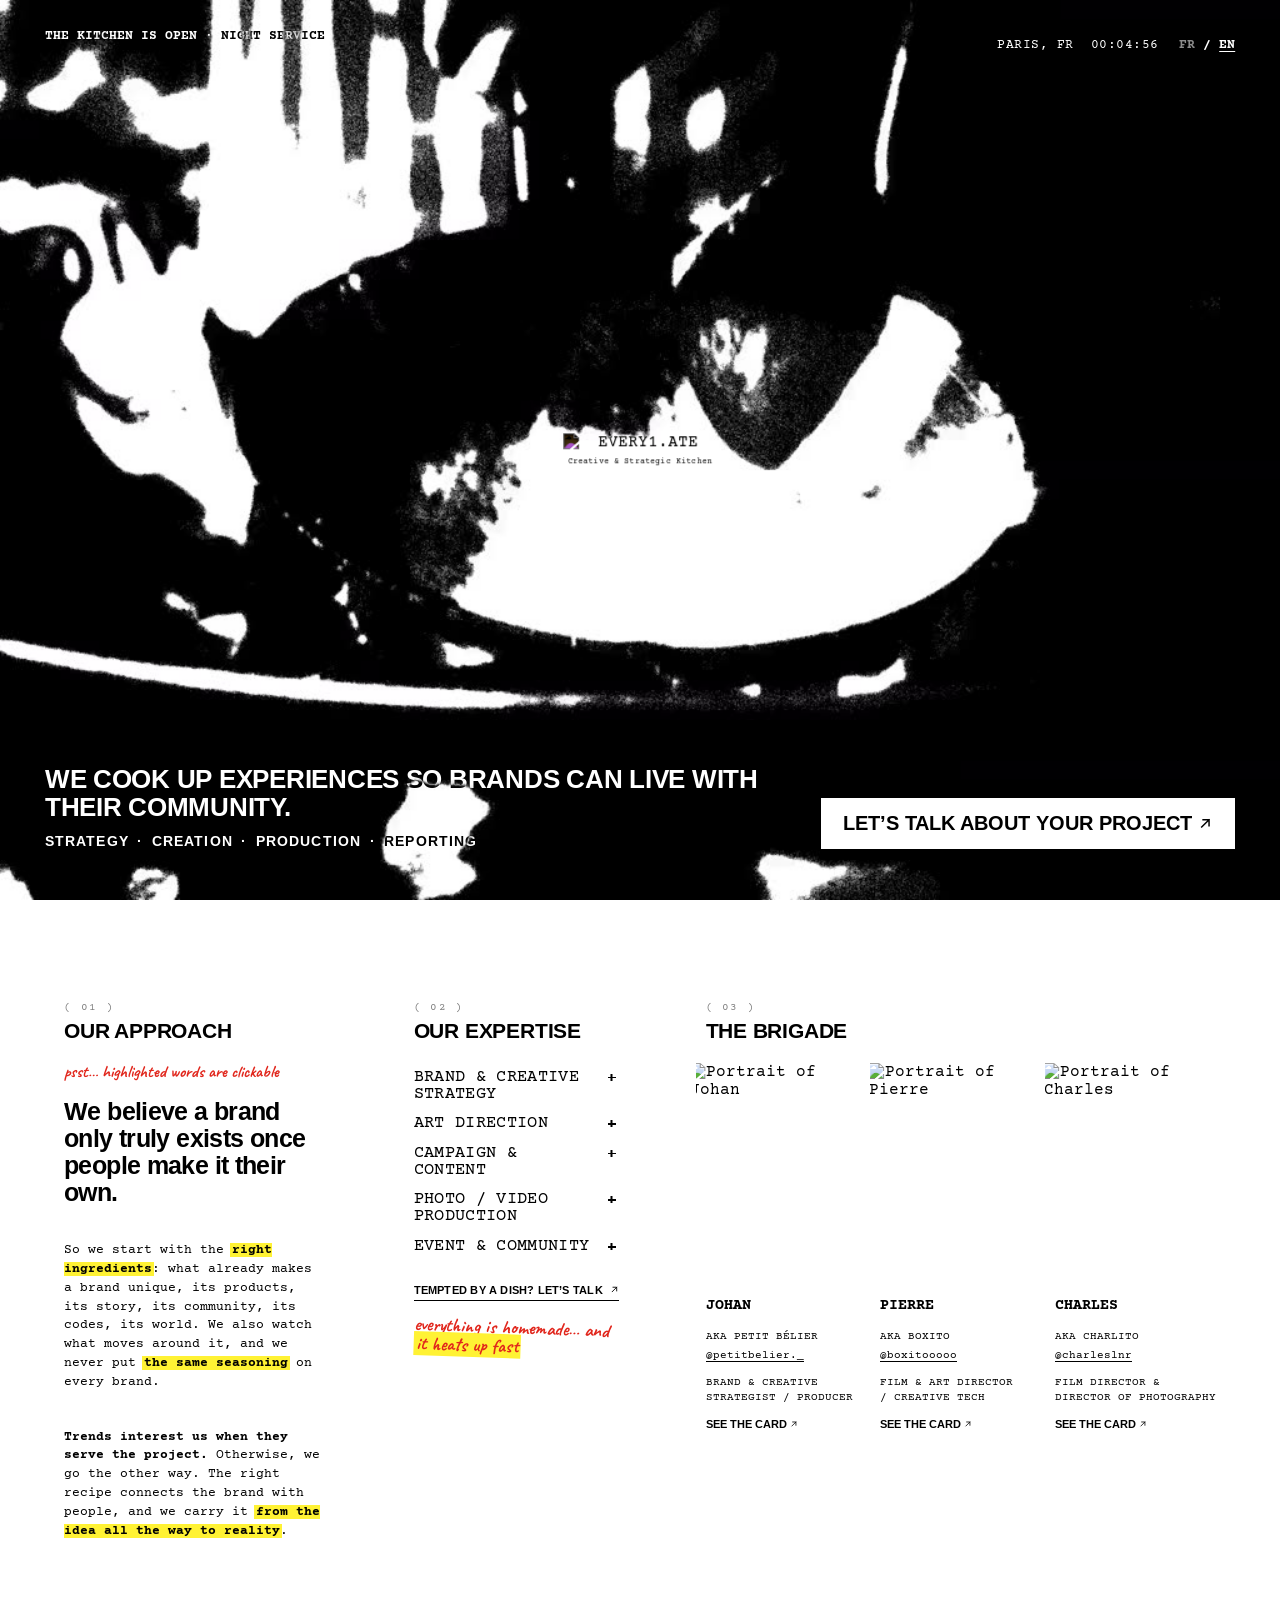
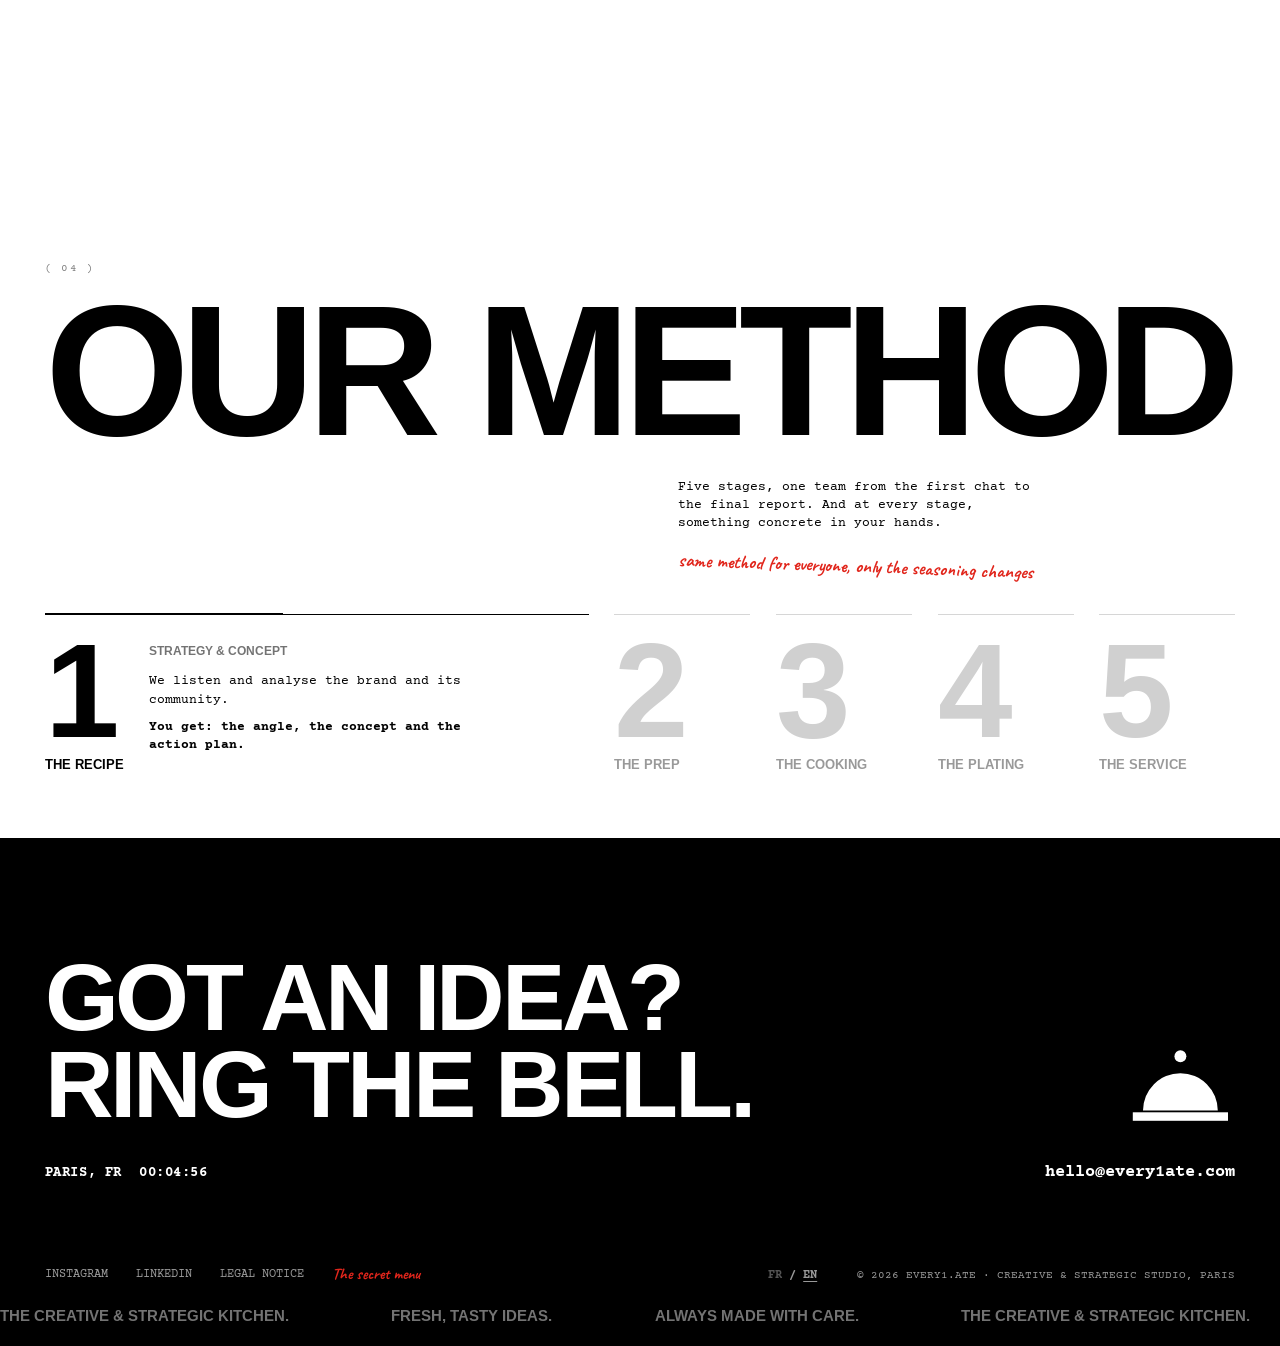
==== commit fd80ab51: "Site v20 : plus de notifications, fluo réservé aux mots cliquables, slide noire retirée - Plus aucun" ====
--- a/site/en/index.html
+++ b/site/en/index.html
@@ -330,20 +330,6 @@
 <!-- temps d’arrêt : la carte reste affichée avant que la méthode glisse dessus -->
 <div class="stack-hold" aria-hidden="true"></div>
 
-<!-- =====================================================
-     POURQUOI EVERY1.ATE — le manifeste, après la brigade
-     Fond noir, logo blanc (façon carte de visite)
-     ===================================================== -->
-<section id="pourquoi" class="stack-card why" aria-labelledby="t-why">
-  <h2 class="why-label" id="t-why">Why Every1.ate</h2>
-  <p class="why-text" data-reveal>A good idea shouldn’t <b>get lost</b> between strategy, creation and production. Every1.ate brings several skills around the same table to turn an intention into a concrete project.</p>
-  <ul class="why-row">
-    <li>Strategy</li>
-    <li>Creation</li>
-    <li>Production</li>
-    <li>Reporting</li>
-  </ul>
-</section>
 
 
 <!-- =====================================================
@@ -470,8 +456,6 @@
 <!-- CTA flottant : apparaît après le hero, disparaît au footer -->
 <button type="button" class="float-cta" data-open-form aria-hidden="true" tabindex="-1"><span class="fc-long">Let’s talk about your project</span><span class="fc-short">Project?</span><svg class="i-arrow" viewBox="0 0 16 16" aria-hidden="true" focusable="false"><path d="M4 12L12 4M5.5 4H12v6.5" fill="none" stroke="currentColor" stroke-width="1.6" stroke-linecap="square"/></svg></button>
 
-<!-- Petites notifications (copie de l'email, easter eggs) -->
-<div class="toast" role="status" aria-live="polite"></div>
 
 <!-- Fiche joueur d'un chef (façon carte FIFA : points forts uniquement) -->
 <div class="chef" role="dialog" aria-modal="true" aria-labelledby="chef-name" aria-hidden="true">
--- a/site/style.css
+++ b/site/style.css
@@ -5244,7 +5244,7 @@
     white-space: nowrap;
   }
   #method-title::before {
-    content: "( 05 )";
+    content: "( 04 )";
     margin-bottom: 1.6em;
     letter-spacing: .12em;
   }
@@ -5511,3 +5511,21 @@
     font-size: clamp(10.5px, .78vw, 13px);
   }
 }
+
+
+/* =========================================================
+   V20 — le fluo est réservé aux mots cliquables
+   ========================================================= */
+/* expertises : les mots importants soulignés au stylo (pas de fluo = pas de clic promis) */
+.xp-desc mark {
+  padding: 0;
+  background: none;
+  color: inherit;
+  text-decoration: underline 2px var(--pen);
+  text-decoration-skip-ink: none;
+  text-underline-offset: 3px;
+}
+/* plus de notification système */
+.toast {
+  display: none !important;
+}
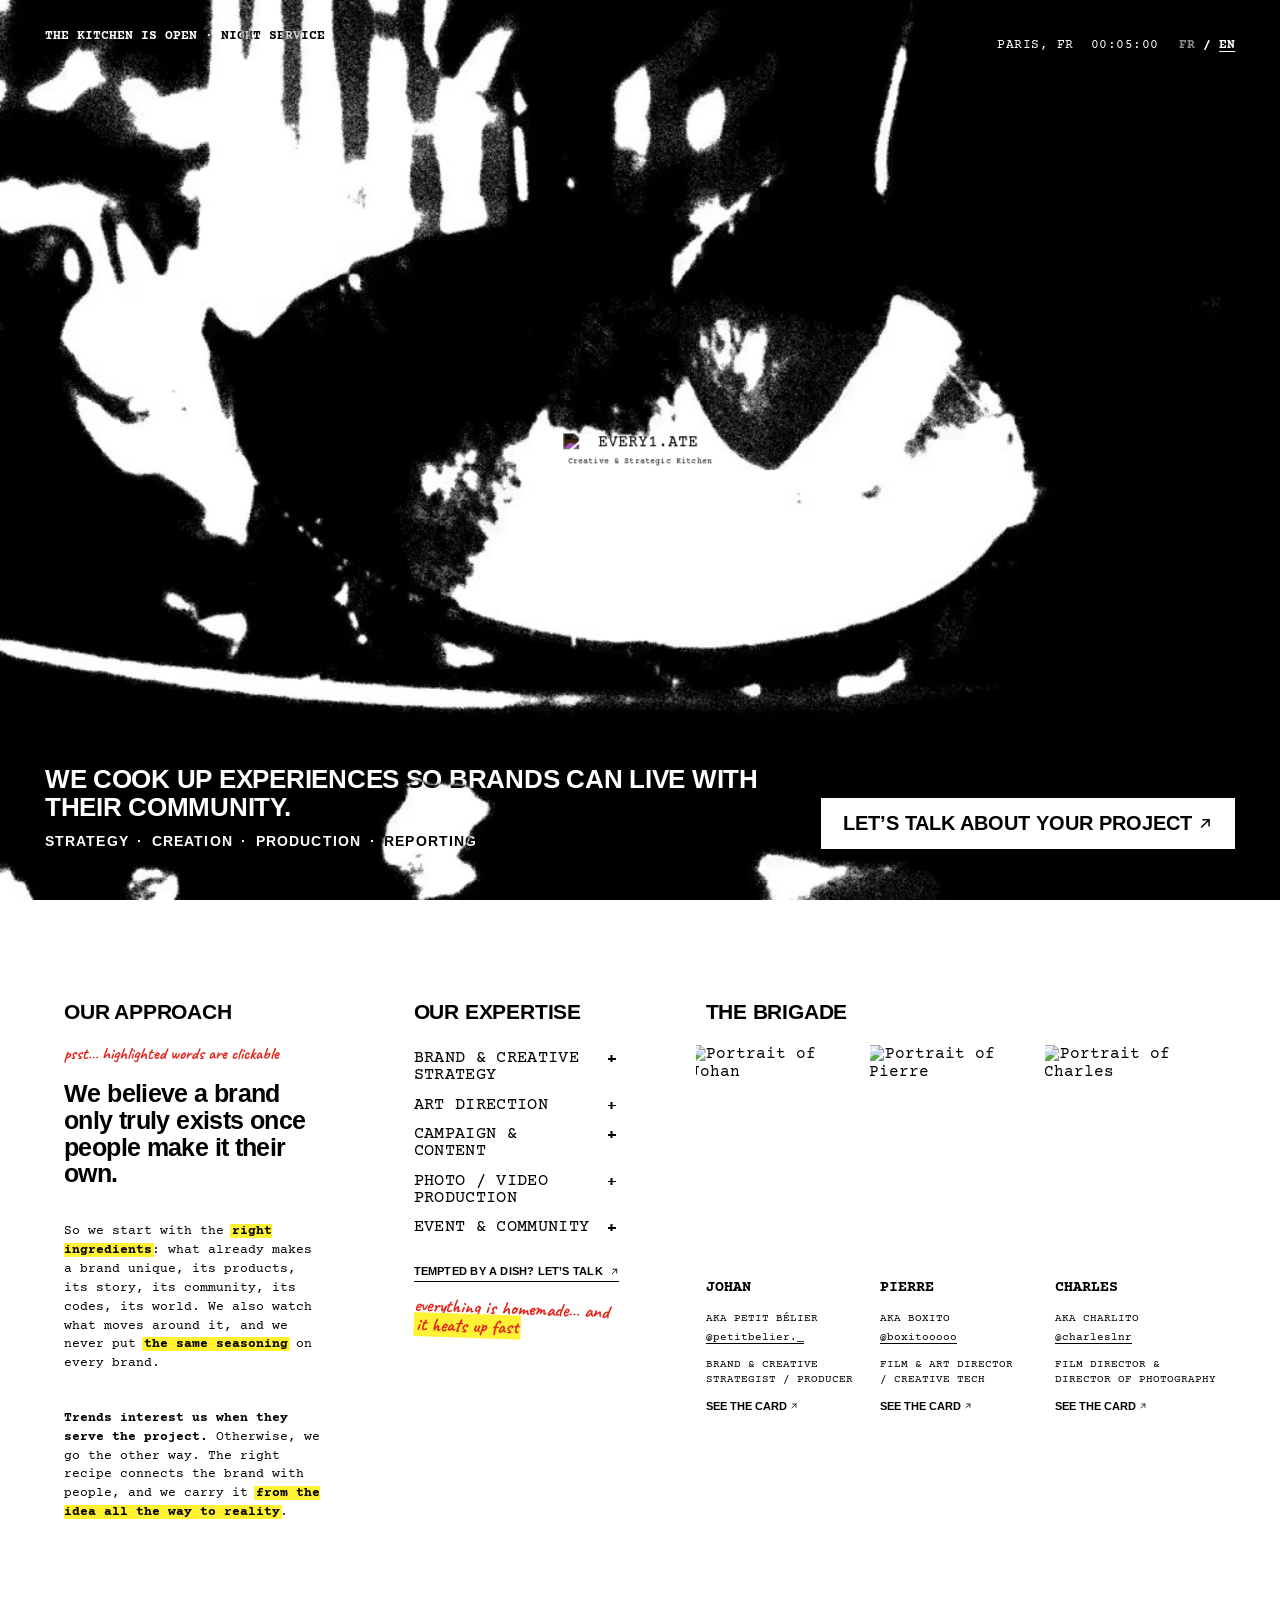
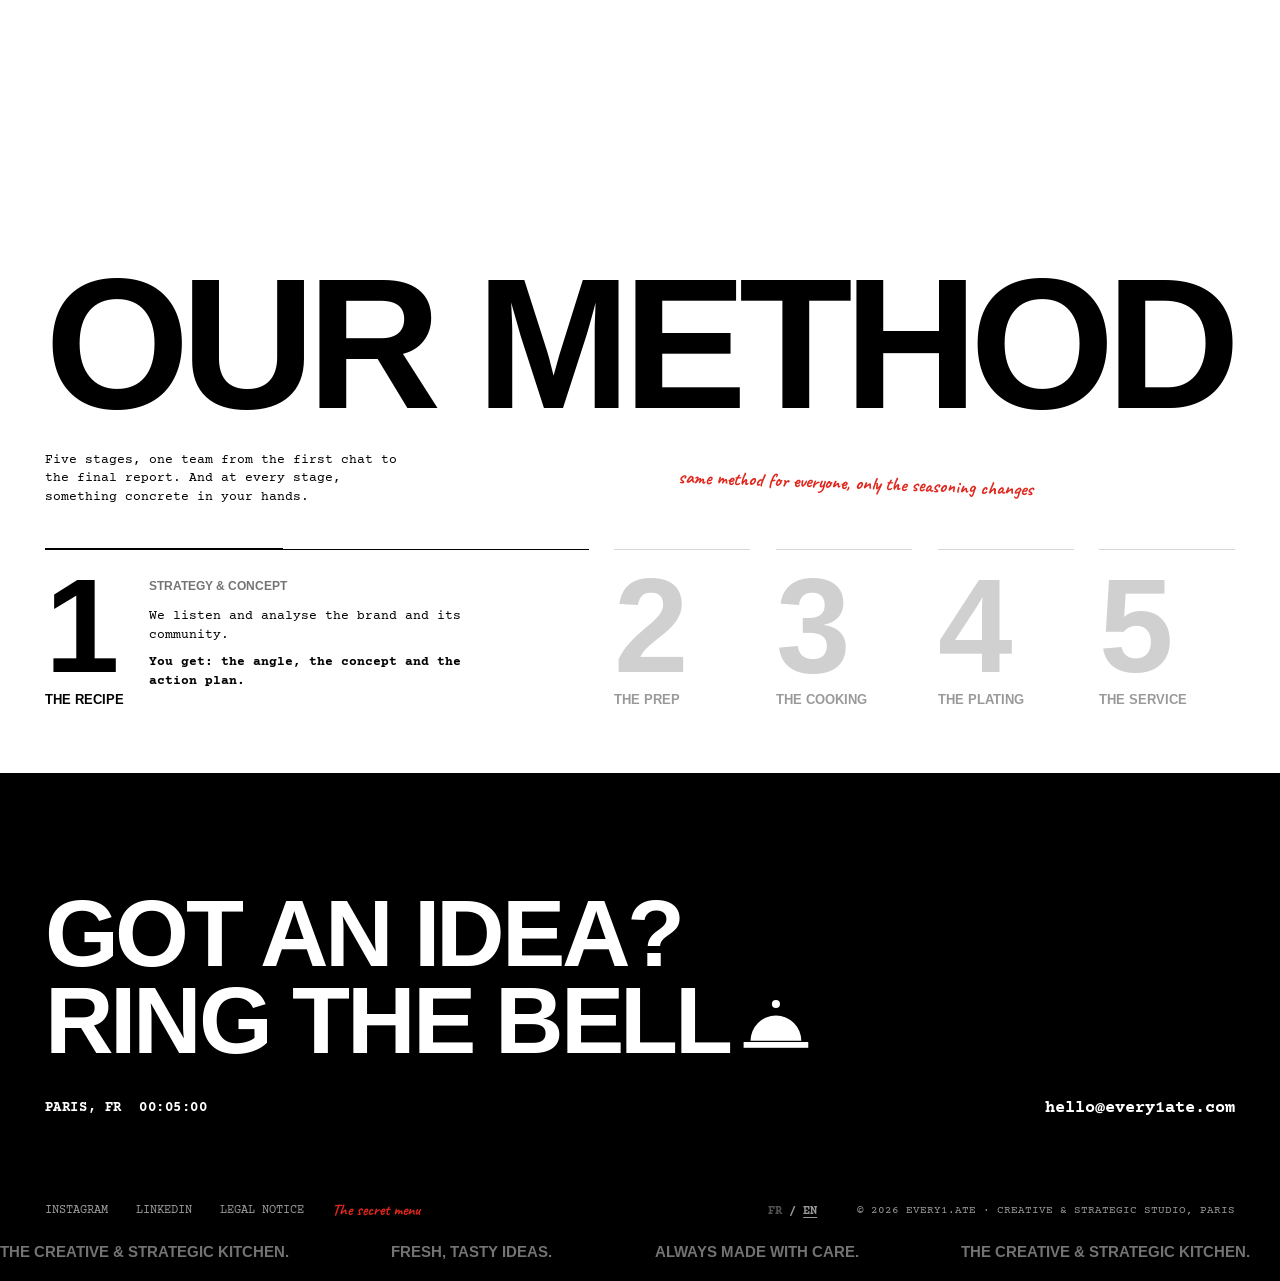
==== commit 53ee4d3d: "Site v21 (test) : sans numérotation, brigade en file, méthode au survol / au pouce, logo + cloche da" ====
--- a/site/en/index.html
+++ b/site/en/index.html
@@ -401,8 +401,9 @@
 
   <div class="footer-cta" id="footer-cta">
     <div class="footer-cta-row">
-      <button type="button" class="footer-title" data-ring>Got an idea?<br>Ring the bell.</button>
+      <button type="button" class="footer-title" data-ring><span class="ft-text">Got an idea?<br><span class="ft-last">Ring the bell<span class="ft-dot">.</span><span class="ft-bell" aria-hidden="true"><span class="ft-bell-note"></span><svg viewBox="0 0 64 48" aria-hidden="true" focusable="false"><path d="M32 6v5M10 38a22 22 0 0 1 44 0Z" fill="currentColor"/><circle cx="32" cy="6" r="3.5" fill="currentColor"/><rect x="4" y="39" width="56" height="5" fill="currentColor"/></svg></span></span></span></button>
       <div class="footer-bell-wrap">
+        <img class="footer-logo" src="../assets/web/logo-icon-w.webp" alt="" aria-hidden="true" loading="lazy">
         <p class="footer-bell-note" aria-live="polite"></p>
         <button type="button" class="footer-bell" data-ring aria-label="Ring the bell: 3 rings open the form"><svg viewBox="0 0 64 48" aria-hidden="true" focusable="false"><path d="M32 6v5M10 38a22 22 0 0 1 44 0Z" fill="currentColor"/><circle cx="32" cy="6" r="3.5" fill="currentColor"/><rect x="4" y="39" width="56" height="5" fill="currentColor"/></svg></button>
       </div>
--- a/site/style.css
+++ b/site/style.css
@@ -5529,3 +5529,233 @@
 .toast {
   display: none !important;
 }
+
+
+
+/* =========================================================
+   V21 — sans numérotation · brigade en file · méthode au survol / au pouce
+   ========================================================= */
+
+/* 1. plus de numérotation des sections */
+#approche .sec-label::before,
+#expertises-list .sec-label::before,
+#brigade-grid .sec-label::before,
+#method-title::before {
+  content: none !important;
+  display: none !important;
+}
+
+/* 2. fiche chef (desktop) : les autres chefs font la queue derrière */
+.chef-queue {
+  display: none;
+}
+@media (min-width: 901px) {
+  .chef.is-peek .chef-visual {
+    position: relative;
+  }
+  .chef.is-peek .chef-figure {
+    position: relative;
+    z-index: 2;
+  }
+  .chef.is-peek .chef-queue {
+    display: block;
+    position: absolute;
+    inset: 0;
+    z-index: 1;
+    pointer-events: none;
+  }
+  .chef-q {
+    position: absolute;
+    bottom: 0;
+    padding: 0;
+    border: 0;
+    background: none;
+    cursor: pointer;
+    pointer-events: auto;
+    transform-origin: 50% 100%;
+    transition: opacity var(--t-base) var(--ease), transform var(--t-base) var(--ease);
+  }
+  .chef-q-face {
+    display: block;
+    position: relative;
+    z-index: 2;
+    width: 62%;
+    height: auto;
+    margin: 0 auto;
+    mix-blend-mode: multiply;
+  }
+  .chef-q-body .crew-body {
+    margin-top: -49%;
+    transform: translateX(3.85%);
+  }
+  /* le premier de la file, juste derrière */
+  .chef-q-1 {
+    left: calc(50% + 40px);
+    width: min(40%, 200px);
+    opacity: .42;
+    transform: scale(.86);
+  }
+  /* le second, encore derrière */
+  .chef-q-2 {
+    left: calc(50% + 130px);
+    width: min(34%, 170px);
+    opacity: .24;
+    transform: scale(.78);
+    z-index: -1;
+  }
+  .chef-q:hover,
+  .chef-q:focus-visible {
+    opacity: .9;
+    transform: scale(.92);
+  }
+  /* l'arrivée devant la file */
+  .chef.is-peek .chef-figure.is-swap {
+    animation: e1-chef-swap 360ms var(--ease) both;
+  }
+  @keyframes e1-chef-swap {
+    from { opacity: .4; transform: translateX(46px) scale(.88); }
+    to   { opacity: 1; transform: none; }
+  }
+}
+
+/* 3. fiche chef : les étapes où le profil intervient sont à 100 % (comme sur mobile) */
+.chef .chef-cycle li.is-current,
+.chef.is-peek .chef-cycle li.is-current {
+  opacity: 1;
+}
+
+/* 4. méthode (desktop) : le texte à gauche, la note à droite */
+@media (min-width: 901px) {
+  .method-intro {
+    grid-column: 1;
+  }
+  .method-intro-wrap .note-method {
+    grid-column: 2;
+    grid-row: 1;
+    align-self: center;
+    justify-self: start;
+    margin: 0;
+  }
+  .step {
+    cursor: pointer;
+  }
+}
+
+/* 5. footer (desktop) : la sonnette remplace le point, le logo prend sa place */
+.ft-text {
+  display: inline;
+}
+.ft-last {
+  white-space: nowrap;
+}
+.ft-bell {
+  display: none;
+}
+.footer-logo {
+  display: none;
+}
+@media (min-width: 481px) {
+  .ft-dot {
+    display: none;
+  }
+  .ft-bell {
+    position: relative;
+    display: inline-block;
+    width: .78em;
+    margin-left: .1em;
+    vertical-align: baseline;
+    color: inherit;
+    line-height: 0;
+    transform-origin: 50% 90%;
+  }
+  .ft-bell svg {
+    display: block;
+    width: 100%;
+    height: auto;
+  }
+  .footer-title:hover .ft-bell,
+  .ft-bell.is-ringing {
+    animation: e1-ring 460ms ease-in-out;
+  }
+  .ft-bell-note {
+    position: absolute;
+    left: 70%;
+    bottom: calc(100% + .1em);
+    color: var(--fluo);
+    font-family: var(--font-hand);
+    font-size: clamp(20px, 1.8vw, 28px);
+    font-weight: 700;
+    letter-spacing: 0;
+    line-height: 1;
+    text-transform: none;
+    white-space: nowrap;
+    transform: translateX(-50%) rotate(-4deg);
+    pointer-events: none;
+  }
+  .footer-bell {
+    display: none;
+  }
+  /* la note d'origine reste pour les lecteurs d'écran */
+  .footer-bell-wrap .footer-bell-note {
+    position: absolute;
+    width: 1px;
+    height: 1px;
+    overflow: hidden;
+    clip: rect(0 0 0 0);
+    clip-path: inset(50%);
+  }
+  .footer-logo {
+    display: block;
+    width: clamp(84px, 8.5vw, 150px);
+    height: auto;
+    transition: transform var(--t-base) var(--ease);
+  }
+  .footer-logo:hover {
+    transform: rotate(-6deg) scale(1.04);
+  }
+}
+
+/* 6. méthode (mobile) : figée, 1 geste de pouce = 1 étape */
+html.method-snap {
+  scroll-snap-type: y mandatory;
+}
+.method-snap-mark {
+  position: absolute;
+  left: 0;
+  width: 1px;
+  height: 1px;
+  pointer-events: none;
+  scroll-snap-align: start;
+  scroll-snap-stop: always;
+}
+@media (max-width: 480px) {
+  .js .method.is-snap {
+    position: relative;
+    padding-top: 0;
+    padding-bottom: 0;
+  }
+  .js .method.is-snap .method-pin {
+    position: sticky;
+    top: 0;
+    display: flex;
+    flex-direction: column;
+    padding-top: clamp(28px, 7vh, 64px);
+    overflow: hidden;
+  }
+  .js .method.is-snap .method-head {
+    padding-top: 0;
+  }
+  .js .method.is-snap .step,
+  .js .method.is-snap .step-btn {
+    cursor: default;
+  }
+  .js .method.is-snap .step-body {
+    transition: none;
+  }
+}
+@media (max-width: 480px) and (max-height: 600px) {
+  /* petits écrans : la phrase d'intro s'efface pour que l'étape tienne en entier */
+  .js .method.is-snap .method-intro-wrap {
+    display: none;
+  }
+}
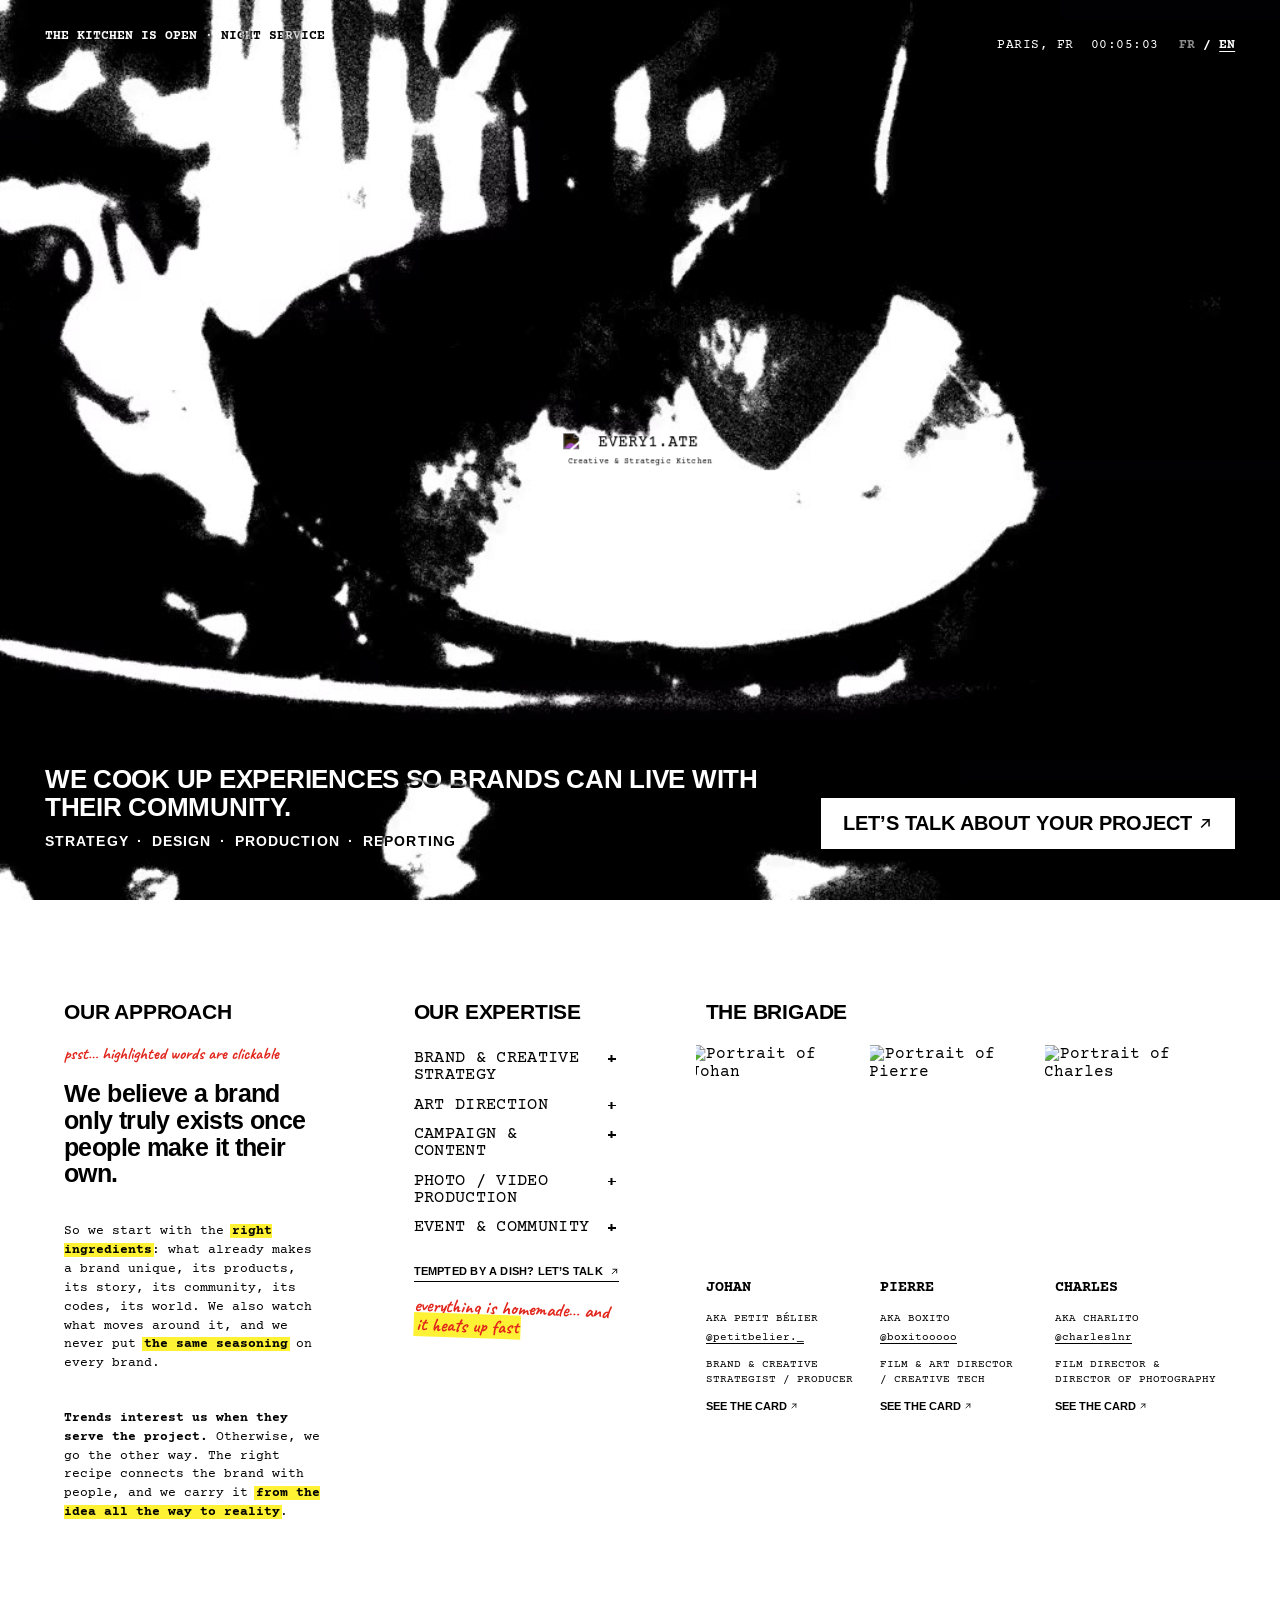
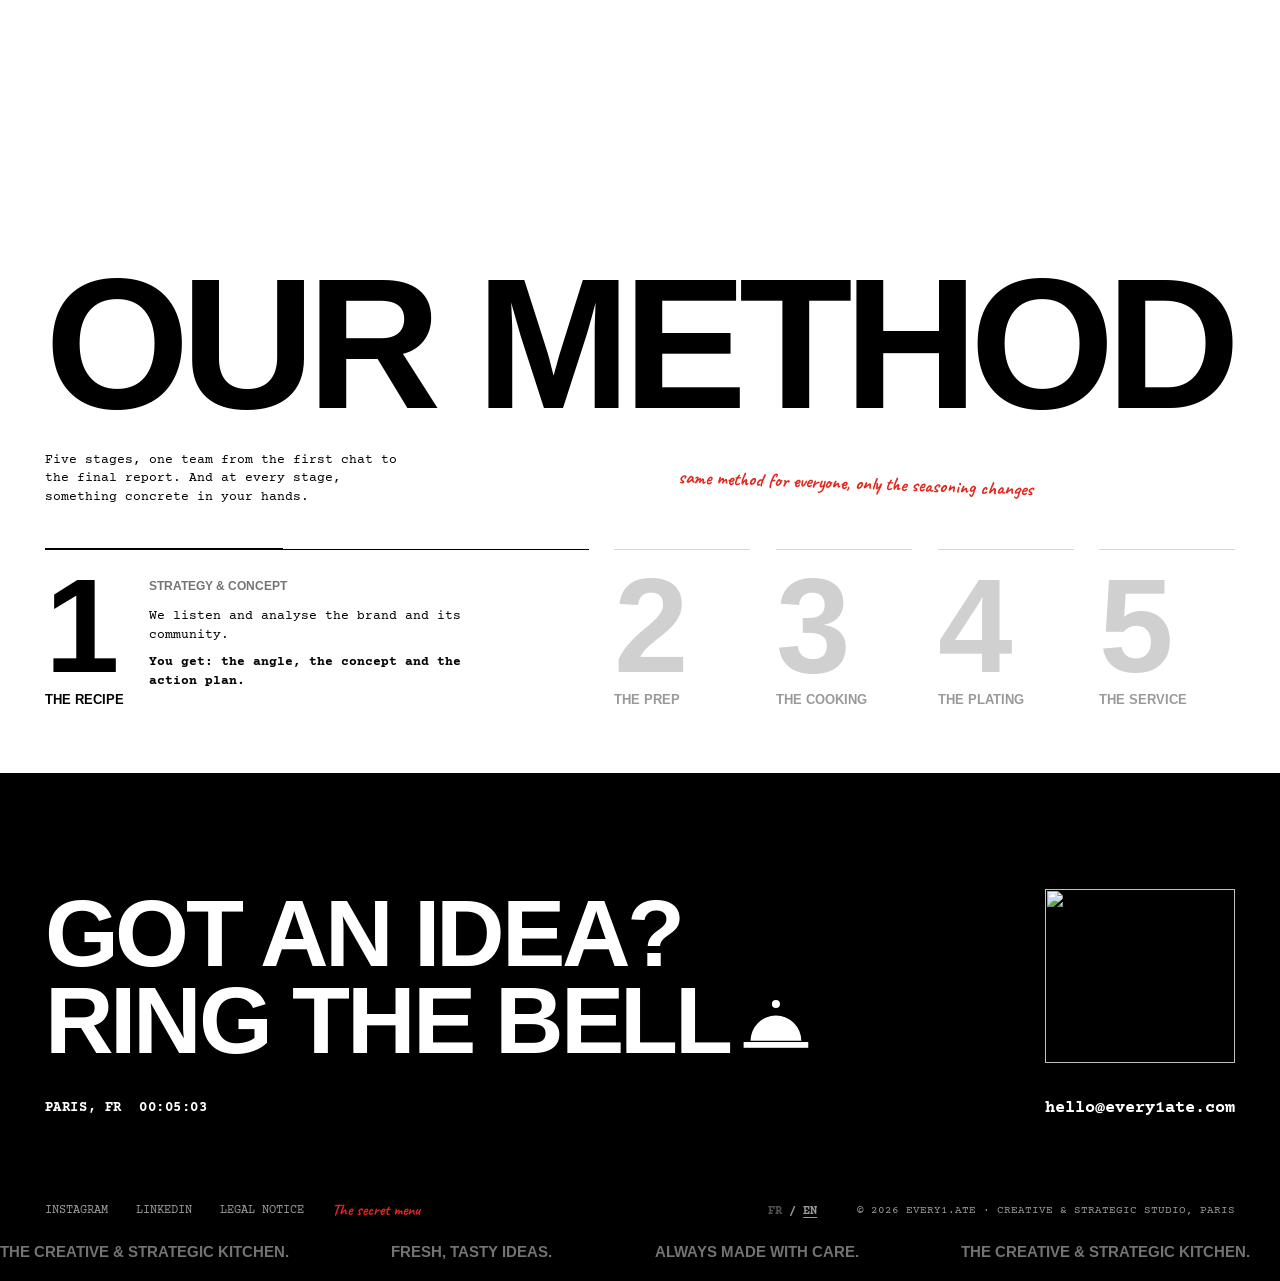
==== commit a981064d: "Site v22 (test) : saladier simplifié, fiche chef au centre, hero mobile sur fond noir, formulaire mo" ====
--- a/site/en/index.html
+++ b/site/en/index.html
@@ -43,6 +43,8 @@
       "name": "EVERY1.ATE",
       "alternateName": ["Every1ate", "Every1 Ate", "Everyone Ate"],
       "legalName": "EVERY1ATE SAS",
+      "taxID": "130832876",
+      "vatID": "FR71130832876",
       "slogan": "Creative & Strategic Kitchen",
       "description": "Creative and strategic studio based in Paris. EVERY1.ATE designs brand strategies, marketing concepts, art direction, advertising campaigns and social media content, produces photo and video, and creates activations and events. The studio works with brands, agencies and artists across the creative industries, with a focus on fashion, music, sport and pop culture.",
       "url": "https://every1ate.com/en/",
@@ -109,6 +111,7 @@
       <source media="(max-width: 480px)" src="../assets/video-mobile.mp4" type="video/mp4">
       <source src="../assets/Video_WOK_web.mp4" type="video/mp4">
     </video>
+    <div class="hero-veil" aria-hidden="true"></div>
 
     <!-- Top bar initiale -->
     <div class="hero-top">
@@ -142,7 +145,7 @@
     <!-- Bas du hero : le texte (en négatif sur la vidéo) et le CTA, séparés -->
     <div class="hero-say">
       <h1 class="hero-statement"><span class="sr-only">EVERY1.ATE, creative and strategic studio in Paris that imagines and produces campaigns, content and experiences for brands. </span>We cook up experiences so brands can live with their community.</h1>
-      <p class="hero-pillars"><span>Strategy</span><span aria-hidden="true">·</span><span>Creation</span><span aria-hidden="true">·</span><span>Production</span><span aria-hidden="true">·</span><span>Reporting</span></p>
+      <p class="hero-pillars"><span>Strategy</span><span aria-hidden="true">·</span><span>Design</span><span aria-hidden="true">·</span><span>Production</span><span aria-hidden="true">·</span><span>Reporting</span></p>
     </div>
     <button type="button" class="hero-cta" data-open-form>Let’s talk about your project <svg class="i-arrow" viewBox="0 0 16 16" aria-hidden="true" focusable="false"><path d="M4 12L12 4M5.5 4H12v6.5" fill="none" stroke="currentColor" stroke-width="1.6" stroke-linecap="square"/></svg></button>
 
--- a/site/style.css
+++ b/site/style.css
@@ -5636,8 +5636,9 @@
     justify-self: start;
     margin: 0;
   }
-  .step {
-    cursor: pointer;
+  .step,
+  .step-btn {
+    cursor: default;
   }
 }
 
@@ -5759,3 +5760,363 @@
     display: none;
   }
 }
+
+/* méthode (desktop) : plus de soulignement « cliquable » au survol */
+.step:not(.is-active) .step-btn:hover .step-name {
+  text-decoration: none;
+}
+
+/* V21b — footer desktop : logo à la largeur de l'email, à la hauteur du titre */
+@media (min-width: 481px) {
+  .footer-bell-wrap {
+    align-self: stretch;
+    justify-content: flex-end;
+  }
+  .footer-logo {
+    position: absolute;
+    inset: 0;
+    width: 100%;
+    height: 100%;
+    max-height: none;
+    object-fit: contain;
+    object-position: right bottom;
+  }
+  .footer-logo:hover {
+    transform: none;
+  }
+}
+/* V21b — méthode mobile : chaque étape se touche */
+@media (max-width: 480px) {
+  .js .method.is-snap .step,
+  .js .method.is-snap .step-btn {
+    cursor: pointer;
+  }
+}
+
+
+
+/* =========================================================
+   V22 — saladier simplifié · fiche chef au centre · hero mobile sur noir · formulaire mobile
+   ========================================================= */
+
+/* --- hero mobile : un fond noir passe sur la vidéo pendant la transition --- */
+.hero-veil {
+  display: none;
+}
+@media (max-width: 480px) {
+  .hero-veil {
+    display: block;
+    position: absolute;
+    inset: 0;
+    background: #000;
+    opacity: 0;
+    pointer-events: none;
+  }
+}
+
+/* --- fiche chef (desktop) : le chef au centre, la file de chaque côté --- */
+@media (min-width: 901px) {
+  .chef-q-1,
+  .chef-q-2 {
+    width: min(30%, 160px);
+    opacity: .36;
+    transform: scale(.82);
+    z-index: 1;
+  }
+  .chef-q-1 {
+    left: calc(50% + 70px);
+    right: auto;
+  }
+  .chef-q-2 {
+    left: auto;
+    right: calc(50% + 70px);
+  }
+  .chef-q:hover,
+  .chef-q:focus-visible {
+    opacity: .9;
+    transform: scale(.88);
+  }
+  @keyframes e1-chef-swap {
+    from { opacity: .4; transform: translateX(var(--from, 0px)) scale(.86); }
+    to   { opacity: 1; transform: none; }
+  }
+}
+
+/* --- le saladier : les bons ingrédients --- */
+.bowl {
+  position: fixed;
+  inset: 0;
+  z-index: 1001;
+  visibility: hidden;
+  pointer-events: none;
+}
+.bowl.is-open {
+  visibility: visible;
+  pointer-events: auto;
+}
+.bowl-backdrop {
+  position: absolute;
+  inset: 0;
+  background: rgba(0, 0, 0, .35);
+  opacity: 0;
+  transition: opacity 220ms ease;
+}
+.bowl.is-open .bowl-backdrop {
+  opacity: 1;
+}
+.bowl-panel {
+  position: absolute;
+  top: 50%;
+  left: 50%;
+  width: min(92vw, 640px);
+  max-height: 92vh;
+  max-height: 92dvh;
+  overflow-y: auto;
+  overscroll-behavior: contain;
+  padding: 22px clamp(20px, 3vw, 36px) 28px;
+  background: var(--paper-color) var(--paper);
+  color: var(--black);
+  box-shadow: 0 30px 60px -20px rgba(0, 0, 0, .45);
+  opacity: 0;
+  transform: translate(-50%, -46%);
+  transition: opacity 240ms ease, transform 320ms var(--ease);
+}
+.bowl.is-open .bowl-panel {
+  opacity: 1;
+  transform: translate(-50%, -50%);
+}
+body.bowl-open {
+  overflow: hidden;
+}
+.bowl-top {
+  display: flex;
+  justify-content: space-between;
+  align-items: flex-start;
+  margin-bottom: 14px;
+}
+.bowl-kicker {
+  margin: 0;
+  font-family: var(--font-text);
+  font-size: 11px;
+  font-weight: 700;
+  text-transform: uppercase;
+}
+.bowl-close {
+  padding: 0;
+  border: 0;
+  background: none;
+  color: inherit;
+  font-family: var(--font-title);
+  font-size: 14px;
+  cursor: pointer;
+}
+.bowl-title {
+  margin: 0 0 8px;
+  font-family: var(--font-title);
+  font-size: clamp(36px, 4vw, 56px);
+  font-weight: 700;
+  line-height: .9;
+  letter-spacing: -.03em;
+  text-transform: uppercase;
+}
+.bowl-intro {
+  margin: 0 0 18px;
+  font-family: var(--font-text);
+  font-size: 14px;
+  line-height: 1.45;
+}
+.bowl-chips {
+  display: flex;
+  flex-wrap: wrap;
+  gap: 8px;
+}
+.bowl-chip {
+  padding: 9px 12px 8px;
+  border: 1px solid var(--black);
+  background: transparent;
+  color: var(--black);
+  font-family: var(--font-title);
+  font-size: 12px;
+  font-weight: 700;
+  letter-spacing: .02em;
+  text-transform: uppercase;
+  cursor: pointer;
+  transition: background var(--t-fast) ease, color var(--t-fast) ease, opacity var(--t-fast) ease;
+}
+.bowl-chip:hover {
+  background: var(--black);
+  color: var(--white);
+}
+.bowl-chip.is-in {
+  opacity: .35;
+  text-decoration: line-through;
+  background: transparent;
+  color: var(--black);
+}
+.bowl-ghost {
+  position: fixed;
+  z-index: 1002;
+  margin: 0;
+  background: var(--black);
+  color: var(--white);
+  pointer-events: none;
+  transition: transform 420ms cubic-bezier(.5, -.2, .6, 1), opacity 420ms ease;
+}
+.bowl-drop {
+  position: relative;
+  width: min(100%, 360px);
+  margin: 26px auto 0;
+  padding-top: 8px;
+}
+.bowl-svg {
+  display: block;
+  width: 100%;
+  height: auto;
+}
+.bowl-in {
+  position: relative;
+  z-index: 1;
+  display: flex;
+  flex-wrap: wrap;
+  justify-content: center;
+  gap: 4px 6px;
+  min-height: 34px;
+  margin: 0 8% -14px;
+  padding: 0;
+  list-style: none;
+}
+.bowl-in li {
+  transform: rotate(var(--tilt, 0deg));
+}
+.bowl-in li.is-new {
+  animation: e1-bowl-drop 420ms cubic-bezier(.3, 1.4, .5, 1) both;
+}
+@keyframes e1-bowl-drop {
+  from { transform: translateY(-26px) rotate(var(--tilt, 0deg)); opacity: 0; }
+  to   { transform: rotate(var(--tilt, 0deg)); opacity: 1; }
+}
+.bowl-bit {
+  padding: 5px 8px 4px;
+  border: 0;
+  background: var(--black);
+  color: var(--white);
+  font-family: var(--font-text);
+  font-size: 11px;
+  font-weight: 700;
+  text-transform: uppercase;
+  cursor: pointer;
+}
+.bowl-count {
+  margin: 10px 0 18px;
+  font-family: var(--font-hand);
+  font-size: 22px;
+  color: var(--pen);
+  text-align: center;
+}
+.bowl-go {
+  display: flex;
+  width: 100%;
+  justify-content: space-between;
+  align-items: center;
+  padding: 14px 16px 13px;
+  border: 1px solid var(--black);
+  background: var(--black);
+  color: var(--white);
+  font-family: var(--font-title);
+  font-size: 15px;
+  font-weight: 700;
+  text-transform: uppercase;
+  cursor: pointer;
+}
+.bowl-go .i-arrow {
+  width: .9em;
+  height: .9em;
+}
+.bowl-go:disabled {
+  background: transparent;
+  color: var(--black);
+  opacity: .3;
+  cursor: default;
+}
+@media (max-width: 480px) {
+  /* mobile : le saladier monte du bas de l'écran */
+  .bowl-panel {
+    top: auto;
+    bottom: 0;
+    left: 0;
+    width: 100%;
+    max-height: 90dvh;
+    padding: 18px var(--gutter) calc(22px + env(safe-area-inset-bottom));
+    transform: translateY(100%);
+    opacity: 1;
+  }
+  .bowl.is-open .bowl-panel {
+    transform: none;
+  }
+  .bowl-panel::before {
+    content: "";
+    display: block;
+    width: 44px;
+    height: 4px;
+    margin: -4px auto 12px;
+    background: rgba(0, 0, 0, .25);
+  }
+  .bowl-title {
+    font-size: 36px;
+  }
+}
+.bowl-panel.is-dragging,
+.e1-project-panel.is-dragging {
+  transition: none !important;
+}
+
+/* --- formulaire mobile : « Fermer » reste visible en haut, glisser à droite ferme --- */
+@media (max-width: 480px) {
+  .e1-form-top {
+    position: sticky;
+    top: -18px;
+    z-index: 3;
+    margin: -18px calc(-1 * var(--gutter)) 14px;
+    padding: 14px var(--gutter) 12px;
+    background: var(--paper-color) var(--paper);
+    border-bottom: 1px solid rgba(0, 0, 0, .12);
+  }
+  .e1-form-close {
+    padding: 6px 0 6px 12px;
+  }
+}
+@media (max-width: 480px) {
+  /* saladier mobile : tout tient à l'écran, le bouton reste au pouce */
+  .bowl-title {
+    font-size: 30px;
+  }
+  .bowl-intro {
+    margin-bottom: 14px;
+    font-size: 13px;
+  }
+  .bowl-chips {
+    gap: 6px;
+  }
+  .bowl-chip {
+    padding: 8px 9px 7px;
+    font-size: 11px;
+  }
+  .bowl-drop {
+    width: 210px;
+    margin-top: 18px;
+  }
+  .bowl-in {
+    margin: 0 -40px -10px;
+  }
+  .bowl-bit {
+    font-size: 10px;
+  }
+  .bowl-count {
+    margin: 6px 0 12px;
+    font-size: 19px;
+  }
+  .bowl-go {
+    position: sticky;
+    bottom: 0;
+  }
+}
